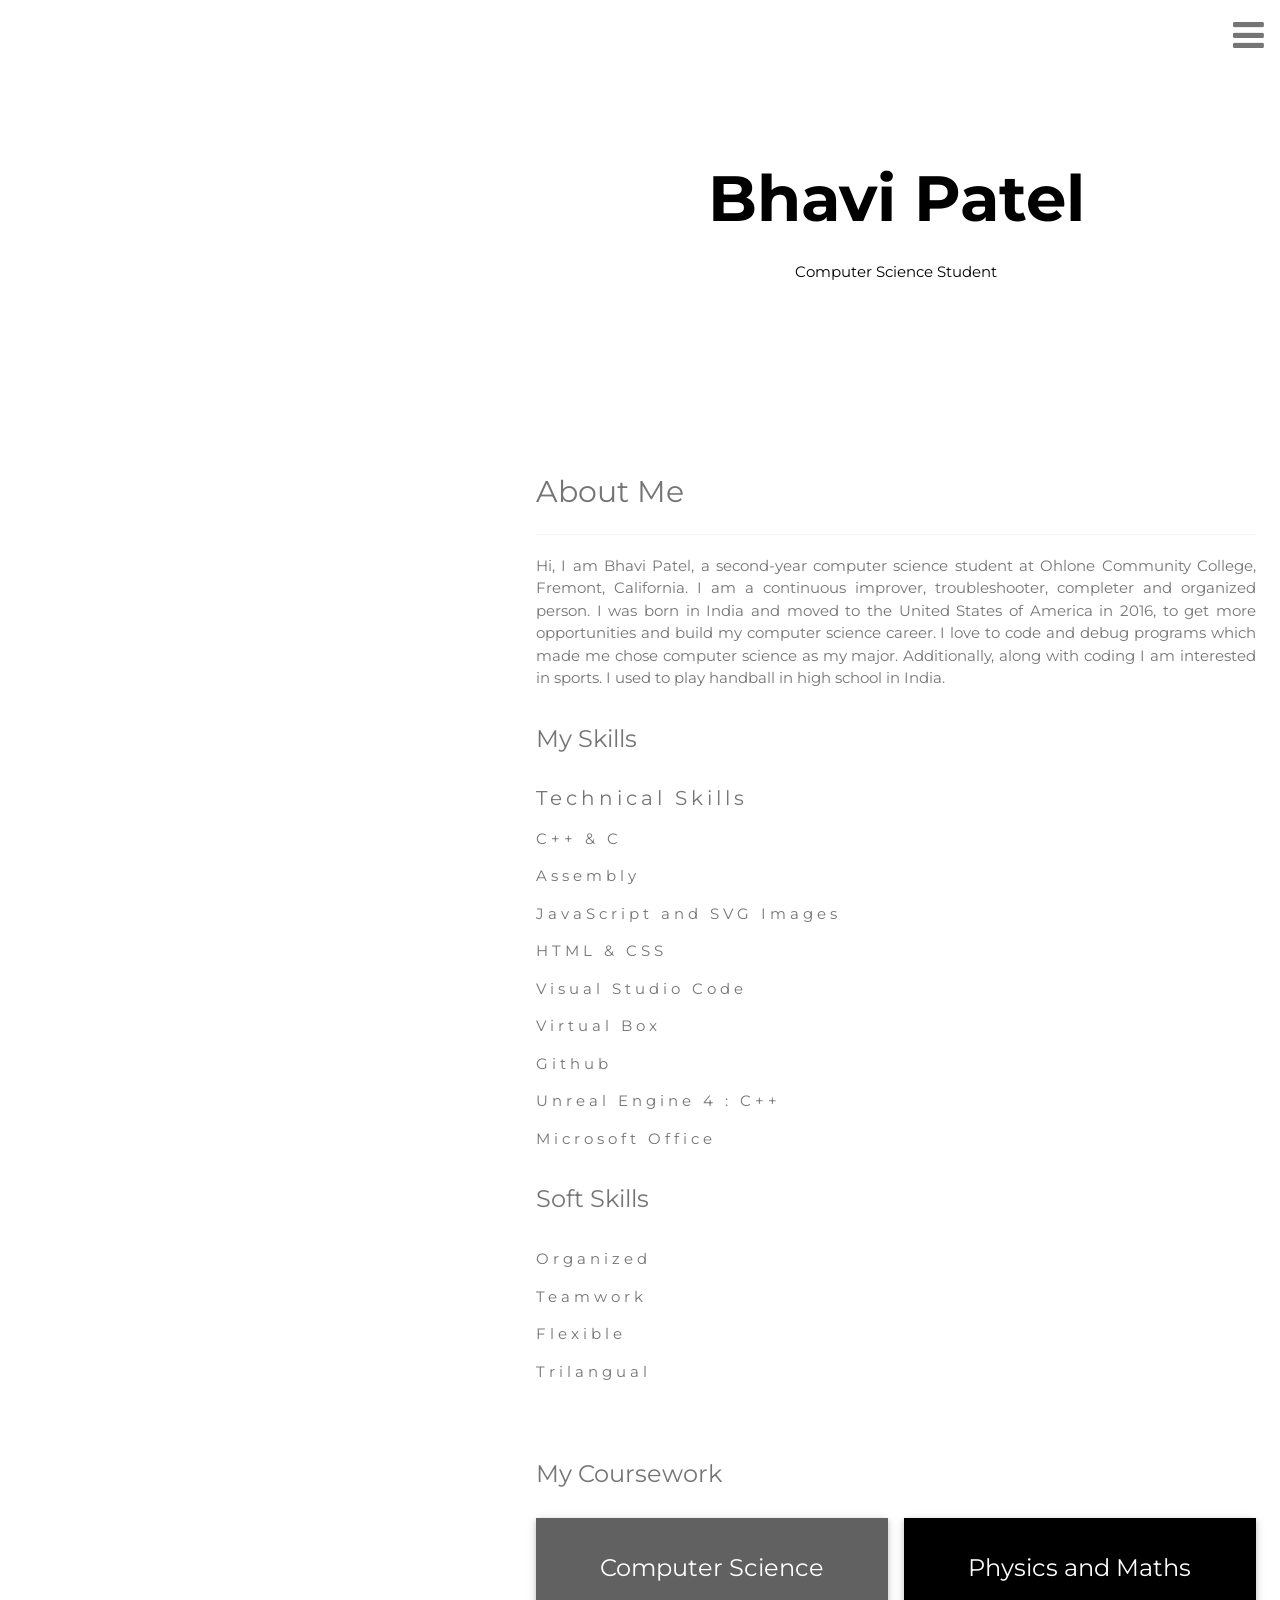
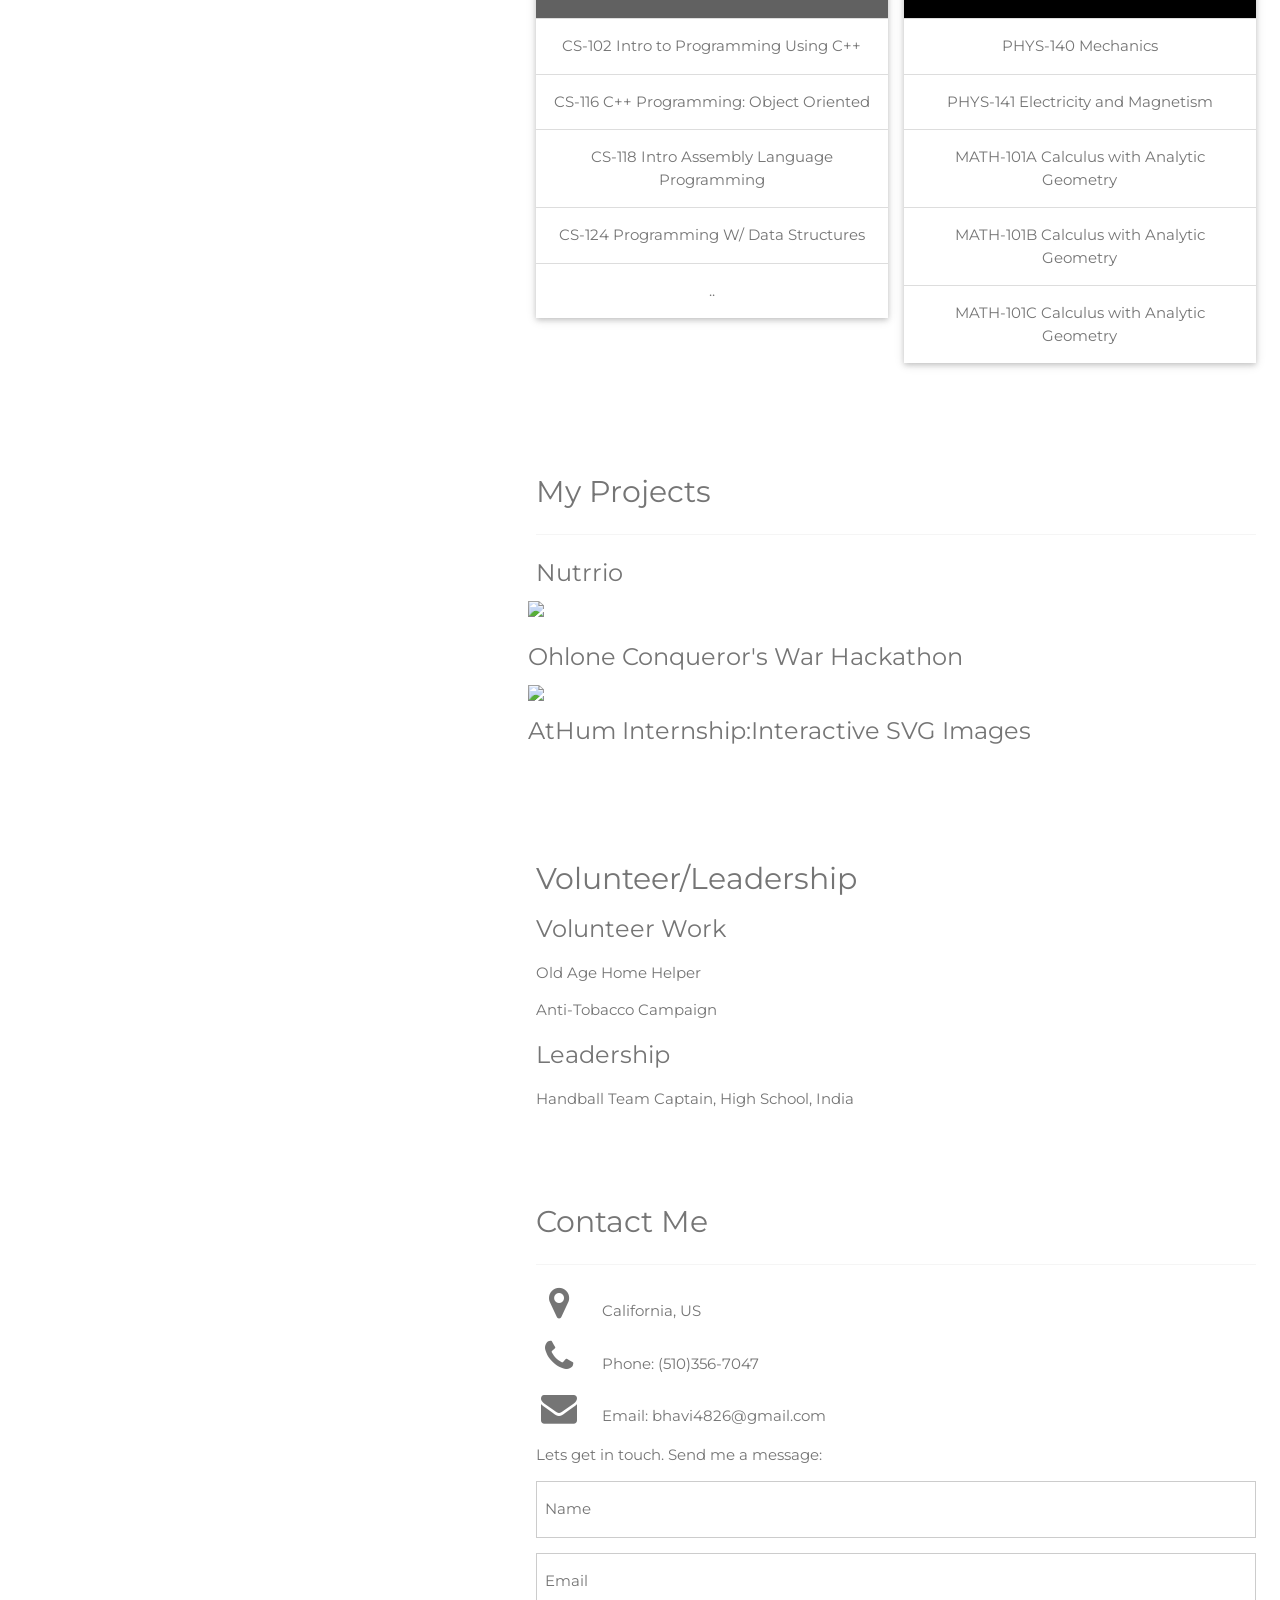
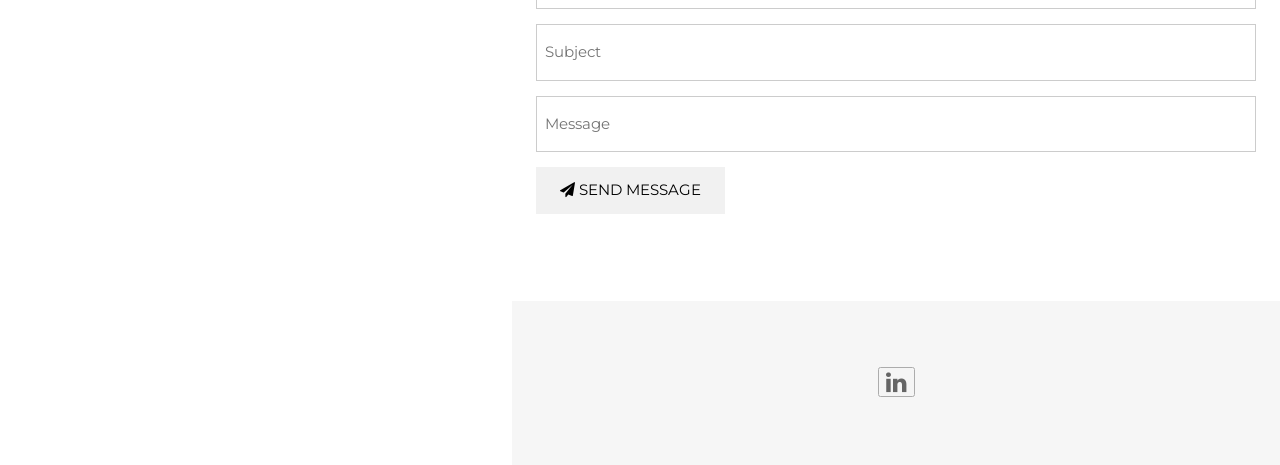
==== index.html @ e96ccf1a "updating the current website" ====
<!DOCTYPE html>
<html>
<title>EPortfolio: Bhavi Patel</title>
<meta charset="UTF-8">
<meta name="viewport" content="width=device-width, initial-scale=1">
<link rel="stylesheet" href="https://www.w3schools.com/w3css/4/w3.css">
<link rel="stylesheet" href="https://fonts.googleapis.com/css?family=Montserrat">
<link rel="stylesheet" href="https://cdnjs.cloudflare.com/ajax/libs/font-awesome/4.7.0/css/font-awesome.min.css">
<style>
body, h1,h2,h3,h4,h5,h6 {font-family: "Montserrat", sans-serif}
.w3-row-padding img {margin-bottom: 12px}
.bgimg {
  background-position: center;
  background-repeat: no-repeat;
  background-size: cover;
  background-image: url("IMG_0271.jpeg");
  min-height: 100%;
}
  .container {
  position: relative;
  width: 60%;

}
   .container1 {
  position: relative;
  width: 100%;     
 
}
  

.image {
  display: block;
  width: 100%;
  height: auto;
}

.overlay {
  position: absolute;
  top: 0;
  bottom: 0;
  left: 0;
  right: 0;
  height: 100%;
  width: 100%;
  opacity: 0;
  transition: .5s ease;
  background-color: #FFFFFF;
}
  .text {
    color: grey;
    position: absolute;
    font-size: 20px;
    font-family: "Montserrat", sans-serif;
      text-align: center;
  }

.container:hover .overlay {
  opacity: 1;
}
  .container1:hover .overlay {
  opacity: 1;
}

  

}
</style>
<body>

<!-- Sidebar with image -->
<nav class="w3-sidebar w3-hide-medium w3-hide-small" style="width:40%">
  <div class="bgimg"></div>
</nav>

<!-- Hidden Sidebar (reveals when clicked on menu icon)-->
<nav class="w3-sidebar w3-black w3-animate-right w3-xxlarge" style="display:none;padding-top:150px;right:0;z-index:2" id="mySidebar">
  <a href="javascript:void(0)" onclick="closeNav()" class="w3-button w3-black w3-xxxlarge w3-display-topright" style="padding:0 12px;">
    <i class="fa fa-remove"></i>
  </a>
  <div class="w3-bar-block w3-center">
    <a href="#" class="w3-bar-item w3-button w3-text-grey w3-hover-black" onclick="closeNav()">Home</a>
    <a href="#about" class="w3-bar-item w3-button w3-text-grey w3-hover-black" onclick="closeNav()">About</a>

    <a href="#course" class="w3-bar-item w3-button w3-text-grey w3-hover-black" onclick="closeNav()">My Coursework</a>
     <a href="#project" class="w3-bar-item w3-button w3-text-grey w3-hover-black" onclick="closeNav()">Projects</a>
    <a href="#volunteer" class="w3-bar-item w3-button w3-text-grey w3-hover-black" onclick="closeNav()">Volunteer/Leadership</a>
    <a href="#contact" class="w3-bar-item w3-button w3-text-grey w3-hover-black" onclick="closeNav()">Contact</a>
  </div>
</nav>

<!-- Page Content -->
<div class="w3-main w3-padding-large" style="margin-left:40%">

  <!-- Menu icon to open sidebar -->
  <span class="w3-button w3-top w3-white w3-xxlarge w3-text-grey w3-hover-text-black" style="width:auto;right:0;" onclick="openNav()"><i class="fa fa-bars"></i></span>

  <!-- Header -->
  <header class="w3-container w3-center" style="padding:128px 16px" id="home">
    <h1 class="w3-jumbo"><b>Bhavi Patel</b></h1>
    <p>Computer Science Student</p>
    <img src="IMG_0271.jpeg" class="w3-image w3-hide-large w3-hide-small w3-round" style="display:block;width:60%;margin:auto;">
    <img src="IMG_0271.jpeg"  class="w3-image w3-hide-large w3-hide-medium w3-round" width="1000" height="1333">
  </header>
  
    <!-- About Section -->
  <div class="w3-content w3-justify w3-text-grey w3-padding-32" id="about">
    <h2>About Me</h2>
    <hr class="w3-opacity">
    <p>Hi, I am Bhavi Patel, a second-year computer science student at Ohlone Community College, Fremont, California. 
      I am a continuous improver, troubleshooter, completer and organized person. 
      I was born in India and moved to the United States of America in 2016, to get more opportunities and build my computer science career. 
      I love to code and debug programs which made me chose computer science as my major. Additionally, along with coding I am interested in sports. 
      I used to play handball in high school in India.
    </p>
    <h3 class="w3-padding-16">My Skills</h3>
    <h4 class="w3-wide">Technical Skills</h4>
    <p class="w3-wide">C++ & C</p>
    <p class="w3-wide">Assembly</p>
    <p class="w3-wide">JavaScript and SVG Images</p>
    <p class="w3-wide">HTML & CSS</p>
    <p class="w3-wide">Visual Studio Code</p>
    <p class="w3-wide">Virtual Box</p>
    <p class="w3-wide">Github</p>
     <p class="w3-wide">Unreal Engine 4 : C++</p>
    <p class="w3-wide">Microsoft Office</p>
    
    <h3 class="w3-padding-16">Soft Skills</h3>
     <p class="w3-wide">Organized</p>
     <p class="w3-wide">Teamwork</p>
     <p class="w3-wide">Flexible</p>
    <p class="w3-wide">Trilangual</p>
    

    <!-- CourseWork -->
    <div class="w3-content w3-justify w3-text-grey w3-padding-32" id="course">
    <h3 class="w3-padding-16">My Coursework</h3>
    <div class="w3-row-padding" style="margin:0 -16px">
      <div class="w3-half w3-margin-bottom">
        <ul class="w3-ul w3-center w3-card w3-hover-shadow">
          <li class="w3-dark-grey w3-xlarge w3-padding-32">Computer Science</li>
          <li class="w3-padding-16">CS-102 Intro to Programming Using C++</li>
          <li class="w3-padding-16">CS-116 C++ Programming: Object Oriented</li>
          <li class="w3-padding-16">CS-118 Intro Assembly Language Programming</li>
          <li class="w3-padding-16">CS-124 Programming W/ Data Structures</li>
          <li class="w3-padding-16">..</li>
          
          
        </ul>
      </div>

      <div class="w3-half">
        <ul class="w3-ul w3-center w3-card w3-hover-shadow">
          <li class="w3-black w3-xlarge w3-padding-32">Physics and Maths</li>
          <li class="w3-padding-16">PHYS-140 Mechanics</li>
          <li class="w3-padding-16">PHYS-141 Electricity and Magnetism</li>
          <li class="w3-padding-16">MATH-101A Calculus with Analytic Geometry</li>
          <li class="w3-padding-16">MATH-101B Calculus with Analytic Geometry</li>
          <li class="w3-padding-16">MATH-101C Calculus with Analytic Geometry</li>
          
        </ul>
      </div>
    <!-- End Grid/Pricing tables -->
    </div>
    </div>
    
  <!-- End About Section -->
  </div>

  <!-- Portfolio Section -->
  <div class="w3-padding-32 w3-content" id="project">
    <h2 class="w3-text-grey">My Projects</h2>
    <hr class="w3-opacity">

    <!-- Grid for photos -->
     <h3 class="w3-text-grey">Nutrrio</h3>
    <div class="w3-row-padding" style="margin:0 -16px"> 
       <div class="container1">
     
   <img  src="Screen Shot 2020-08-04 at 6.40.59 PM.png" style="width:100%">
      <div class="overlay">
        <div class="text">Nutrrio provides three services which includes giving information about essential nutrition, the process of growing vegetables in the gardens or backyards and connects people to nutritionist if they need some help.
          I build with GitHub and GithubPages. I mainly used HTML and CSS.
      </div>
         </div>
      </div>
      <h3 class="w3-text-grey">Ohlone Conqueror's War Hackathon</h3>
     
 <div class="container">
  <img src="https://www.guineapigcagesstore.com/resize/Shared/Images/Product/Standard-Grid/standard-grid.jpg?bw=1000&w=1000&bh=1000&h=1000" class="image" alt"The hackathon was orgainsed by PHI club, Ohlone College. It was my first small hackaton.The players had to write a program for a bot which covers most squares in the given time. During the hackathon, I was taking Intro to C++ class, so I knew the basics of C++ and during that time I wrote a simple code for the bot. 
  I programed the bot to only cover the border of the big square.">
  <div class="overlay">
    <div class="text">The hackathon was orgainsed by PHI club, Ohlone College. It was my first small hackaton. 
      The players had to write a program for a bot which covers most squares in the given time. 
      During the hackathon, I was taking Intro to C++ class, I knew the basics of C++ ,so I wrote a simple code for the bot. 
      I programed the bot to only cover the border of the big square. The bot goes in clockwise direction loop, only turning right when it reaches one of the corners of the square.</div>
  </div>
</div>   
   <h3 class="w3-text-grey">AtHum Internship:Interactive SVG Images</h3>
      <div class="container1">
   <img  src="Screen Shot 2020-07-27 at 11.47.00 AM.png" 
        style="width:100%" alt= "">
        <div class="overlay">
    <div class="text">AtHum is the AI interior designer for real estate. AtHum is adding a new feature to their remote office application. 
      The feature adds interactive actions to the images of properties and floorplans within the project that AtHum deploys to the customers. 
      We were given the responsiblity for deploying this feature in production. The interactive actions include highlighting of selected building section in the image,
      the menu actions and displaying of callout which includes the information of the selected section and opens particular section page of the property when clicked. 
      To start with, we are given a .svg file which include the interactive image generated by Adobe Illustrator. we needed to deliver .json file or JavaScript object 
      notation file which includes all the actions. The file includes three sections: svgActions which are the actions performed when hovered over the image, second 
      is menu in which the menu and submenu options are includes along with the actions that will be performed if one of the options is selected. 
      The last one is the callout section, which is the detail box on the top left corner, 
      displayed when clicked on the image or second level menu options.</div>
  </div>
</div>   
   <!-- End photo grid -->
    </div>
  <!-- End Portfolio Section -->
  </div>
  
  <div class="w3-padding-32 w3-content" id="volunteer">
    <h2 class="w3-text-grey">Volunteer/Leadership</h2>
     <h3 class="w3-text-grey">Volunteer Work</h3>
    <p class="w3-text-grey">Old Age Home Helper</p>
    <p class="w3-text-grey">Anti-Tobacco Campaign</p>
    <h3 class="w3-text-grey">Leadership</h3>
    <p class="w3-text-grey">Handball Team Captain, High School, India</p>
    
  </div>


  <!-- Contact Section -->
  <div class="w3-padding-32 w3-content w3-text-grey" id="contact" style="margin-bottom:64px">
    <h2>Contact Me</h2>
    <hr class="w3-opacity">

    <div class="w3-section">
      <p><i class="fa fa-map-marker fa-fw w3-xxlarge w3-margin-right"></i> California, US</p>
      <p><i class="fa fa-phone fa-fw w3-xxlarge w3-margin-right"></i> Phone: (510)356-7047</p>
      <p><i class="fa fa-envelope fa-fw w3-xxlarge w3-margin-right"> </i> Email: bhavi4826@gmail.com</p>
    </div>
    
   
   
    <p>Lets get in touch. Send me a message:</p>
    <form action="mailto:bhavi4826@gmail.com" method=”POST” enctype=”multipart/form-data” name=”EmailForm”>
      <p><input class="w3-input w3-padding-16 w3-border" type="text" placeholder="Name" required name="Name"></p>
      <p><input class="w3-input w3-padding-16 w3-border" type="text" placeholder="Email" required name="Email"></p>
      <p><input class="w3-input w3-padding-16 w3-border" type="text" placeholder="Subject" required name="Subject"></p>
      <p><input class="w3-input w3-padding-16 w3-border" type="text" placeholder="Message" required name="Message"></p>
      <p>
        <button class="w3-button w3-light-grey w3-padding-large" type="submit">
          <i class="fa fa-paper-plane"></i> SEND MESSAGE
        </button>
      </p>
    </form>
  <!-- End Contact Section -->
  </div>  
  
  <!-- Footer -->
  <footer class="w3-container w3-padding-64 w3-light-grey w3-center w3-opacity w3-xlarge" style="margin:-24px">
     <button class="fa fa-linkedin w3-hover-opacity" type="button" onclick="document.location='https://www.linkedin.com/in/bhavipatel4826/'" >
  <!-- End footer -->
  </footer>
  
<!-- END PAGE CONTENT -->
</div>

<script>
// Open and close sidebar
function openNav() {
  document.getElementById("mySidebar").style.width = "60%";
  document.getElementById("mySidebar").style.display = "block";
}

function closeNav() {
  document.getElementById("mySidebar").style.display = "none";
}
</script>

 
  


</body>
</html>
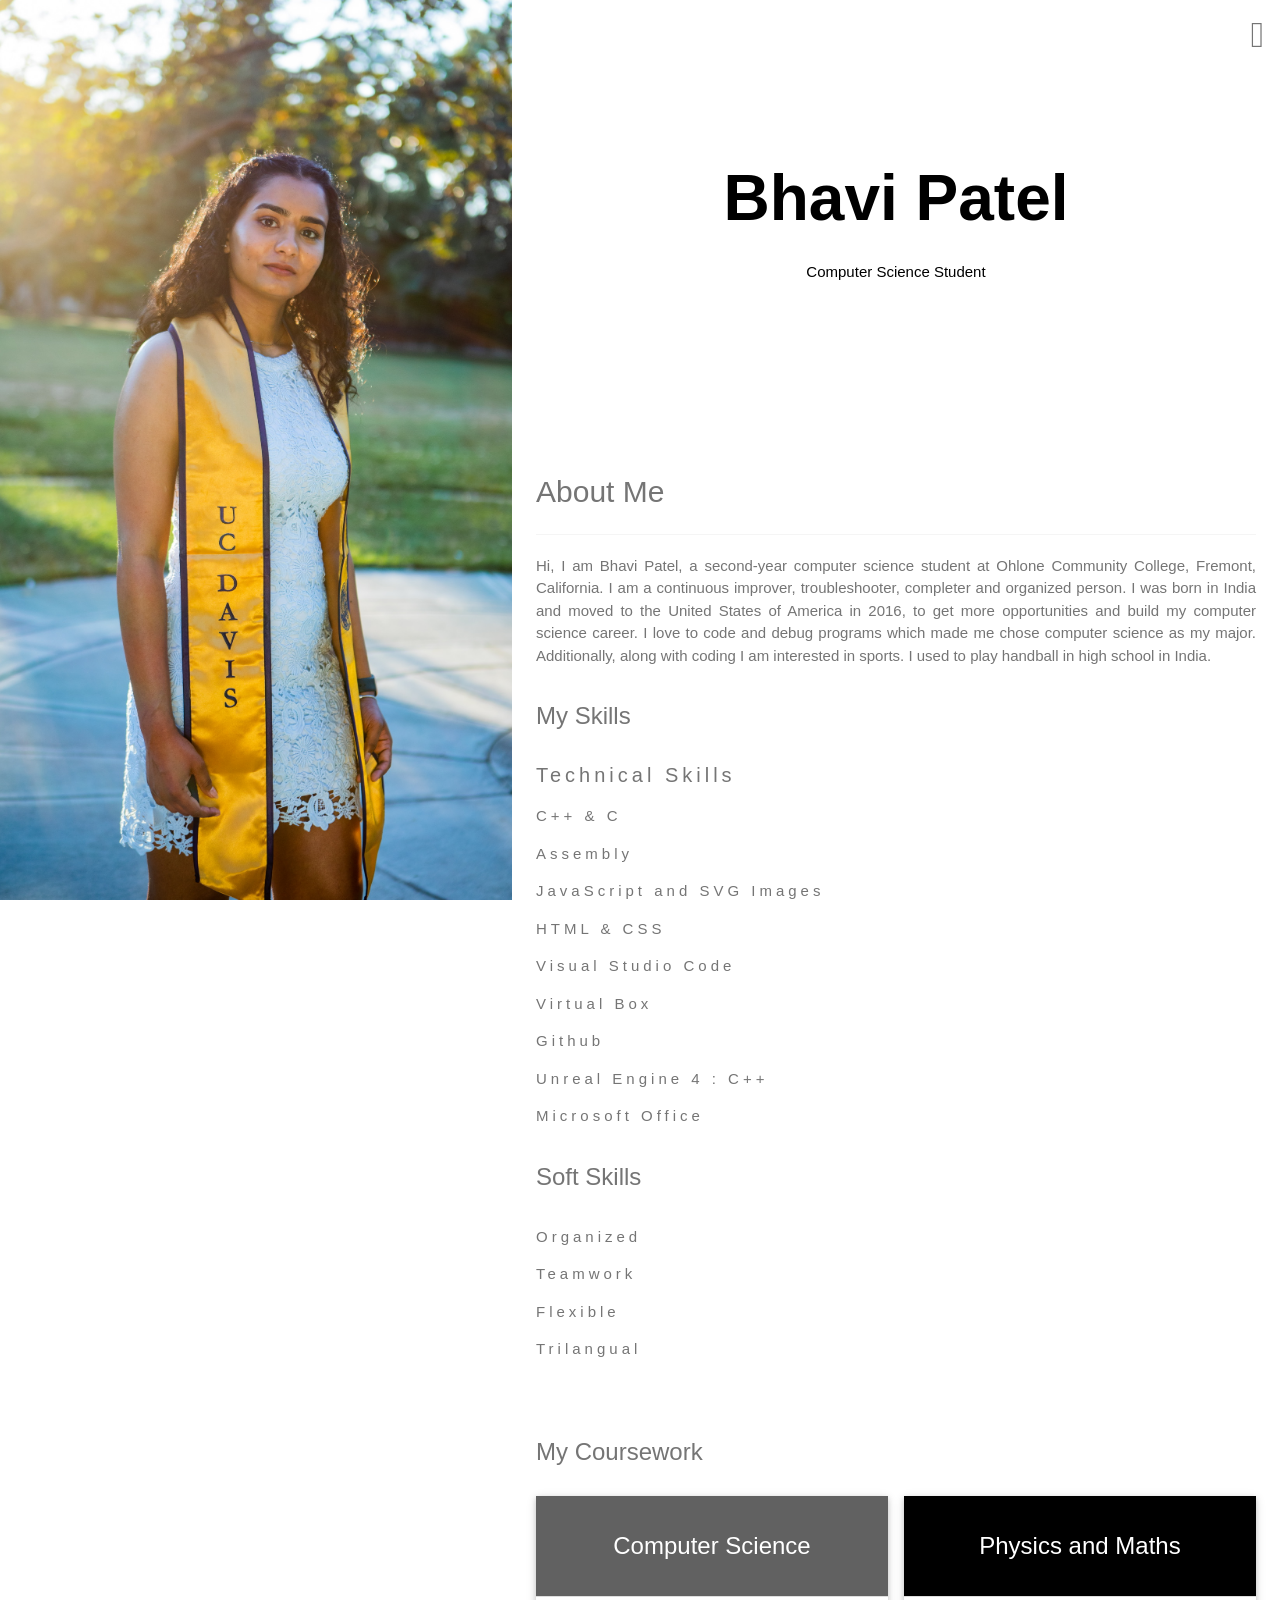
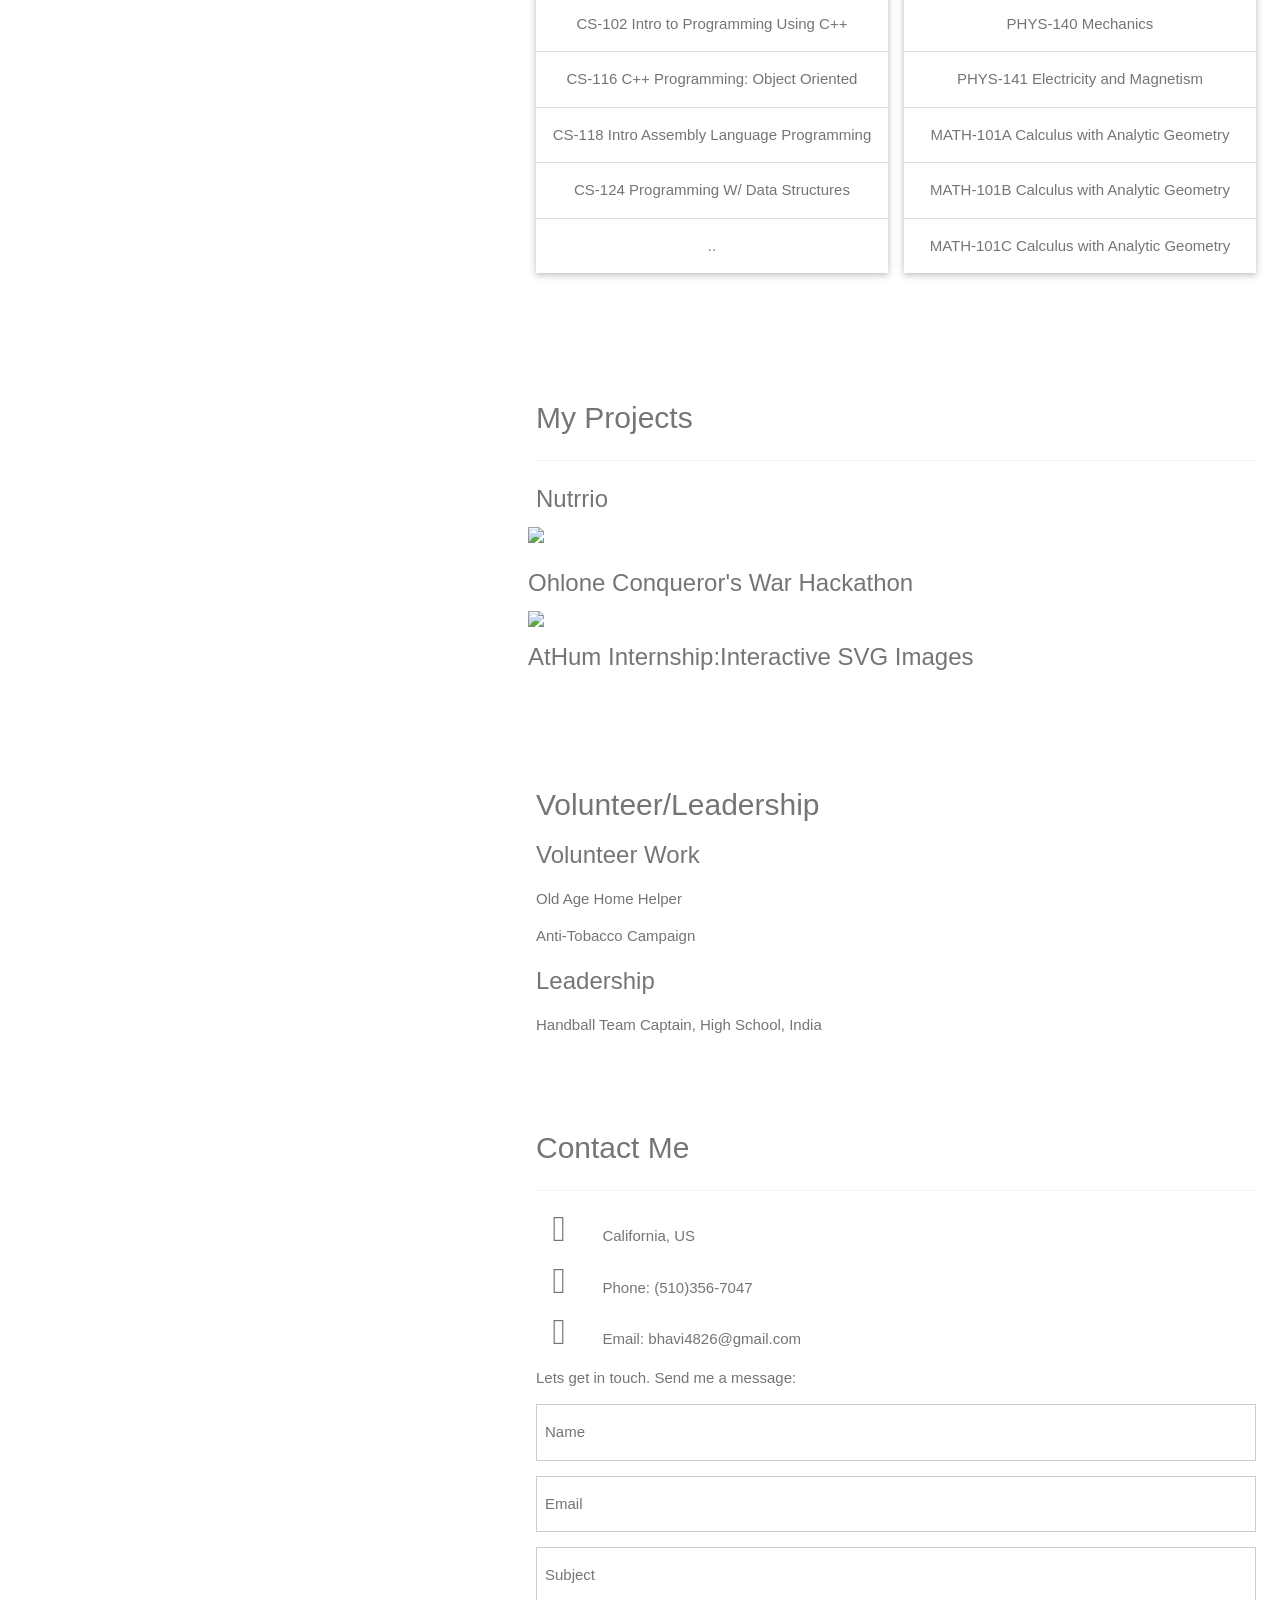
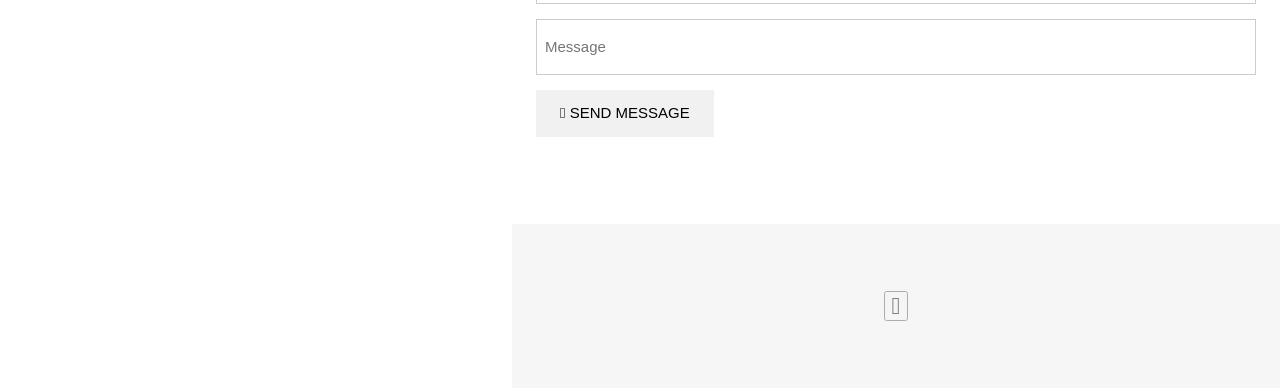
==== commit c2e59148: "updated the sideImage and menu" ====
--- a/index.html
+++ b/index.html
@@ -3,77 +3,18 @@
 <title>EPortfolio: Bhavi Patel</title>
 <meta charset="UTF-8">
 <meta name="viewport" content="width=device-width, initial-scale=1">
-<link rel="stylesheet" href="https://www.w3schools.com/w3css/4/w3.css">
-<link rel="stylesheet" href="https://fonts.googleapis.com/css?family=Montserrat">
-<link rel="stylesheet" href="https://cdnjs.cloudflare.com/ajax/libs/font-awesome/4.7.0/css/font-awesome.min.css">
-<style>
-body, h1,h2,h3,h4,h5,h6 {font-family: "Montserrat", sans-serif}
-.w3-row-padding img {margin-bottom: 12px}
-.bgimg {
-  background-position: center;
-  background-repeat: no-repeat;
-  background-size: cover;
-  background-image: url("IMG_0271.jpeg");
-  min-height: 100%;
-}
-  .container {
-  position: relative;
-  width: 60%;
-
-}
-   .container1 {
-  position: relative;
-  width: 100%;     
- 
-}
-  
-
-.image {
-  display: block;
-  width: 100%;
-  height: auto;
-}
-
-.overlay {
-  position: absolute;
-  top: 0;
-  bottom: 0;
-  left: 0;
-  right: 0;
-  height: 100%;
-  width: 100%;
-  opacity: 0;
-  transition: .5s ease;
-  background-color: #FFFFFF;
-}
-  .text {
-    color: grey;
-    position: absolute;
-    font-size: 20px;
-    font-family: "Montserrat", sans-serif;
-      text-align: center;
-  }
-
-.container:hover .overlay {
-  opacity: 1;
-}
-  .container1:hover .overlay {
-  opacity: 1;
-}
-
-  
-
-}
-</style>
+<link rel="stylesheet" href="style.css">
+
+
 <body>
 
 <!-- Sidebar with image -->
-<nav class="w3-sidebar w3-hide-medium w3-hide-small" style="width:40%">
-  <div class="bgimg"></div>
+<nav id="leftSideBar">
+  <div id="sideImage"></div>
 </nav>
 
 <!-- Hidden Sidebar (reveals when clicked on menu icon)-->
-<nav class="w3-sidebar w3-black w3-animate-right w3-xxlarge" style="display:none;padding-top:150px;right:0;z-index:2" id="mySidebar">
+<nav class="w3-sidebar w3-black w3-animate-right w3-xxlarge" style="display:none;padding-top:150px;right:0;z-index:2" id="rightSideBar">
   <a href="javascript:void(0)" onclick="closeNav()" class="w3-button w3-black w3-xxxlarge w3-display-topright" style="padding:0 12px;">
     <i class="fa fa-remove"></i>
   </a>
@@ -267,12 +208,12 @@
 <script>
 // Open and close sidebar
 function openNav() {
-  document.getElementById("mySidebar").style.width = "60%";
-  document.getElementById("mySidebar").style.display = "block";
+  document.getElementById("rightSideBar").style.width = "60%";
+  document.getElementById("rightSideBar").style.display = "block";
 }
 
 function closeNav() {
-  document.getElementById("mySidebar").style.display = "none";
+  document.getElementById("rightSideBar").style.display = "none";
 }
 </script>
 
--- a/style.css
+++ b/style.css
@@ -0,0 +1,345 @@
+body, h1,h2,h3,h4,h5,h6 {font-family: "Montserrat", sans-serif}
+.w3-row-padding img {margin-bottom: 12px}
+
+/*Side Bar with Image*/
+
+#leftSideBar{
+    height: 100%;
+    width: 40%;
+    background-color: #fff;
+    position: fixed;
+    overflow:auto
+}
+#sideImage {
+  background-position: center;
+  background-repeat: no-repeat;
+  background-size: cover;
+  background-image: url("Images/about_me_pic.jpg");
+  min-height: 100%;
+}
+
+/* Side Bar with Menu*/
+.w3-black,.w3-hover-black:hover{
+    color:#fff;
+    background-color:#000;
+    }
+.w3-sidebar{
+    height:100%;
+    width:200px;
+    background-color:#fff;
+    position:fixed!;
+    z-index:1;
+    overflow:auto}
+
+@media (min-width:993px){   
+    .w3-modal-content{width:900px}
+    .w3-hide-large{display:none!important}
+    .w3-sidebar.w3-collapse{display:block!important}}
+
+@media (max-width:992px){
+    .w3-sidebar.w3-collapse{display:none}
+    .w3-main{
+        margin-left:0;
+        margin-right:0
+    }
+    .w3-auto{max-width:100%}
+}
+
+
+
+.menubar{
+    height:100%;
+    width:200px;
+    background-color:#fff;
+    position:fixed!;
+    z-index:1;
+    overflow:auto}
+
+  .container {
+  position: relative;
+  width: 60%;
+
+}
+   .container1 {
+  position: relative;
+  width: 100%;     
+ 
+}
+
+.image {
+  display: block;
+  width: 100%;
+  height: auto;
+}
+
+.overlay {
+  position: absolute;
+  top: 0;
+  bottom: 0;
+  left: 0;
+  right: 0;
+  height: 100%;
+  width: 100%;
+  opacity: 0;
+  transition: .5s ease;
+  background-color: #FFFFFF;
+}
+  .text {
+    color: grey;
+    position: absolute;
+    font-size: 20px;
+    font-family: "Montserrat", sans-serif;
+      text-align: center;
+  }
+
+.container:hover .overlay {
+  opacity: 1;
+}
+  .container1:hover .overlay {
+  opacity: 1;
+}
+
+
+
+html{
+    box-sizing:border-box;
+    -ms-text-size-adjust:100%;
+    -webkit-text-size-adjust:100%;
+}*,*:before,*:after{box-sizing:inherit}
+
+body{margin:0}
+
+a{background-color:transparent}a:active,a:hover{outline-width:0}
+
+button,input,textarea {font:inherit;margin:0}
+button,input{overflow:visible}
+button{text-transform:none}
+button,[type=button],[type=reset],[type=submit]{-webkit-appearance:button}
+
+button::-moz-focus-inner,[type=button]::-moz-focus-inner,[type=reset]::-moz-focus-inner,[type=submit]::-moz-focus-inner{border-style:none;padding:0}
+
+button:-moz-focusring,[type=button]:-moz-focusring,[type=reset]:-moz-focusring,[type=submit]:-moz-focusring{outline:1px dotted ButtonText}
+fieldset{border:1px solid #c0c0c0;margin:0 2px;padding:.35em .625em .75em}
+legend{color:inherit;display:table;max-width:100%;padding:0;white-space:normal}textarea{overflow:auto}
+[type=checkbox],[type=radio]{padding:0}
+[type=number]::-webkit-inner-spin-button,[type=number]::-webkit-outer-spin-button{height:auto}
+[type=search]{-webkit-appearance:textfield;outline-offset:-2px}
+[type=search]::-webkit-search-decoration{-webkit-appearance:none}
+::-webkit-file-upload-button{-webkit-appearance:button;font:inherit}
+/* End extract */
+html,body{font-family:Verdana,sans-serif;font-size:15px;line-height:1.5}html{overflow-x:hidden}
+h1{font-size:36px}h2{font-size:30px}h3{font-size:24px}h4{font-size:20px}h5{font-size:18px}h6{font-size:16px}
+.w3-serif{font-family:serif}.w3-sans-serif{font-family:sans-serif}.w3-cursive{font-family:cursive}.w3-monospace{font-family:monospace}
+h1,h2,h3,h4,h5,h6{font-family:"Segoe UI",Arial,sans-serif;font-weight:400;margin:10px 0}.w3-wide{letter-spacing:4px}
+hr{border:0;border-top:1px solid #eee;margin:20px 0}
+.w3-image{max-width:100%;height:auto}img{vertical-align:middle}a{color:inherit}
+.w3-table,.w3-table-all{border-collapse:collapse;border-spacing:0;width:100%;display:table}.w3-table-all{border:1px solid #ccc}
+.w3-bordered tr,.w3-table-all tr{border-bottom:1px solid #ddd}.w3-striped tbody tr:nth-child(even){background-color:#f1f1f1}
+.w3-table-all tr:nth-child(odd){background-color:#fff}.w3-table-all tr:nth-child(even){background-color:#f1f1f1}
+.w3-hoverable tbody tr:hover,.w3-ul.w3-hoverable li:hover{background-color:#ccc}.w3-centered tr th,.w3-centered tr td{text-align:center}
+.w3-table td,.w3-table th,.w3-table-all td,.w3-table-all th{padding:8px 8px;display:table-cell;text-align:left;vertical-align:top}
+.w3-table th:first-child,.w3-table td:first-child,.w3-table-all th:first-child,.w3-table-all td:first-child{padding-left:16px}
+.w3-btn,.w3-button{border:none;display:inline-block;padding:8px 16px;vertical-align:middle;overflow:hidden;text-decoration:none;color:inherit;background-color:inherit;text-align:center;cursor:pointer;white-space:nowrap}
+.w3-btn:hover{box-shadow:0 8px 16px 0 rgba(0,0,0,0.2),0 6px 20px 0 rgba(0,0,0,0.19)}
+.w3-btn,.w3-button{-webkit-touch-callout:none;-webkit-user-select:none;-khtml-user-select:none;-moz-user-select:none;-ms-user-select:none;user-select:none}   
+.w3-disabled,.w3-btn:disabled,.w3-button:disabled{cursor:not-allowed;opacity:0.3}.w3-disabled *,:disabled *{pointer-events:none}
+.w3-btn.w3-disabled:hover,.w3-btn:disabled:hover{box-shadow:none}
+.w3-badge,.w3-tag{background-color:#000;color:#fff;display:inline-block;padding-left:8px;padding-right:8px;text-align:center}.w3-badge{border-radius:50%}
+.w3-ul{list-style-type:none;padding:0;margin:0}.w3-ul li{padding:8px 16px;border-bottom:1px solid #ddd}.w3-ul li:last-child{border-bottom:none}
+.w3-tooltip,.w3-display-container{position:relative}.w3-tooltip .w3-text{display:none}.w3-tooltip:hover .w3-text{display:inline-block}
+.w3-ripple:active{opacity:0.5}.w3-ripple{transition:opacity 0s}
+.w3-input{padding:8px;display:block;border:none;border-bottom:1px solid #ccc;width:100%}
+.w3-select{padding:9px 0;width:100%;border:none;border-bottom:1px solid #ccc}
+.w3-dropdown-click,.w3-dropdown-hover{position:relative;display:inline-block;cursor:pointer}
+.w3-dropdown-hover:hover .w3-dropdown-content{display:block}
+.w3-dropdown-hover:first-child,.w3-dropdown-click:hover{background-color:#ccc;color:#000}
+.w3-dropdown-hover:hover > .w3-button:first-child,.w3-dropdown-click:hover > .w3-button:first-child{background-color:#ccc;color:#000}
+.w3-dropdown-content{cursor:auto;color:#000;background-color:#fff;display:none;position:absolute;min-width:160px;margin:0;padding:0;z-index:1}
+.w3-check,.w3-radio{width:24px;height:24px;position:relative;top:6px}
+
+.w3-bar-block .w3-dropdown-hover,.w3-bar-block .w3-dropdown-click{width:100%}
+.w3-bar-block .w3-dropdown-hover .w3-dropdown-content,.w3-bar-block .w3-dropdown-click .w3-dropdown-content{min-width:100%}
+.w3-bar-block .w3-dropdown-hover .w3-button,.w3-bar-block .w3-dropdown-click .w3-button{width:100%;text-align:left;padding:8px 16px}
+.w3-main,#main{transition:margin-left .4s}
+.w3-modal{z-index:3;display:none;padding-top:100px;position:fixed;left:0;top:0;width:100%;height:100%;overflow:auto;background-color:rgb(0,0,0);background-color:rgba(0,0,0,0.4)}
+.w3-modal-content{margin:auto;background-color:#fff;position:relative;padding:0;outline:0;width:600px}
+.w3-bar{width:100%;overflow:hidden}.w3-center .w3-bar{display:inline-block;width:auto}
+.w3-bar .w3-bar-item{padding:8px 16px;float:left;width:auto;border:none;display:block;outline:0}
+.w3-bar .w3-dropdown-hover,.w3-bar .w3-dropdown-click{position:static;float:left}
+.w3-bar .w3-button{white-space:normal}
+.w3-bar-block .w3-bar-item{width:100%;display:block;padding:8px 16px;text-align:left;border:none;white-space:normal;float:none;outline:0}
+.w3-bar-block.w3-center .w3-bar-item{text-align:center}.w3-block{display:block;width:100%}
+.w3-responsive{display:block;overflow-x:auto}
+.w3-container:after,.w3-container:before,.w3-panel:after,.w3-panel:before,.w3-row:after,.w3-row:before,.w3-row-padding:after,.w3-row-padding:before,
+.w3-cell-row:before,.w3-cell-row:after,.w3-clear:after,.w3-clear:before,.w3-bar:before,.w3-bar:after{content:"";display:table;clear:both}
+.w3-col,.w3-half,.w3-third,.w3-twothird,.w3-threequarter,.w3-quarter{float:left;width:100%}
+.w3-col.s1{width:8.33333%}.w3-col.s2{width:16.66666%}.w3-col.s3{width:24.99999%}.w3-col.s4{width:33.33333%}
+.w3-col.s5{width:41.66666%}.w3-col.s6{width:49.99999%}.w3-col.s7{width:58.33333%}.w3-col.s8{width:66.66666%}
+.w3-col.s9{width:74.99999%}.w3-col.s10{width:83.33333%}.w3-col.s11{width:91.66666%}.w3-col.s12{width:99.99999%}
+@media (min-width:601px){.w3-col.m1{width:8.33333%}.w3-col.m2{width:16.66666%}.w3-col.m3,.w3-quarter{width:24.99999%}.w3-col.m4,.w3-third{width:33.33333%}
+.w3-col.m5{width:41.66666%}.w3-col.m6,.w3-half{width:49.99999%}.w3-col.m7{width:58.33333%}.w3-col.m8,.w3-twothird{width:66.66666%}
+.w3-col.m9,.w3-threequarter{width:74.99999%}.w3-col.m10{width:83.33333%}.w3-col.m11{width:91.66666%}.w3-col.m12{width:99.99999%}}
+@media (min-width:993px){.w3-col.l1{width:8.33333%}.w3-col.l2{width:16.66666%}.w3-col.l3{width:24.99999%}.w3-col.l4{width:33.33333%}
+.w3-col.l5{width:41.66666%}.w3-col.l6{width:49.99999%}.w3-col.l7{width:58.33333%}.w3-col.l8{width:66.66666%}
+.w3-col.l9{width:74.99999%}.w3-col.l10{width:83.33333%}.w3-col.l11{width:91.66666%}.w3-col.l12{width:99.99999%}}
+.w3-rest{overflow:hidden}.w3-stretch{margin-left:-16px;margin-right:-16px}
+.w3-content,.w3-auto{margin-left:auto;margin-right:auto}.w3-content{max-width:980px}.w3-auto{max-width:1140px}
+.w3-cell-row{display:table;width:100%}.w3-cell{display:table-cell}
+.w3-cell-top{vertical-align:top}.w3-cell-middle{vertical-align:middle}.w3-cell-bottom{vertical-align:bottom}
+.w3-hide{display:none!important}.w3-show-block,.w3-show{display:block!important}.w3-show-inline-block{display:inline-block!important}
+@media (max-width:1205px){.w3-auto{max-width:95%}}
+@media (max-width:600px){.w3-modal-content{margin:0 10px;width:auto!important}.w3-modal{padding-top:30px}
+.w3-dropdown-hover.w3-mobile .w3-dropdown-content,.w3-dropdown-click.w3-mobile .w3-dropdown-content{position:relative}	
+.w3-hide-small{display:none!important}.w3-mobile{display:block;width:100%!important}.w3-bar-item.w3-mobile,.w3-dropdown-hover.w3-mobile,.w3-dropdown-click.w3-mobile{text-align:center}
+.w3-dropdown-hover.w3-mobile,.w3-dropdown-hover.w3-mobile .w3-btn,.w3-dropdown-hover.w3-mobile .w3-button,.w3-dropdown-click.w3-mobile,.w3-dropdown-click.w3-mobile .w3-btn,.w3-dropdown-click.w3-mobile .w3-button{width:100%}}
+@media (max-width:768px){.w3-modal-content{width:500px}.w3-modal{padding-top:50px}}
+@media (min-width:993px){.w3-modal-content{width:900px}.w3-hide-large{display:none!important}.w3-sidebar.w3-collapse{display:block!important}}
+@media (max-width:992px) and (min-width:601px){.w3-hide-medium{display:none!important}}
+@media (max-width:992px){.w3-sidebar.w3-collapse{display:none}.w3-main{margin-left:0!important;margin-right:0!important}.w3-auto{max-width:100%}}
+.w3-top,.w3-bottom{position:fixed;width:100%;z-index:1}.w3-top{top:0}.w3-bottom{bottom:0}
+.w3-overlay{position:fixed;display:none;width:100%;height:100%;top:0;left:0;right:0;bottom:0;background-color:rgba(0,0,0,0.5);z-index:2}
+.w3-display-topleft{position:absolute;left:0;top:0}.w3-display-topright{position:absolute;right:0;top:0}
+.w3-display-bottomleft{position:absolute;left:0;bottom:0}.w3-display-bottomright{position:absolute;right:0;bottom:0}
+.w3-display-middle{position:absolute;top:50%;left:50%;transform:translate(-50%,-50%);-ms-transform:translate(-50%,-50%)}
+.w3-display-left{position:absolute;top:50%;left:0%;transform:translate(0%,-50%);-ms-transform:translate(-0%,-50%)}
+.w3-display-right{position:absolute;top:50%;right:0%;transform:translate(0%,-50%);-ms-transform:translate(0%,-50%)}
+.w3-display-topmiddle{position:absolute;left:50%;top:0;transform:translate(-50%,0%);-ms-transform:translate(-50%,0%)}
+.w3-display-bottommiddle{position:absolute;left:50%;bottom:0;transform:translate(-50%,0%);-ms-transform:translate(-50%,0%)}
+.w3-display-container:hover .w3-display-hover{display:block}.w3-display-container:hover span.w3-display-hover{display:inline-block}.w3-display-hover{display:none}
+.w3-display-position{position:absolute}
+.w3-circle{border-radius:50%}
+.w3-round-small{border-radius:2px}.w3-round,.w3-round-medium{border-radius:4px}.w3-round-large{border-radius:8px}.w3-round-xlarge{border-radius:16px}.w3-round-xxlarge{border-radius:32px}
+.w3-row-padding,.w3-row-padding>.w3-half,.w3-row-padding>.w3-third,.w3-row-padding>.w3-twothird,.w3-row-padding>.w3-threequarter,.w3-row-padding>.w3-quarter,.w3-row-padding>.w3-col{padding:0 8px}
+.w3-container,.w3-panel{padding:0.01em 16px}.w3-panel{margin-top:16px;margin-bottom:16px}
+.w3-code,.w3-codespan{font-family:Consolas,"courier new";font-size:16px}
+.w3-code{width:auto;background-color:#fff;padding:8px 12px;border-left:4px solid #4CAF50;word-wrap:break-word}
+.w3-codespan{color:crimson;background-color:#f1f1f1;padding-left:4px;padding-right:4px;font-size:110%}
+.w3-card,.w3-card-2{box-shadow:0 2px 5px 0 rgba(0,0,0,0.16),0 2px 10px 0 rgba(0,0,0,0.12)}
+.w3-card-4,.w3-hover-shadow:hover{box-shadow:0 4px 10px 0 rgba(0,0,0,0.2),0 4px 20px 0 rgba(0,0,0,0.19)}
+.w3-spin{animation:w3-spin 2s infinite linear}@keyframes w3-spin{0%{transform:rotate(0deg)}100%{transform:rotate(359deg)}}
+.w3-animate-fading{animation:fading 10s infinite}@keyframes fading{0%{opacity:0}50%{opacity:1}100%{opacity:0}}
+.w3-animate-opacity{animation:opac 0.8s}@keyframes opac{from{opacity:0} to{opacity:1}}
+.w3-animate-top{position:relative;animation:animatetop 0.4s}@keyframes animatetop{from{top:-300px;opacity:0} to{top:0;opacity:1}}
+.w3-animate-left{position:relative;animation:animateleft 0.4s}@keyframes animateleft{from{left:-300px;opacity:0} to{left:0;opacity:1}}
+.w3-animate-right{position:relative;animation:animateright 0.4s}@keyframes animateright{from{right:-300px;opacity:0} to{right:0;opacity:1}}
+.w3-animate-bottom{position:relative;animation:animatebottom 0.4s}@keyframes animatebottom{from{bottom:-300px;opacity:0} to{bottom:0;opacity:1}}
+.w3-animate-zoom {animation:animatezoom 0.6s}@keyframes animatezoom{from{transform:scale(0)} to{transform:scale(1)}}
+.w3-animate-input{transition:width 0.4s ease-in-out}.w3-animate-input:focus{width:100%!important}
+.w3-opacity,.w3-hover-opacity:hover{opacity:0.60}.w3-opacity-off,.w3-hover-opacity-off:hover{opacity:1}
+.w3-opacity-max{opacity:0.25}.w3-opacity-min{opacity:0.75}
+.w3-greyscale-max,.w3-grayscale-max,.w3-hover-greyscale:hover,.w3-hover-grayscale:hover{filter:grayscale(100%)}
+.w3-greyscale,.w3-grayscale{filter:grayscale(75%)}.w3-greyscale-min,.w3-grayscale-min{filter:grayscale(50%)}
+.w3-sepia{filter:sepia(75%)}.w3-sepia-max,.w3-hover-sepia:hover{filter:sepia(100%)}.w3-sepia-min{filter:sepia(50%)}
+.w3-tiny{font-size:10px!important}.w3-small{font-size:12px!important}.w3-medium{font-size:15px!important}.w3-large{font-size:18px!important}
+.w3-xlarge{font-size:24px!important}.w3-xxlarge{font-size:36px!important}.w3-xxxlarge{font-size:48px!important}.w3-jumbo{font-size:64px!important}
+.w3-left-align{text-align:left!important}.w3-right-align{text-align:right!important}.w3-justify{text-align:justify!important}.w3-center{text-align:center!important}
+.w3-border-0{border:0!important}.w3-border{border:1px solid #ccc!important}
+.w3-border-top{border-top:1px solid #ccc!important}.w3-border-bottom{border-bottom:1px solid #ccc!important}
+.w3-border-left{border-left:1px solid #ccc!important}.w3-border-right{border-right:1px solid #ccc!important}
+.w3-topbar{border-top:6px solid #ccc!important}.w3-bottombar{border-bottom:6px solid #ccc!important}
+.w3-leftbar{border-left:6px solid #ccc!important}.w3-rightbar{border-right:6px solid #ccc!important}
+.w3-section,.w3-code{margin-top:16px!important;margin-bottom:16px!important}
+.w3-margin{margin:16px!important}.w3-margin-top{margin-top:16px!important}.w3-margin-bottom{margin-bottom:16px!important}
+.w3-margin-left{margin-left:16px!important}.w3-margin-right{margin-right:16px!important}
+.w3-padding-small{padding:4px 8px!important}.w3-padding{padding:8px 16px!important}.w3-padding-large{padding:12px 24px!important}
+.w3-padding-16{padding-top:16px!important;padding-bottom:16px!important}.w3-padding-24{padding-top:24px!important;padding-bottom:24px!important}
+.w3-padding-32{padding-top:32px!important;padding-bottom:32px!important}.w3-padding-48{padding-top:48px!important;padding-bottom:48px!important}
+.w3-padding-64{padding-top:64px!important;padding-bottom:64px!important}
+.w3-padding-top-64{padding-top:64px!important}.w3-padding-top-48{padding-top:48px!important}
+.w3-padding-top-32{padding-top:32px!important}.w3-padding-top-24{padding-top:24px!important}
+.w3-left{float:left!important}.w3-right{float:right!important}
+.w3-button:hover{color:#000!important;background-color:#ccc!important}
+.w3-transparent,.w3-hover-none:hover{background-color:transparent!important}
+.w3-hover-none:hover{box-shadow:none!important}
+/* Colors */
+.w3-amber,.w3-hover-amber:hover{color:#000!important;background-color:#ffc107!important}
+.w3-aqua,.w3-hover-aqua:hover{color:#000!important;background-color:#00ffff!important}
+.w3-blue,.w3-hover-blue:hover{color:#fff!important;background-color:#2196F3!important}
+.w3-light-blue,.w3-hover-light-blue:hover{color:#000!important;background-color:#87CEEB!important}
+.w3-brown,.w3-hover-brown:hover{color:#fff!important;background-color:#795548!important}
+.w3-cyan,.w3-hover-cyan:hover{color:#000!important;background-color:#00bcd4!important}
+.w3-blue-grey,.w3-hover-blue-grey:hover,.w3-blue-gray,.w3-hover-blue-gray:hover{color:#fff!important;background-color:#607d8b!important}
+.w3-green,.w3-hover-green:hover{color:#fff!important;background-color:#4CAF50!important}
+.w3-light-green,.w3-hover-light-green:hover{color:#000!important;background-color:#8bc34a!important}
+.w3-indigo,.w3-hover-indigo:hover{color:#fff!important;background-color:#3f51b5!important}
+.w3-khaki,.w3-hover-khaki:hover{color:#000!important;background-color:#f0e68c!important}
+.w3-lime,.w3-hover-lime:hover{color:#000!important;background-color:#cddc39!important}
+.w3-orange,.w3-hover-orange:hover{color:#000!important;background-color:#ff9800!important}
+.w3-deep-orange,.w3-hover-deep-orange:hover{color:#fff!important;background-color:#ff5722!important}
+.w3-pink,.w3-hover-pink:hover{color:#fff!important;background-color:#e91e63!important}
+.w3-purple,.w3-hover-purple:hover{color:#fff!important;background-color:#9c27b0!important}
+.w3-deep-purple,.w3-hover-deep-purple:hover{color:#fff!important;background-color:#673ab7!important}
+.w3-red,.w3-hover-red:hover{color:#fff!important;background-color:#f44336!important}
+.w3-sand,.w3-hover-sand:hover{color:#000!important;background-color:#fdf5e6!important}
+.w3-teal,.w3-hover-teal:hover{color:#fff!important;background-color:#009688!important}
+.w3-yellow,.w3-hover-yellow:hover{color:#000!important;background-color:#ffeb3b!important}
+.w3-white,.w3-hover-white:hover{color:#000!important;background-color:#fff!important}
+.w3-black,.w3-hover-black:hover{color:#fff!important;background-color:#000!important}
+.w3-grey,.w3-hover-grey:hover,.w3-gray,.w3-hover-gray:hover{color:#000!important;background-color:#9e9e9e!important}
+.w3-light-grey,.w3-hover-light-grey:hover,.w3-light-gray,.w3-hover-light-gray:hover{color:#000!important;background-color:#f1f1f1!important}
+.w3-dark-grey,.w3-hover-dark-grey:hover,.w3-dark-gray,.w3-hover-dark-gray:hover{color:#fff!important;background-color:#616161!important}
+.w3-pale-red,.w3-hover-pale-red:hover{color:#000!important;background-color:#ffdddd!important}
+.w3-pale-green,.w3-hover-pale-green:hover{color:#000!important;background-color:#ddffdd!important}
+.w3-pale-yellow,.w3-hover-pale-yellow:hover{color:#000!important;background-color:#ffffcc!important}
+.w3-pale-blue,.w3-hover-pale-blue:hover{color:#000!important;background-color:#ddffff!important}
+.w3-text-amber,.w3-hover-text-amber:hover{color:#ffc107!important}
+.w3-text-aqua,.w3-hover-text-aqua:hover{color:#00ffff!important}
+.w3-text-blue,.w3-hover-text-blue:hover{color:#2196F3!important}
+.w3-text-light-blue,.w3-hover-text-light-blue:hover{color:#87CEEB!important}
+.w3-text-brown,.w3-hover-text-brown:hover{color:#795548!important}
+.w3-text-cyan,.w3-hover-text-cyan:hover{color:#00bcd4!important}
+.w3-text-blue-grey,.w3-hover-text-blue-grey:hover,.w3-text-blue-gray,.w3-hover-text-blue-gray:hover{color:#607d8b!important}
+.w3-text-green,.w3-hover-text-green:hover{color:#4CAF50!important}
+.w3-text-light-green,.w3-hover-text-light-green:hover{color:#8bc34a!important}
+.w3-text-indigo,.w3-hover-text-indigo:hover{color:#3f51b5!important}
+.w3-text-khaki,.w3-hover-text-khaki:hover{color:#b4aa50!important}
+.w3-text-lime,.w3-hover-text-lime:hover{color:#cddc39!important}
+.w3-text-orange,.w3-hover-text-orange:hover{color:#ff9800!important}
+.w3-text-deep-orange,.w3-hover-text-deep-orange:hover{color:#ff5722!important}
+.w3-text-pink,.w3-hover-text-pink:hover{color:#e91e63!important}
+.w3-text-purple,.w3-hover-text-purple:hover{color:#9c27b0!important}
+.w3-text-deep-purple,.w3-hover-text-deep-purple:hover{color:#673ab7!important}
+.w3-text-red,.w3-hover-text-red:hover{color:#f44336!important}
+.w3-text-sand,.w3-hover-text-sand:hover{color:#fdf5e6!important}
+.w3-text-teal,.w3-hover-text-teal:hover{color:#009688!important}
+.w3-text-yellow,.w3-hover-text-yellow:hover{color:#d2be0e!important}
+.w3-text-white,.w3-hover-text-white:hover{color:#fff!important}
+.w3-text-black,.w3-hover-text-black:hover{color:#000!important}
+.w3-text-grey,.w3-hover-text-grey:hover,.w3-text-gray,.w3-hover-text-gray:hover{color:#757575!important}
+.w3-text-light-grey,.w3-hover-text-light-grey:hover,.w3-text-light-gray,.w3-hover-text-light-gray:hover{color:#f1f1f1!important}
+.w3-text-dark-grey,.w3-hover-text-dark-grey:hover,.w3-text-dark-gray,.w3-hover-text-dark-gray:hover{color:#3a3a3a!important}
+.w3-border-amber,.w3-hover-border-amber:hover{border-color:#ffc107!important}
+.w3-border-aqua,.w3-hover-border-aqua:hover{border-color:#00ffff!important}
+.w3-border-blue,.w3-hover-border-blue:hover{border-color:#2196F3!important}
+.w3-border-light-blue,.w3-hover-border-light-blue:hover{border-color:#87CEEB!important}
+.w3-border-brown,.w3-hover-border-brown:hover{border-color:#795548!important}
+.w3-border-cyan,.w3-hover-border-cyan:hover{border-color:#00bcd4!important}
+.w3-border-blue-grey,.w3-hover-border-blue-grey:hover,.w3-border-blue-gray,.w3-hover-border-blue-gray:hover{border-color:#607d8b!important}
+.w3-border-green,.w3-hover-border-green:hover{border-color:#4CAF50!important}
+.w3-border-light-green,.w3-hover-border-light-green:hover{border-color:#8bc34a!important}
+.w3-border-indigo,.w3-hover-border-indigo:hover{border-color:#3f51b5!important}
+.w3-border-khaki,.w3-hover-border-khaki:hover{border-color:#f0e68c!important}
+.w3-border-lime,.w3-hover-border-lime:hover{border-color:#cddc39!important}
+.w3-border-orange,.w3-hover-border-orange:hover{border-color:#ff9800!important}
+.w3-border-deep-orange,.w3-hover-border-deep-orange:hover{border-color:#ff5722!important}
+.w3-border-pink,.w3-hover-border-pink:hover{border-color:#e91e63!important}
+.w3-border-purple,.w3-hover-border-purple:hover{border-color:#9c27b0!important}
+.w3-border-deep-purple,.w3-hover-border-deep-purple:hover{border-color:#673ab7!important}
+.w3-border-red,.w3-hover-border-red:hover{border-color:#f44336!important}
+.w3-border-sand,.w3-hover-border-sand:hover{border-color:#fdf5e6!important}
+.w3-border-teal,.w3-hover-border-teal:hover{border-color:#009688!important}
+.w3-border-yellow,.w3-hover-border-yellow:hover{border-color:#ffeb3b!important}
+.w3-border-white,.w3-hover-border-white:hover{border-color:#fff!important}
+.w3-border-black,.w3-hover-border-black:hover{border-color:#000!important}
+.w3-border-grey,.w3-hover-border-grey:hover,.w3-border-gray,.w3-hover-border-gray:hover{border-color:#9e9e9e!important}
+.w3-border-light-grey,.w3-hover-border-light-grey:hover,.w3-border-light-gray,.w3-hover-border-light-gray:hover{border-color:#f1f1f1!important}
+.w3-border-dark-grey,.w3-hover-border-dark-grey:hover,.w3-border-dark-gray,.w3-hover-border-dark-gray:hover{border-color:#616161!important}
+.w3-border-pale-red,.w3-hover-border-pale-red:hover{border-color:#ffe7e7!important}.w3-border-pale-green,.w3-hover-border-pale-green:hover{border-color:#e7ffe7!important}
+.w3-border-pale-yellow,.w3-hover-border-pale-yellow:hover{border-color:#ffffcc!important}.w3-border-pale-blue,.w3-hover-border-pale-blue:hover{border-color:#e7ffff!important}
+
+
+
+font-face{
+    font-family:'FontAwesome';
+    src:url('../fonts/fontawesome-webfont.eot?v=4.7.0');
+    src:url('../fonts/fontawesome-webfont.eot?#iefix&v=4.7.0') format('embedded-opentype'),url('../fonts/fontawesome-webfont.woff2?v=4.7.0') format('woff2'),url('../fonts/fontawesome-webfont.woff?v=4.7.0') format('woff'),url('../fonts/fontawesome-webfont.ttf?v=4.7.0') format('truetype'),url('../fonts/fontawesome-webfont.svg?v=4.7.0#fontawesomeregular') format('svg');font-weight:normal;font-style:normal}.fa{display:inline-block;font:normal normal normal 14px/1 FontAwesome;font-size:inherit;text-rendering:auto;-webkit-font-smoothing:antialiased;-moz-osx-font-smoothing:grayscale}.fa-lg{font-size:1.33333333em;line-height:.75em;vertical-align:-15%}.fa-2x{font-size:2em}.fa-3x{font-size:3em}.fa-4x{font-size:4em}.fa-5x{font-size:5em}.fa-fw{width:1.28571429em;text-align:center}.fa-ul{padding-left:0;margin-left:2.14285714em;list-style-type:none}.fa-ul>li{position:relative}.fa-li{position:absolute;left:-2.14285714em;width:2.14285714em;top:.14285714em;text-align:center}.fa-li.fa-lg{left:-1.85714286em}.fa-border{padding:.2em .25em .15em;border:solid .08em #eee;border-radius:.1em}.fa-pull-left{float:left}.fa-pull-right{float:right}.fa.fa-pull-left{margin-right:.3em}.fa.fa-pull-right{margin-left:.3em}.pull-right{float:right}.pull-left{float:left}.fa.pull-left{margin-right:.3em}.fa.pull-right{margin-left:.3em}.fa-spin{-webkit-animation:fa-spin 2s infinite linear;animation:fa-spin 2s infinite linear}.fa-pulse{-webkit-animation:fa-spin 1s infinite steps(8);animation:fa-spin 1s infinite steps(8)}@-webkit-keyframes fa-spin{0%{-webkit-transform:rotate(0deg);transform:rotate(0deg)}100%{-webkit-transform:rotate(359deg);transform:rotate(359deg)}}@keyframes fa-spin{0%{-webkit-transform:rotate(0deg);transform:rotate(0deg)}100%{-webkit-transform:rotate(359deg);transform:rotate(359deg)}}.fa-rotate-90{-ms-filter:"progid:DXImageTransform.Microsoft.BasicImage(rotation=1)";-webkit-transform:rotate(90deg);-ms-transform:rotate(90deg);transform:rotate(90deg)}.fa-rotate-180{-ms-filter:"progid:DXImageTransform.Microsoft.BasicImage(rotation=2)";-webkit-transform:rotate(180deg);-ms-transform:rotate(180deg);transform:rotate(180deg)}.fa-rotate-270{-ms-filter:"progid:DXImageTransform.Microsoft.BasicImage(rotation=3)";-webkit-transform:rotate(270deg);-ms-transform:rotate(270deg);transform:rotate(270deg)}.fa-flip-horizontal{-ms-filter:"progid:DXImageTransform.Microsoft.BasicImage(rotation=0, mirror=1)";-webkit-transform:scale(-1, 1);-ms-transform:scale(-1, 1);transform:scale(-1, 1)}.fa-flip-vertical{-ms-filter:"progid:DXImageTransform.Microsoft.BasicImage(rotation=2, mirror=1)";-webkit-transform:scale(1, -1);-ms-transform:scale(1, -1);transform:scale(1, -1)}:root .fa-rotate-90,:root .fa-rotate-180,:root .fa-rotate-270,:root .fa-flip-horizontal,:root .fa-flip-vertical{filter:none}.fa-stack{position:relative;display:inline-block;width:2em;height:2em;line-height:2em;vertical-align:middle}.fa-stack-1x,.fa-stack-2x{position:absolute;left:0;width:100%;text-align:center}.fa-stack-1x{line-height:inherit}.fa-stack-2x{font-size:2em}.fa-inverse{color:#fff}.fa-glass:before{content:"\f000"}.fa-music:before{content:"\f001"}.fa-search:before{content:"\f002"}.fa-envelope-o:before{content:"\f003"}.fa-heart:before{content:"\f004"}.fa-star:before{content:"\f005"}.fa-star-o:before{content:"\f006"}.fa-user:before{content:"\f007"}.fa-film:before{content:"\f008"}.fa-th-large:before{content:"\f009"}.fa-th:before{content:"\f00a"}.fa-th-list:before{content:"\f00b"}.fa-check:before{content:"\f00c"}.fa-remove:before,.fa-close:before,.fa-times:before{content:"\f00d"}.fa-search-plus:before{content:"\f00e"}.fa-search-minus:before{content:"\f010"}.fa-power-off:before{content:"\f011"}.fa-signal:before{content:"\f012"}.fa-gear:before,.fa-cog:before{content:"\f013"}.fa-trash-o:before{content:"\f014"}.fa-home:before{content:"\f015"}.fa-file-o:before{content:"\f016"}.fa-clock-o:before{content:"\f017"}.fa-road:before{content:"\f018"}.fa-download:before{content:"\f019"}.fa-arrow-circle-o-down:before{content:"\f01a"}.fa-arrow-circle-o-up:before{content:"\f01b"}.fa-inbox:before{content:"\f01c"}.fa-play-circle-o:before{content:"\f01d"}.fa-rotate-right:before,.fa-repeat:before{content:"\f01e"}.fa-refresh:before{content:"\f021"}.fa-list-alt:before{content:"\f022"}.fa-lock:before{content:"\f023"}.fa-flag:before{content:"\f024"}.fa-headphones:before{content:"\f025"}.fa-volume-off:before{content:"\f026"}.fa-volume-down:before{content:"\f027"}.fa-volume-up:before{content:"\f028"}.fa-qrcode:before{content:"\f029"}.fa-barcode:before{content:"\f02a"}.fa-tag:before{content:"\f02b"}.fa-tags:before{content:"\f02c"}.fa-book:before{content:"\f02d"}.fa-bookmark:before{content:"\f02e"}.fa-print:before{content:"\f02f"}.fa-camera:before{content:"\f030"}.fa-font:before{content:"\f031"}.fa-bold:before{content:"\f032"}.fa-italic:before{content:"\f033"}.fa-text-height:before{content:"\f034"}.fa-text-width:before{content:"\f035"}.fa-align-left:before{content:"\f036"}.fa-align-center:before{content:"\f037"}.fa-align-right:before{content:"\f038"}.fa-align-justify:before{content:"\f039"}.fa-list:before{content:"\f03a"}.fa-dedent:before,.fa-outdent:before{content:"\f03b"}.fa-indent:before{content:"\f03c"}.fa-video-camera:before{content:"\f03d"}.fa-photo:before,.fa-image:before,.fa-picture-o:before{content:"\f03e"}.fa-pencil:before{content:"\f040"}.fa-map-marker:before{content:"\f041"}.fa-adjust:before{content:"\f042"}.fa-tint:before{content:"\f043"}.fa-edit:before,.fa-pencil-square-o:before{content:"\f044"}.fa-share-square-o:before{content:"\f045"}.fa-check-square-o:before{content:"\f046"}.fa-arrows:before{content:"\f047"}.fa-step-backward:before{content:"\f048"}.fa-fast-backward:before{content:"\f049"}.fa-backward:before{content:"\f04a"}.fa-play:before{content:"\f04b"}.fa-pause:before{content:"\f04c"}.fa-stop:before{content:"\f04d"}.fa-forward:before{content:"\f04e"}.fa-fast-forward:before{content:"\f050"}.fa-step-forward:before{content:"\f051"}.fa-eject:before{content:"\f052"}.fa-chevron-left:before{content:"\f053"}.fa-chevron-right:before{content:"\f054"}.fa-plus-circle:before{content:"\f055"}.fa-minus-circle:before{content:"\f056"}.fa-times-circle:before{content:"\f057"}.fa-check-circle:before{content:"\f058"}.fa-question-circle:before{content:"\f059"}.fa-info-circle:before{content:"\f05a"}.fa-crosshairs:before{content:"\f05b"}.fa-times-circle-o:before{content:"\f05c"}.fa-check-circle-o:before{content:"\f05d"}.fa-ban:before{content:"\f05e"}.fa-arrow-left:before{content:"\f060"}.fa-arrow-right:before{content:"\f061"}.fa-arrow-up:before{content:"\f062"}.fa-arrow-down:before{content:"\f063"}.fa-mail-forward:before,.fa-share:before{content:"\f064"}.fa-expand:before{content:"\f065"}.fa-compress:before{content:"\f066"}.fa-plus:before{content:"\f067"}.fa-minus:before{content:"\f068"}.fa-asterisk:before{content:"\f069"}.fa-exclamation-circle:before{content:"\f06a"}.fa-gift:before{content:"\f06b"}.fa-leaf:before{content:"\f06c"}.fa-fire:before{content:"\f06d"}.fa-eye:before{content:"\f06e"}.fa-eye-slash:before{content:"\f070"}.fa-warning:before,.fa-exclamation-triangle:before{content:"\f071"}.fa-plane:before{content:"\f072"}.fa-calendar:before{content:"\f073"}.fa-random:before{content:"\f074"}.fa-comment:before{content:"\f075"}.fa-magnet:before{content:"\f076"}.fa-chevron-up:before{content:"\f077"}.fa-chevron-down:before{content:"\f078"}.fa-retweet:before{content:"\f079"}.fa-shopping-cart:before{content:"\f07a"}.fa-folder:before{content:"\f07b"}.fa-folder-open:before{content:"\f07c"}.fa-arrows-v:before{content:"\f07d"}.fa-arrows-h:before{content:"\f07e"}.fa-bar-chart-o:before,.fa-bar-chart:before{content:"\f080"}.fa-twitter-square:before{content:"\f081"}.fa-facebook-square:before{content:"\f082"}.fa-camera-retro:before{content:"\f083"}.fa-key:before{content:"\f084"}.fa-gears:before,.fa-cogs:before{content:"\f085"}.fa-comments:before{content:"\f086"}.fa-thumbs-o-up:before{content:"\f087"}.fa-thumbs-o-down:before{content:"\f088"}.fa-star-half:before{content:"\f089"}.fa-heart-o:before{content:"\f08a"}.fa-sign-out:before{content:"\f08b"}.fa-linkedin-square:before{content:"\f08c"}.fa-thumb-tack:before{content:"\f08d"}.fa-external-link:before{content:"\f08e"}.fa-sign-in:before{content:"\f090"}.fa-trophy:before{content:"\f091"}.fa-github-square:before{content:"\f092"}.fa-upload:before{content:"\f093"}.fa-lemon-o:before{content:"\f094"}.fa-phone:before{content:"\f095"}.fa-square-o:before{content:"\f096"}.fa-bookmark-o:before{content:"\f097"}.fa-phone-square:before{content:"\f098"}.fa-twitter:before{content:"\f099"}.fa-facebook-f:before,.fa-facebook:before{content:"\f09a"}.fa-github:before{content:"\f09b"}.fa-unlock:before{content:"\f09c"}.fa-credit-card:before{content:"\f09d"}.fa-feed:before,.fa-rss:before{content:"\f09e"}.fa-hdd-o:before{content:"\f0a0"}.fa-bullhorn:before{content:"\f0a1"}.fa-bell:before{content:"\f0f3"}.fa-certificate:before{content:"\f0a3"}.fa-hand-o-right:before{content:"\f0a4"}.fa-hand-o-left:before{content:"\f0a5"}.fa-hand-o-up:before{content:"\f0a6"}.fa-hand-o-down:before{content:"\f0a7"}.fa-arrow-circle-left:before{content:"\f0a8"}.fa-arrow-circle-right:before{content:"\f0a9"}.fa-arrow-circle-up:before{content:"\f0aa"}.fa-arrow-circle-down:before{content:"\f0ab"}.fa-globe:before{content:"\f0ac"}.fa-wrench:before{content:"\f0ad"}.fa-tasks:before{content:"\f0ae"}.fa-filter:before{content:"\f0b0"}.fa-briefcase:before{content:"\f0b1"}.fa-arrows-alt:before{content:"\f0b2"}.fa-group:before,.fa-users:before{content:"\f0c0"}.fa-chain:before,.fa-link:before{content:"\f0c1"}.fa-cloud:before{content:"\f0c2"}.fa-flask:before{content:"\f0c3"}.fa-cut:before,.fa-scissors:before{content:"\f0c4"}.fa-copy:before,.fa-files-o:before{content:"\f0c5"}.fa-paperclip:before{content:"\f0c6"}.fa-save:before,.fa-floppy-o:before{content:"\f0c7"}.fa-square:before{content:"\f0c8"}.fa-navicon:before,.fa-reorder:before,.fa-bars:before{content:"\f0c9"}.fa-list-ul:before{content:"\f0ca"}.fa-list-ol:before{content:"\f0cb"}.fa-strikethrough:before{content:"\f0cc"}.fa-underline:before{content:"\f0cd"}.fa-table:before{content:"\f0ce"}.fa-magic:before{content:"\f0d0"}.fa-truck:before{content:"\f0d1"}.fa-pinterest:before{content:"\f0d2"}.fa-pinterest-square:before{content:"\f0d3"}.fa-google-plus-square:before{content:"\f0d4"}.fa-google-plus:before{content:"\f0d5"}.fa-money:before{content:"\f0d6"}.fa-caret-down:before{content:"\f0d7"}.fa-caret-up:before{content:"\f0d8"}.fa-caret-left:before{content:"\f0d9"}.fa-caret-right:before{content:"\f0da"}.fa-columns:before{content:"\f0db"}.fa-unsorted:before,.fa-sort:before{content:"\f0dc"}.fa-sort-down:before,.fa-sort-desc:before{content:"\f0dd"}.fa-sort-up:before,.fa-sort-asc:before{content:"\f0de"}.fa-envelope:before{content:"\f0e0"}.fa-linkedin:before{content:"\f0e1"}.fa-rotate-left:before,.fa-undo:before{content:"\f0e2"}.fa-legal:before,.fa-gavel:before{content:"\f0e3"}.fa-dashboard:before,.fa-tachometer:before{content:"\f0e4"}.fa-comment-o:before{content:"\f0e5"}.fa-comments-o:before{content:"\f0e6"}.fa-flash:before,.fa-bolt:before{content:"\f0e7"}.fa-sitemap:before{content:"\f0e8"}.fa-umbrella:before{content:"\f0e9"}.fa-paste:before,.fa-clipboard:before{content:"\f0ea"}.fa-lightbulb-o:before{content:"\f0eb"}.fa-exchange:before{content:"\f0ec"}.fa-cloud-download:before{content:"\f0ed"}.fa-cloud-upload:before{content:"\f0ee"}.fa-user-md:before{content:"\f0f0"}.fa-stethoscope:before{content:"\f0f1"}.fa-suitcase:before{content:"\f0f2"}.fa-bell-o:before{content:"\f0a2"}.fa-coffee:before{content:"\f0f4"}.fa-cutlery:before{content:"\f0f5"}.fa-file-text-o:before{content:"\f0f6"}.fa-building-o:before{content:"\f0f7"}.fa-hospital-o:before{content:"\f0f8"}.fa-ambulance:before{content:"\f0f9"}.fa-medkit:before{content:"\f0fa"}.fa-fighter-jet:before{content:"\f0fb"}.fa-beer:before{content:"\f0fc"}.fa-h-square:before{content:"\f0fd"}.fa-plus-square:before{content:"\f0fe"}.fa-angle-double-left:before{content:"\f100"}.fa-angle-double-right:before{content:"\f101"}.fa-angle-double-up:before{content:"\f102"}.fa-angle-double-down:before{content:"\f103"}.fa-angle-left:before{content:"\f104"}.fa-angle-right:before{content:"\f105"}.fa-angle-up:before{content:"\f106"}.fa-angle-down:before{content:"\f107"}.fa-desktop:before{content:"\f108"}.fa-laptop:before{content:"\f109"}.fa-tablet:before{content:"\f10a"}.fa-mobile-phone:before,.fa-mobile:before{content:"\f10b"}.fa-circle-o:before{content:"\f10c"}.fa-quote-left:before{content:"\f10d"}.fa-quote-right:before{content:"\f10e"}.fa-spinner:before{content:"\f110"}.fa-circle:before{content:"\f111"}.fa-mail-reply:before,.fa-reply:before{content:"\f112"}.fa-github-alt:before{content:"\f113"}.fa-folder-o:before{content:"\f114"}.fa-folder-open-o:before{content:"\f115"}.fa-smile-o:before{content:"\f118"}.fa-frown-o:before{content:"\f119"}.fa-meh-o:before{content:"\f11a"}.fa-gamepad:before{content:"\f11b"}.fa-keyboard-o:before{content:"\f11c"}.fa-flag-o:before{content:"\f11d"}.fa-flag-checkered:before{content:"\f11e"}.fa-terminal:before{content:"\f120"}.fa-code:before{content:"\f121"}.fa-mail-reply-all:before,.fa-reply-all:before{content:"\f122"}.fa-star-half-empty:before,.fa-star-half-full:before,.fa-star-half-o:before{content:"\f123"}.fa-location-arrow:before{content:"\f124"}.fa-crop:before{content:"\f125"}.fa-code-fork:before{content:"\f126"}.fa-unlink:before,.fa-chain-broken:before{content:"\f127"}.fa-question:before{content:"\f128"}.fa-info:before{content:"\f129"}.fa-exclamation:before{content:"\f12a"}.fa-superscript:before{content:"\f12b"}.fa-subscript:before{content:"\f12c"}.fa-eraser:before{content:"\f12d"}.fa-puzzle-piece:before{content:"\f12e"}.fa-microphone:before{content:"\f130"}.fa-microphone-slash:before{content:"\f131"}.fa-shield:before{content:"\f132"}.fa-calendar-o:before{content:"\f133"}.fa-fire-extinguisher:before{content:"\f134"}.fa-rocket:before{content:"\f135"}.fa-maxcdn:before{content:"\f136"}.fa-chevron-circle-left:before{content:"\f137"}.fa-chevron-circle-right:before{content:"\f138"}.fa-chevron-circle-up:before{content:"\f139"}.fa-chevron-circle-down:before{content:"\f13a"}.fa-html5:before{content:"\f13b"}.fa-css3:before{content:"\f13c"}.fa-anchor:before{content:"\f13d"}.fa-unlock-alt:before{content:"\f13e"}.fa-bullseye:before{content:"\f140"}.fa-ellipsis-h:before{content:"\f141"}.fa-ellipsis-v:before{content:"\f142"}.fa-rss-square:before{content:"\f143"}.fa-play-circle:before{content:"\f144"}.fa-ticket:before{content:"\f145"}.fa-minus-square:before{content:"\f146"}.fa-minus-square-o:before{content:"\f147"}.fa-level-up:before{content:"\f148"}.fa-level-down:before{content:"\f149"}.fa-check-square:before{content:"\f14a"}.fa-pencil-square:before{content:"\f14b"}.fa-external-link-square:before{content:"\f14c"}.fa-share-square:before{content:"\f14d"}.fa-compass:before{content:"\f14e"}.fa-toggle-down:before,.fa-caret-square-o-down:before{content:"\f150"}.fa-toggle-up:before,.fa-caret-square-o-up:before{content:"\f151"}.fa-toggle-right:before,.fa-caret-square-o-right:before{content:"\f152"}.fa-euro:before,.fa-eur:before{content:"\f153"}.fa-gbp:before{content:"\f154"}.fa-dollar:before,.fa-usd:before{content:"\f155"}.fa-rupee:before,.fa-inr:before{content:"\f156"}.fa-cny:before,.fa-rmb:before,.fa-yen:before,.fa-jpy:before{content:"\f157"}.fa-ruble:before,.fa-rouble:before,.fa-rub:before{content:"\f158"}.fa-won:before,.fa-krw:before{content:"\f159"}.fa-bitcoin:before,.fa-btc:before{content:"\f15a"}.fa-file:before{content:"\f15b"}.fa-file-text:before{content:"\f15c"}.fa-sort-alpha-asc:before{content:"\f15d"}.fa-sort-alpha-desc:before{content:"\f15e"}.fa-sort-amount-asc:before{content:"\f160"}.fa-sort-amount-desc:before{content:"\f161"}.fa-sort-numeric-asc:before{content:"\f162"}.fa-sort-numeric-desc:before{content:"\f163"}.fa-thumbs-up:before{content:"\f164"}.fa-thumbs-down:before{content:"\f165"}.fa-youtube-square:before{content:"\f166"}.fa-youtube:before{content:"\f167"}.fa-xing:before{content:"\f168"}.fa-xing-square:before{content:"\f169"}.fa-youtube-play:before{content:"\f16a"}.fa-dropbox:before{content:"\f16b"}.fa-stack-overflow:before{content:"\f16c"}.fa-instagram:before{content:"\f16d"}.fa-flickr:before{content:"\f16e"}.fa-adn:before{content:"\f170"}.fa-bitbucket:before{content:"\f171"}.fa-bitbucket-square:before{content:"\f172"}.fa-tumblr:before{content:"\f173"}.fa-tumblr-square:before{content:"\f174"}.fa-long-arrow-down:before{content:"\f175"}.fa-long-arrow-up:before{content:"\f176"}.fa-long-arrow-left:before{content:"\f177"}.fa-long-arrow-right:before{content:"\f178"}.fa-apple:before{content:"\f179"}.fa-windows:before{content:"\f17a"}.fa-android:before{content:"\f17b"}.fa-linux:before{content:"\f17c"}.fa-dribbble:before{content:"\f17d"}.fa-skype:before{content:"\f17e"}.fa-foursquare:before{content:"\f180"}.fa-trello:before{content:"\f181"}.fa-female:before{content:"\f182"}.fa-male:before{content:"\f183"}.fa-gittip:before,.fa-gratipay:before{content:"\f184"}.fa-sun-o:before{content:"\f185"}.fa-moon-o:before{content:"\f186"}.fa-archive:before{content:"\f187"}.fa-bug:before{content:"\f188"}.fa-vk:before{content:"\f189"}.fa-weibo:before{content:"\f18a"}.fa-renren:before{content:"\f18b"}.fa-pagelines:before{content:"\f18c"}.fa-stack-exchange:before{content:"\f18d"}.fa-arrow-circle-o-right:before{content:"\f18e"}.fa-arrow-circle-o-left:before{content:"\f190"}.fa-toggle-left:before,.fa-caret-square-o-left:before{content:"\f191"}.fa-dot-circle-o:before{content:"\f192"}.fa-wheelchair:before{content:"\f193"}.fa-vimeo-square:before{content:"\f194"}.fa-turkish-lira:before,.fa-try:before{content:"\f195"}.fa-plus-square-o:before{content:"\f196"}.fa-space-shuttle:before{content:"\f197"}.fa-slack:before{content:"\f198"}.fa-envelope-square:before{content:"\f199"}.fa-wordpress:before{content:"\f19a"}.fa-openid:before{content:"\f19b"}.fa-institution:before,.fa-bank:before,.fa-university:before{content:"\f19c"}.fa-mortar-board:before,.fa-graduation-cap:before{content:"\f19d"}.fa-yahoo:before{content:"\f19e"}.fa-google:before{content:"\f1a0"}.fa-reddit:before{content:"\f1a1"}.fa-reddit-square:before{content:"\f1a2"}.fa-stumbleupon-circle:before{content:"\f1a3"}.fa-stumbleupon:before{content:"\f1a4"}.fa-delicious:before{content:"\f1a5"}.fa-digg:before{content:"\f1a6"}.fa-pied-piper-pp:before{content:"\f1a7"}.fa-pied-piper-alt:before{content:"\f1a8"}.fa-drupal:before{content:"\f1a9"}.fa-joomla:before{content:"\f1aa"}.fa-language:before{content:"\f1ab"}.fa-fax:before{content:"\f1ac"}.fa-building:before{content:"\f1ad"}.fa-child:before{content:"\f1ae"}.fa-paw:before{content:"\f1b0"}.fa-spoon:before{content:"\f1b1"}.fa-cube:before{content:"\f1b2"}.fa-cubes:before{content:"\f1b3"}.fa-behance:before{content:"\f1b4"}.fa-behance-square:before{content:"\f1b5"}.fa-steam:before{content:"\f1b6"}.fa-steam-square:before{content:"\f1b7"}.fa-recycle:before{content:"\f1b8"}.fa-automobile:before,.fa-car:before{content:"\f1b9"}.fa-cab:before,.fa-taxi:before{content:"\f1ba"}.fa-tree:before{content:"\f1bb"}.fa-spotify:before{content:"\f1bc"}.fa-deviantart:before{content:"\f1bd"}.fa-soundcloud:before{content:"\f1be"}.fa-database:before{content:"\f1c0"}.fa-file-pdf-o:before{content:"\f1c1"}.fa-file-word-o:before{content:"\f1c2"}.fa-file-excel-o:before{content:"\f1c3"}.fa-file-powerpoint-o:before{content:"\f1c4"}.fa-file-photo-o:before,.fa-file-picture-o:before,.fa-file-image-o:before{content:"\f1c5"}.fa-file-zip-o:before,.fa-file-archive-o:before{content:"\f1c6"}.fa-file-sound-o:before,.fa-file-audio-o:before{content:"\f1c7"}.fa-file-movie-o:before,.fa-file-video-o:before{content:"\f1c8"}.fa-file-code-o:before{content:"\f1c9"}.fa-vine:before{content:"\f1ca"}.fa-codepen:before{content:"\f1cb"}.fa-jsfiddle:before{content:"\f1cc"}.fa-life-bouy:before,.fa-life-buoy:before,.fa-life-saver:before,.fa-support:before,.fa-life-ring:before{content:"\f1cd"}.fa-circle-o-notch:before{content:"\f1ce"}.fa-ra:before,.fa-resistance:before,.fa-rebel:before{content:"\f1d0"}.fa-ge:before,.fa-empire:before{content:"\f1d1"}.fa-git-square:before{content:"\f1d2"}.fa-git:before{content:"\f1d3"}.fa-y-combinator-square:before,.fa-yc-square:before,.fa-hacker-news:before{content:"\f1d4"}.fa-tencent-weibo:before{content:"\f1d5"}.fa-qq:before{content:"\f1d6"}.fa-wechat:before,.fa-weixin:before{content:"\f1d7"}.fa-send:before,.fa-paper-plane:before{content:"\f1d8"}.fa-send-o:before,.fa-paper-plane-o:before{content:"\f1d9"}.fa-history:before{content:"\f1da"}.fa-circle-thin:before{content:"\f1db"}.fa-header:before{content:"\f1dc"}.fa-paragraph:before{content:"\f1dd"}.fa-sliders:before{content:"\f1de"}.fa-share-alt:before{content:"\f1e0"}.fa-share-alt-square:before{content:"\f1e1"}.fa-bomb:before{content:"\f1e2"}.fa-soccer-ball-o:before,.fa-futbol-o:before{content:"\f1e3"}.fa-tty:before{content:"\f1e4"}.fa-binoculars:before{content:"\f1e5"}.fa-plug:before{content:"\f1e6"}.fa-slideshare:before{content:"\f1e7"}.fa-twitch:before{content:"\f1e8"}.fa-yelp:before{content:"\f1e9"}.fa-newspaper-o:before{content:"\f1ea"}.fa-wifi:before{content:"\f1eb"}.fa-calculator:before{content:"\f1ec"}.fa-paypal:before{content:"\f1ed"}.fa-google-wallet:before{content:"\f1ee"}.fa-cc-visa:before{content:"\f1f0"}.fa-cc-mastercard:before{content:"\f1f1"}.fa-cc-discover:before{content:"\f1f2"}.fa-cc-amex:before{content:"\f1f3"}.fa-cc-paypal:before{content:"\f1f4"}.fa-cc-stripe:before{content:"\f1f5"}.fa-bell-slash:before{content:"\f1f6"}.fa-bell-slash-o:before{content:"\f1f7"}.fa-trash:before{content:"\f1f8"}.fa-copyright:before{content:"\f1f9"}.fa-at:before{content:"\f1fa"}.fa-eyedropper:before{content:"\f1fb"}.fa-paint-brush:before{content:"\f1fc"}.fa-birthday-cake:before{content:"\f1fd"}.fa-area-chart:before{content:"\f1fe"}.fa-pie-chart:before{content:"\f200"}.fa-line-chart:before{content:"\f201"}.fa-lastfm:before{content:"\f202"}.fa-lastfm-square:before{content:"\f203"}.fa-toggle-off:before{content:"\f204"}.fa-toggle-on:before{content:"\f205"}.fa-bicycle:before{content:"\f206"}.fa-bus:before{content:"\f207"}.fa-ioxhost:before{content:"\f208"}.fa-angellist:before{content:"\f209"}.fa-cc:before{content:"\f20a"}.fa-shekel:before,.fa-sheqel:before,.fa-ils:before{content:"\f20b"}.fa-meanpath:before{content:"\f20c"}.fa-buysellads:before{content:"\f20d"}.fa-connectdevelop:before{content:"\f20e"}.fa-dashcube:before{content:"\f210"}.fa-forumbee:before{content:"\f211"}.fa-leanpub:before{content:"\f212"}.fa-sellsy:before{content:"\f213"}.fa-shirtsinbulk:before{content:"\f214"}.fa-simplybuilt:before{content:"\f215"}.fa-skyatlas:before{content:"\f216"}.fa-cart-plus:before{content:"\f217"}.fa-cart-arrow-down:before{content:"\f218"}.fa-diamond:before{content:"\f219"}.fa-ship:before{content:"\f21a"}.fa-user-secret:before{content:"\f21b"}.fa-motorcycle:before{content:"\f21c"}.fa-street-view:before{content:"\f21d"}.fa-heartbeat:before{content:"\f21e"}.fa-venus:before{content:"\f221"}.fa-mars:before{content:"\f222"}.fa-mercury:before{content:"\f223"}.fa-intersex:before,.fa-transgender:before{content:"\f224"}.fa-transgender-alt:before{content:"\f225"}.fa-venus-double:before{content:"\f226"}.fa-mars-double:before{content:"\f227"}.fa-venus-mars:before{content:"\f228"}.fa-mars-stroke:before{content:"\f229"}.fa-mars-stroke-v:before{content:"\f22a"}.fa-mars-stroke-h:before{content:"\f22b"}.fa-neuter:before{content:"\f22c"}.fa-genderless:before{content:"\f22d"}.fa-facebook-official:before{content:"\f230"}.fa-pinterest-p:before{content:"\f231"}.fa-whatsapp:before{content:"\f232"}.fa-server:before{content:"\f233"}.fa-user-plus:before{content:"\f234"}.fa-user-times:before{content:"\f235"}.fa-hotel:before,.fa-bed:before{content:"\f236"}.fa-viacoin:before{content:"\f237"}.fa-train:before{content:"\f238"}.fa-subway:before{content:"\f239"}.fa-medium:before{content:"\f23a"}.fa-yc:before,.fa-y-combinator:before{content:"\f23b"}.fa-optin-monster:before{content:"\f23c"}.fa-opencart:before{content:"\f23d"}.fa-expeditedssl:before{content:"\f23e"}.fa-battery-4:before,.fa-battery:before,.fa-battery-full:before{content:"\f240"}.fa-battery-3:before,.fa-battery-three-quarters:before{content:"\f241"}.fa-battery-2:before,.fa-battery-half:before{content:"\f242"}.fa-battery-1:before,.fa-battery-quarter:before{content:"\f243"}.fa-battery-0:before,.fa-battery-empty:before{content:"\f244"}.fa-mouse-pointer:before{content:"\f245"}.fa-i-cursor:before{content:"\f246"}.fa-object-group:before{content:"\f247"}.fa-object-ungroup:before{content:"\f248"}.fa-sticky-note:before{content:"\f249"}.fa-sticky-note-o:before{content:"\f24a"}.fa-cc-jcb:before{content:"\f24b"}.fa-cc-diners-club:before{content:"\f24c"}.fa-clone:before{content:"\f24d"}.fa-balance-scale:before{content:"\f24e"}.fa-hourglass-o:before{content:"\f250"}.fa-hourglass-1:before,.fa-hourglass-start:before{content:"\f251"}.fa-hourglass-2:before,.fa-hourglass-half:before{content:"\f252"}.fa-hourglass-3:before,.fa-hourglass-end:before{content:"\f253"}.fa-hourglass:before{content:"\f254"}.fa-hand-grab-o:before,.fa-hand-rock-o:before{content:"\f255"}.fa-hand-stop-o:before,.fa-hand-paper-o:before{content:"\f256"}.fa-hand-scissors-o:before{content:"\f257"}.fa-hand-lizard-o:before{content:"\f258"}.fa-hand-spock-o:before{content:"\f259"}.fa-hand-pointer-o:before{content:"\f25a"}.fa-hand-peace-o:before{content:"\f25b"}.fa-trademark:before{content:"\f25c"}.fa-registered:before{content:"\f25d"}.fa-creative-commons:before{content:"\f25e"}.fa-gg:before{content:"\f260"}.fa-gg-circle:before{content:"\f261"}.fa-tripadvisor:before{content:"\f262"}.fa-odnoklassniki:before{content:"\f263"}.fa-odnoklassniki-square:before{content:"\f264"}.fa-get-pocket:before{content:"\f265"}.fa-wikipedia-w:before{content:"\f266"}.fa-safari:before{content:"\f267"}.fa-chrome:before{content:"\f268"}.fa-firefox:before{content:"\f269"}.fa-opera:before{content:"\f26a"}.fa-internet-explorer:before{content:"\f26b"}.fa-tv:before,.fa-television:before{content:"\f26c"}.fa-contao:before{content:"\f26d"}.fa-500px:before{content:"\f26e"}.fa-amazon:before{content:"\f270"}.fa-calendar-plus-o:before{content:"\f271"}.fa-calendar-minus-o:before{content:"\f272"}.fa-calendar-times-o:before{content:"\f273"}.fa-calendar-check-o:before{content:"\f274"}.fa-industry:before{content:"\f275"}.fa-map-pin:before{content:"\f276"}.fa-map-signs:before{content:"\f277"}.fa-map-o:before{content:"\f278"}.fa-map:before{content:"\f279"}.fa-commenting:before{content:"\f27a"}.fa-commenting-o:before{content:"\f27b"}.fa-houzz:before{content:"\f27c"}.fa-vimeo:before{content:"\f27d"}.fa-black-tie:before{content:"\f27e"}.fa-fonticons:before{content:"\f280"}.fa-reddit-alien:before{content:"\f281"}.fa-edge:before{content:"\f282"}.fa-credit-card-alt:before{content:"\f283"}.fa-codiepie:before{content:"\f284"}.fa-modx:before{content:"\f285"}.fa-fort-awesome:before{content:"\f286"}.fa-usb:before{content:"\f287"}.fa-product-hunt:before{content:"\f288"}.fa-mixcloud:before{content:"\f289"}.fa-scribd:before{content:"\f28a"}.fa-pause-circle:before{content:"\f28b"}.fa-pause-circle-o:before{content:"\f28c"}.fa-stop-circle:before{content:"\f28d"}.fa-stop-circle-o:before{content:"\f28e"}.fa-shopping-bag:before{content:"\f290"}.fa-shopping-basket:before{content:"\f291"}.fa-hashtag:before{content:"\f292"}.fa-bluetooth:before{content:"\f293"}.fa-bluetooth-b:before{content:"\f294"}.fa-percent:before{content:"\f295"}.fa-gitlab:before{content:"\f296"}.fa-wpbeginner:before{content:"\f297"}.fa-wpforms:before{content:"\f298"}.fa-envira:before{content:"\f299"}.fa-universal-access:before{content:"\f29a"}.fa-wheelchair-alt:before{content:"\f29b"}.fa-question-circle-o:before{content:"\f29c"}.fa-blind:before{content:"\f29d"}.fa-audio-description:before{content:"\f29e"}.fa-volume-control-phone:before{content:"\f2a0"}.fa-braille:before{content:"\f2a1"}.fa-assistive-listening-systems:before{content:"\f2a2"}.fa-asl-interpreting:before,.fa-american-sign-language-interpreting:before{content:"\f2a3"}.fa-deafness:before,.fa-hard-of-hearing:before,.fa-deaf:before{content:"\f2a4"}.fa-glide:before{content:"\f2a5"}.fa-glide-g:before{content:"\f2a6"}.fa-signing:before,.fa-sign-language:before{content:"\f2a7"}.fa-low-vision:before{content:"\f2a8"}.fa-viadeo:before{content:"\f2a9"}.fa-viadeo-square:before{content:"\f2aa"}.fa-snapchat:before{content:"\f2ab"}.fa-snapchat-ghost:before{content:"\f2ac"}.fa-snapchat-square:before{content:"\f2ad"}.fa-pied-piper:before{content:"\f2ae"}.fa-first-order:before{content:"\f2b0"}.fa-yoast:before{content:"\f2b1"}.fa-themeisle:before{content:"\f2b2"}.fa-google-plus-circle:before,.fa-google-plus-official:before{content:"\f2b3"}.fa-fa:before,.fa-font-awesome:before{content:"\f2b4"}.fa-handshake-o:before{content:"\f2b5"}.fa-envelope-open:before{content:"\f2b6"}.fa-envelope-open-o:before{content:"\f2b7"}.fa-linode:before{content:"\f2b8"}.fa-address-book:before{content:"\f2b9"}.fa-address-book-o:before{content:"\f2ba"}.fa-vcard:before,.fa-address-card:before{content:"\f2bb"}.fa-vcard-o:before,.fa-address-card-o:before{content:"\f2bc"}.fa-user-circle:before{content:"\f2bd"}.fa-user-circle-o:before{content:"\f2be"}.fa-user-o:before{content:"\f2c0"}.fa-id-badge:before{content:"\f2c1"}.fa-drivers-license:before,.fa-id-card:before{content:"\f2c2"}.fa-drivers-license-o:before,.fa-id-card-o:before{content:"\f2c3"}.fa-quora:before{content:"\f2c4"}.fa-free-code-camp:before{content:"\f2c5"}.fa-telegram:before{content:"\f2c6"}.fa-thermometer-4:before,.fa-thermometer:before,.fa-thermometer-full:before{content:"\f2c7"}.fa-thermometer-3:before,.fa-thermometer-three-quarters:before{content:"\f2c8"}.fa-thermometer-2:before,.fa-thermometer-half:before{content:"\f2c9"}.fa-thermometer-1:before,.fa-thermometer-quarter:before{content:"\f2ca"}.fa-thermometer-0:before,.fa-thermometer-empty:before{content:"\f2cb"}.fa-shower:before{content:"\f2cc"}.fa-bathtub:before,.fa-s15:before,.fa-bath:before{content:"\f2cd"}.fa-podcast:before{content:"\f2ce"}.fa-window-maximize:before{content:"\f2d0"}.fa-window-minimize:before{content:"\f2d1"}.fa-window-restore:before{content:"\f2d2"}.fa-times-rectangle:before,.fa-window-close:before{content:"\f2d3"}.fa-times-rectangle-o:before,.fa-window-close-o:before{content:"\f2d4"}.fa-bandcamp:before{content:"\f2d5"}.fa-grav:before{content:"\f2d6"}.fa-etsy:before{content:"\f2d7"}.fa-imdb:before{content:"\f2d8"}.fa-ravelry:before{content:"\f2d9"}.fa-eercast:before{content:"\f2da"}.fa-microchip:before{content:"\f2db"}.fa-snowflake-o:before{content:"\f2dc"}.fa-superpowers:before{content:"\f2dd"}.fa-wpexplorer:before{content:"\f2de"}.fa-meetup:before{content:"\f2e0"}.sr-only{position:absolute;width:1px;height:1px;padding:0;margin:-1px;overflow:hidden;clip:rect(0, 0, 0, 0);border:0}.sr-only-focusable:active,.sr-only-focusable:focus{position:static;width:auto;height:auto;margin:0;overflow:visible;clip:auto}
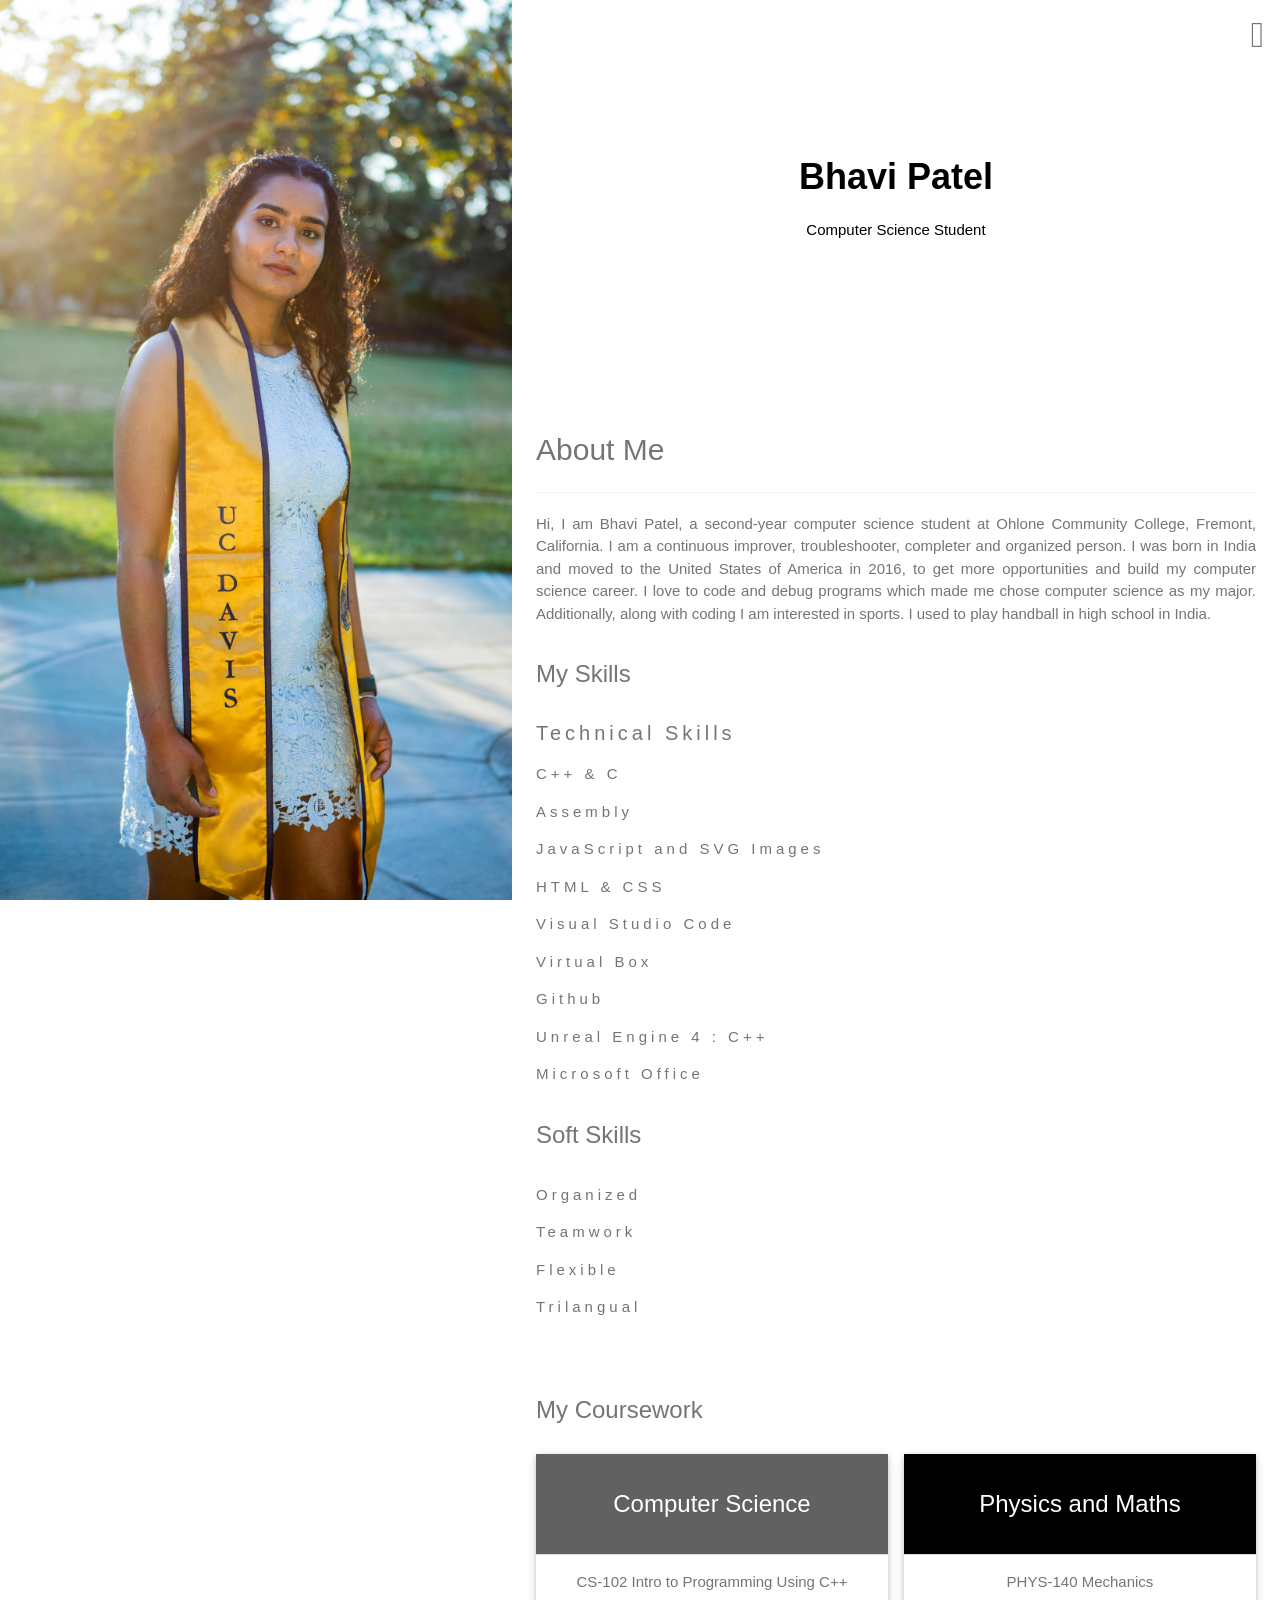
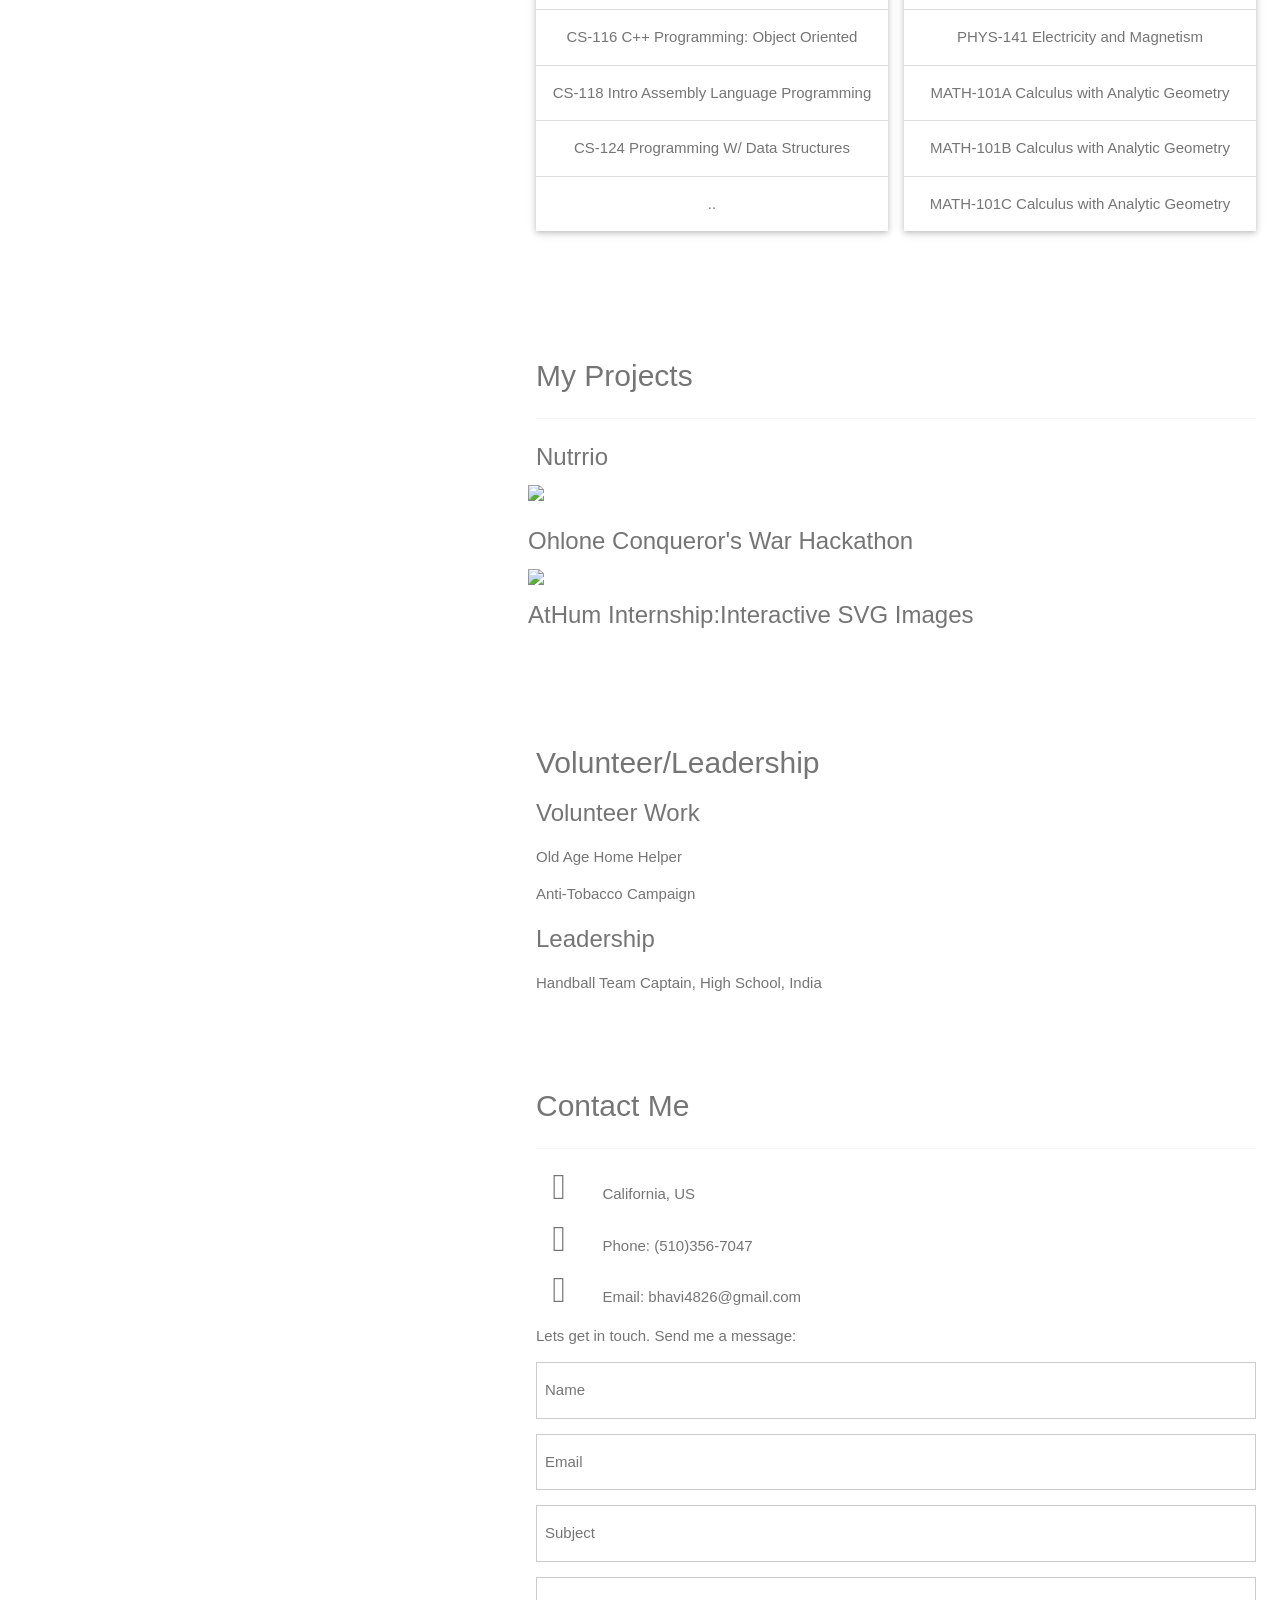
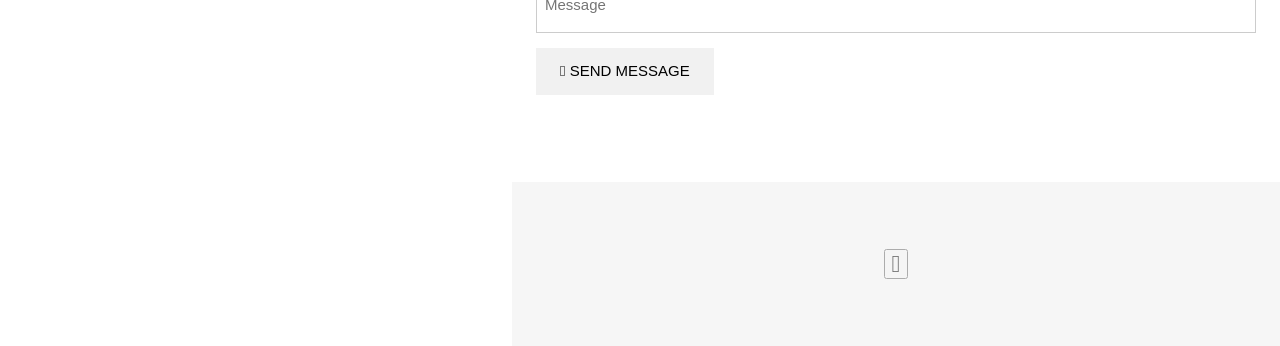
==== commit 99112b51: "updated header" ====
--- a/index.html
+++ b/index.html
@@ -9,38 +9,36 @@
 <body>
 
 <!-- Sidebar with image -->
-<nav id="leftSideBar">
+<nav id="leftSideBar" >
   <div id="sideImage"></div>
 </nav>
 
 <!-- Hidden Sidebar (reveals when clicked on menu icon)-->
-<nav class="w3-sidebar w3-black w3-animate-right w3-xxlarge" style="display:none;padding-top:150px;right:0;z-index:2" id="rightSideBar">
-  <a href="javascript:void(0)" onclick="closeNav()" class="w3-button w3-black w3-xxxlarge w3-display-topright" style="padding:0 12px;">
-    <i class="fa fa-remove"></i>
+<nav class="sidebar"  id="rightSideBar">
+  <a href="javascript:void(0)" onclick="closeNav()" class="button menuIcon">
+    <i class="menuOpen"></i>
   </a>
-  <div class="w3-bar-block w3-center">
-    <a href="#" class="w3-bar-item w3-button w3-text-grey w3-hover-black" onclick="closeNav()">Home</a>
-    <a href="#about" class="w3-bar-item w3-button w3-text-grey w3-hover-black" onclick="closeNav()">About</a>
-
-    <a href="#course" class="w3-bar-item w3-button w3-text-grey w3-hover-black" onclick="closeNav()">My Coursework</a>
-     <a href="#project" class="w3-bar-item w3-button w3-text-grey w3-hover-black" onclick="closeNav()">Projects</a>
-    <a href="#volunteer" class="w3-bar-item w3-button w3-text-grey w3-hover-black" onclick="closeNav()">Volunteer/Leadership</a>
-    <a href="#contact" class="w3-bar-item w3-button w3-text-grey w3-hover-black" onclick="closeNav()">Contact</a>
+  <div class="menuList">
+    <a href="#" class="menuItem button" onclick="closeNav()">Home</a>
+    <a href="#about" class="menuItem button" onclick="closeNav()">About</a>
+    <a href="#course" class="menuItem button" onclick="closeNav()">My Coursework</a>
+    <a href="#project" class="menuItem button " onclick="closeNav()">Projects</a>
+    <a href="#volunteer" class="menuItem button" onclick="closeNav()">Volunteer/Leadership</a>
+    <a href="#contact" class="menuItem button " onclick="closeNav()">Contact</a>
   </div>
 </nav>
 
 <!-- Page Content -->
-<div class="w3-main w3-padding-large" style="margin-left:40%">
+<div class="mainContainer">
 
   <!-- Menu icon to open sidebar -->
-  <span class="w3-button w3-top w3-white w3-xxlarge w3-text-grey w3-hover-text-black" style="width:auto;right:0;" onclick="openNav()"><i class="fa fa-bars"></i></span>
+  <span class="button menuIcon1" onclick="openNav()"><i class="menuOpen"></i></span>
 
   <!-- Header -->
-  <header class="w3-container w3-center" style="padding:128px 16px" id="home">
-    <h1 class="w3-jumbo"><b>Bhavi Patel</b></h1>
+  <header class="head" id="home">
+    <h1><b>Bhavi Patel</b></h1>
     <p>Computer Science Student</p>
-    <img src="IMG_0271.jpeg" class="w3-image w3-hide-large w3-hide-small w3-round" style="display:block;width:60%;margin:auto;">
-    <img src="IMG_0271.jpeg"  class="w3-image w3-hide-large w3-hide-medium w3-round" width="1000" height="1333">
+    
   </header>
   
     <!-- About Section -->
@@ -188,7 +186,7 @@
       <p><input class="w3-input w3-padding-16 w3-border" type="text" placeholder="Subject" required name="Subject"></p>
       <p><input class="w3-input w3-padding-16 w3-border" type="text" placeholder="Message" required name="Message"></p>
       <p>
-        <button class="w3-button w3-light-grey w3-padding-large" type="submit">
+        <button class="button w3-light-grey w3-padding-large" type="submit">
           <i class="fa fa-paper-plane"></i> SEND MESSAGE
         </button>
       </p>
--- a/style.css
+++ b/style.css
@@ -18,44 +18,132 @@
   min-height: 100%;
 }
 
-/* Side Bar with Menu*/
-.w3-black,.w3-hover-black:hover{
-    color:#fff;
-    background-color:#000;
-    }
-.w3-sidebar{
+/*Menu SideBar*/
+
+.sidebar{
     height:100%;
     width:200px;
     background-color:#fff;
-    position:fixed!;
+    position:fixed;
     z-index:1;
-    overflow:auto}
-
-@media (min-width:993px){   
-    .w3-modal-content{width:900px}
-    .w3-hide-large{display:none!important}
-    .w3-sidebar.w3-collapse{display:block!important}}
-
-@media (max-width:992px){
-    .w3-sidebar.w3-collapse{display:none}
-    .w3-main{
-        margin-left:0;
-        margin-right:0
-    }
-    .w3-auto{max-width:100%}
-}
-
-
-
-.menubar{
-    height:100%;
-    width:200px;
+    overflow:auto
+}
+
+#rightSideBar{
+    display:none;
+    padding-top:150px;
+    right:0;
+    z-index:2;
+    color:#fff;
+    background-color:#000;
+    position:relative;
+    font-size:48px;
+    animation:animateright 0.4s}
+    @keyframes animateright{from{right:-300px;opacity:0} to{right:0;opacity:1}}
+
+.menuIcon{
+    position:absolute;
+    right:0;
+    top:0;
+    padding:0 12px;
+}
+
+.menuOpen{
+    display:inline-block;
+    text-rendering:auto;
+
+}
+.menuOpen:before{content:"\f00d"}
+
+.menuList a{
+    width:100%;
+    display:block;
+    padding:8px 16px;
+    text-align: center;
+    border:none;
+    white-space:normal;
+    float:none;
+    outline:0;
+    width:100%;
+    justify-content: center;
+    color:#757575;
+    background-color:#000;
+    
+}
+
+.menuList a:hover{
+    color:#fff;
+    background-color:#000
+}
+
+.menuItem{
+    width:100%;
+    display:block;
+    padding:8px 16px;
+    text-align:center;
+    border:none;
+    white-space:normal;
+    float:none;
+    outline:0
+}
+
+
+.button{
+    border:none;
+    display:inline-block;
+    padding:8px 16px;
+    vertical-align:middle;
+    overflow:hidden;
+    text-decoration:none;
+    color:inherit;
+    background-color:inherit;
+    text-align:center;
+    cursor:pointer;
+    white-space:nowrap
+}
+
+/* Page Content*/
+
+.mainContainer{
+    margin-left:40%;
+    margin-right:0;
+    transition:margin-left .4s;
+    padding:12px 24px;
+}
+
+.menuIcon1{
+    top:0;
+    right: 0;
+    color:#000;
     background-color:#fff;
-    position:fixed!;
+    font-size:36px;
+    color:#757575;
+    position:fixed;
+    width:auto;
     z-index:1;
-    overflow:auto}
-
-  .container {
+    font-size:36px;
+}
+.menuIcon1:hover{color:#000}
+.menuOpen:before{content:"\f0c9"}
+
+/*Header*/
+
+.head{
+    padding: 128px 16px;
+    text-align:center;
+    display:inline-block;
+    width:100%;
+}
+.head:after, .head:before{
+    content:"";
+    display:table;clear:both
+
+}
+
+head h1{font-size:64px;}
+
+
+.container {
   position: relative;
   width: 60%;
 
@@ -156,7 +244,7 @@
 .w3-dropdown-hover:hover > .w3-button:first-child,.w3-dropdown-click:hover > .w3-button:first-child{background-color:#ccc;color:#000}
 .w3-dropdown-content{cursor:auto;color:#000;background-color:#fff;display:none;position:absolute;min-width:160px;margin:0;padding:0;z-index:1}
 .w3-check,.w3-radio{width:24px;height:24px;position:relative;top:6px}
-
+.sidebar{height:100%;width:200px;background-color:#fff;position:fixed!important;z-index:1;overflow:auto}
 .w3-bar-block .w3-dropdown-hover,.w3-bar-block .w3-dropdown-click{width:100%}
 .w3-bar-block .w3-dropdown-hover .w3-dropdown-content,.w3-bar-block .w3-dropdown-click .w3-dropdown-content{min-width:100%}
 .w3-bar-block .w3-dropdown-hover .w3-button,.w3-bar-block .w3-dropdown-click .w3-button{width:100%;text-align:left;padding:8px 16px}
@@ -193,9 +281,9 @@
 .w3-hide-small{display:none!important}.w3-mobile{display:block;width:100%!important}.w3-bar-item.w3-mobile,.w3-dropdown-hover.w3-mobile,.w3-dropdown-click.w3-mobile{text-align:center}
 .w3-dropdown-hover.w3-mobile,.w3-dropdown-hover.w3-mobile .w3-btn,.w3-dropdown-hover.w3-mobile .w3-button,.w3-dropdown-click.w3-mobile,.w3-dropdown-click.w3-mobile .w3-btn,.w3-dropdown-click.w3-mobile .w3-button{width:100%}}
 @media (max-width:768px){.w3-modal-content{width:500px}.w3-modal{padding-top:50px}}
-@media (min-width:993px){.w3-modal-content{width:900px}.w3-hide-large{display:none!important}.w3-sidebar.w3-collapse{display:block!important}}
+@media (min-width:993px){.w3-modal-content{width:900px}.w3-hide-large{display:none!important}.sidebar.w3-collapse{display:block!important}}
 @media (max-width:992px) and (min-width:601px){.w3-hide-medium{display:none!important}}
-@media (max-width:992px){.w3-sidebar.w3-collapse{display:none}.w3-main{margin-left:0!important;margin-right:0!important}.w3-auto{max-width:100%}}
+@media (max-width:992px){.sidebar.w3-collapse{display:none}.w3-main{margin-left:0!important;margin-right:0!important}.w3-auto{max-width:100%}}
 .w3-top,.w3-bottom{position:fixed;width:100%;z-index:1}.w3-top{top:0}.w3-bottom{bottom:0}
 .w3-overlay{position:fixed;display:none;width:100%;height:100%;top:0;left:0;right:0;bottom:0;background-color:rgba(0,0,0,0.5);z-index:2}
 .w3-display-topleft{position:absolute;left:0;top:0}.w3-display-topright{position:absolute;right:0;top:0}
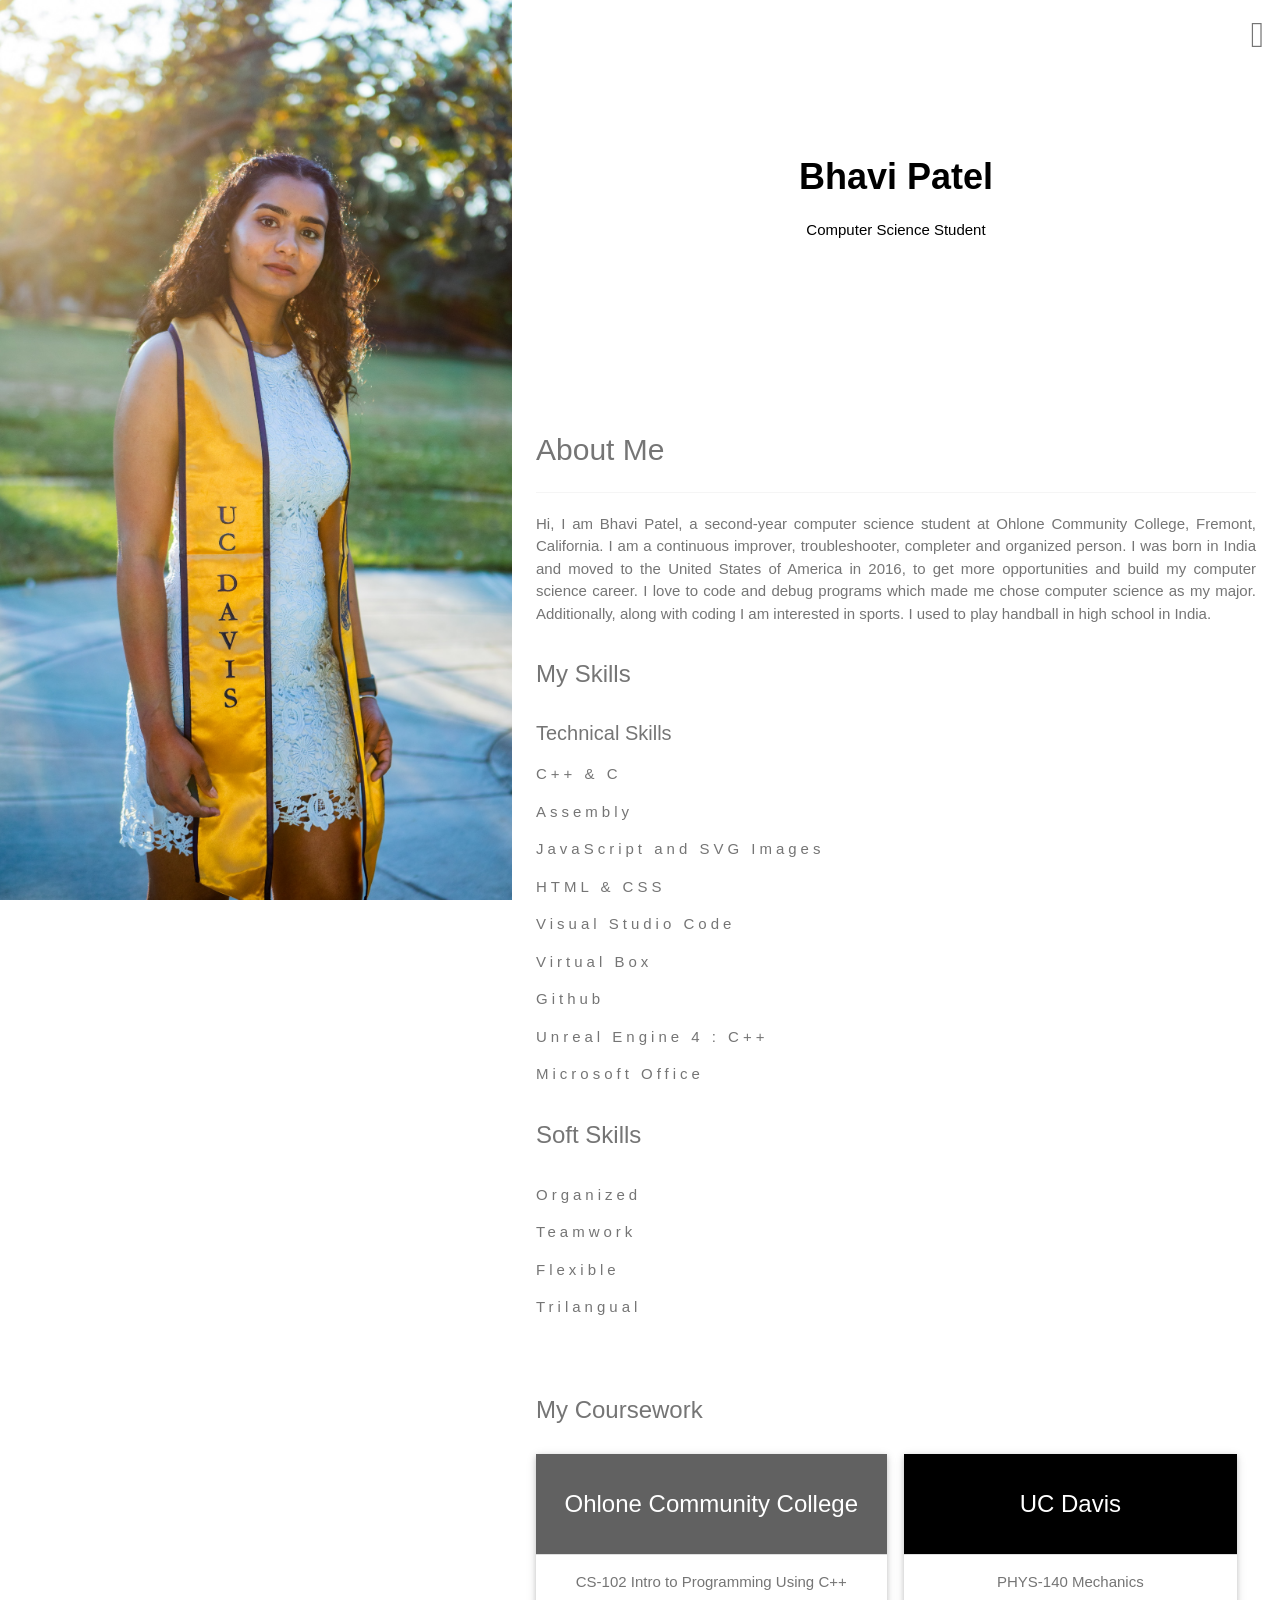
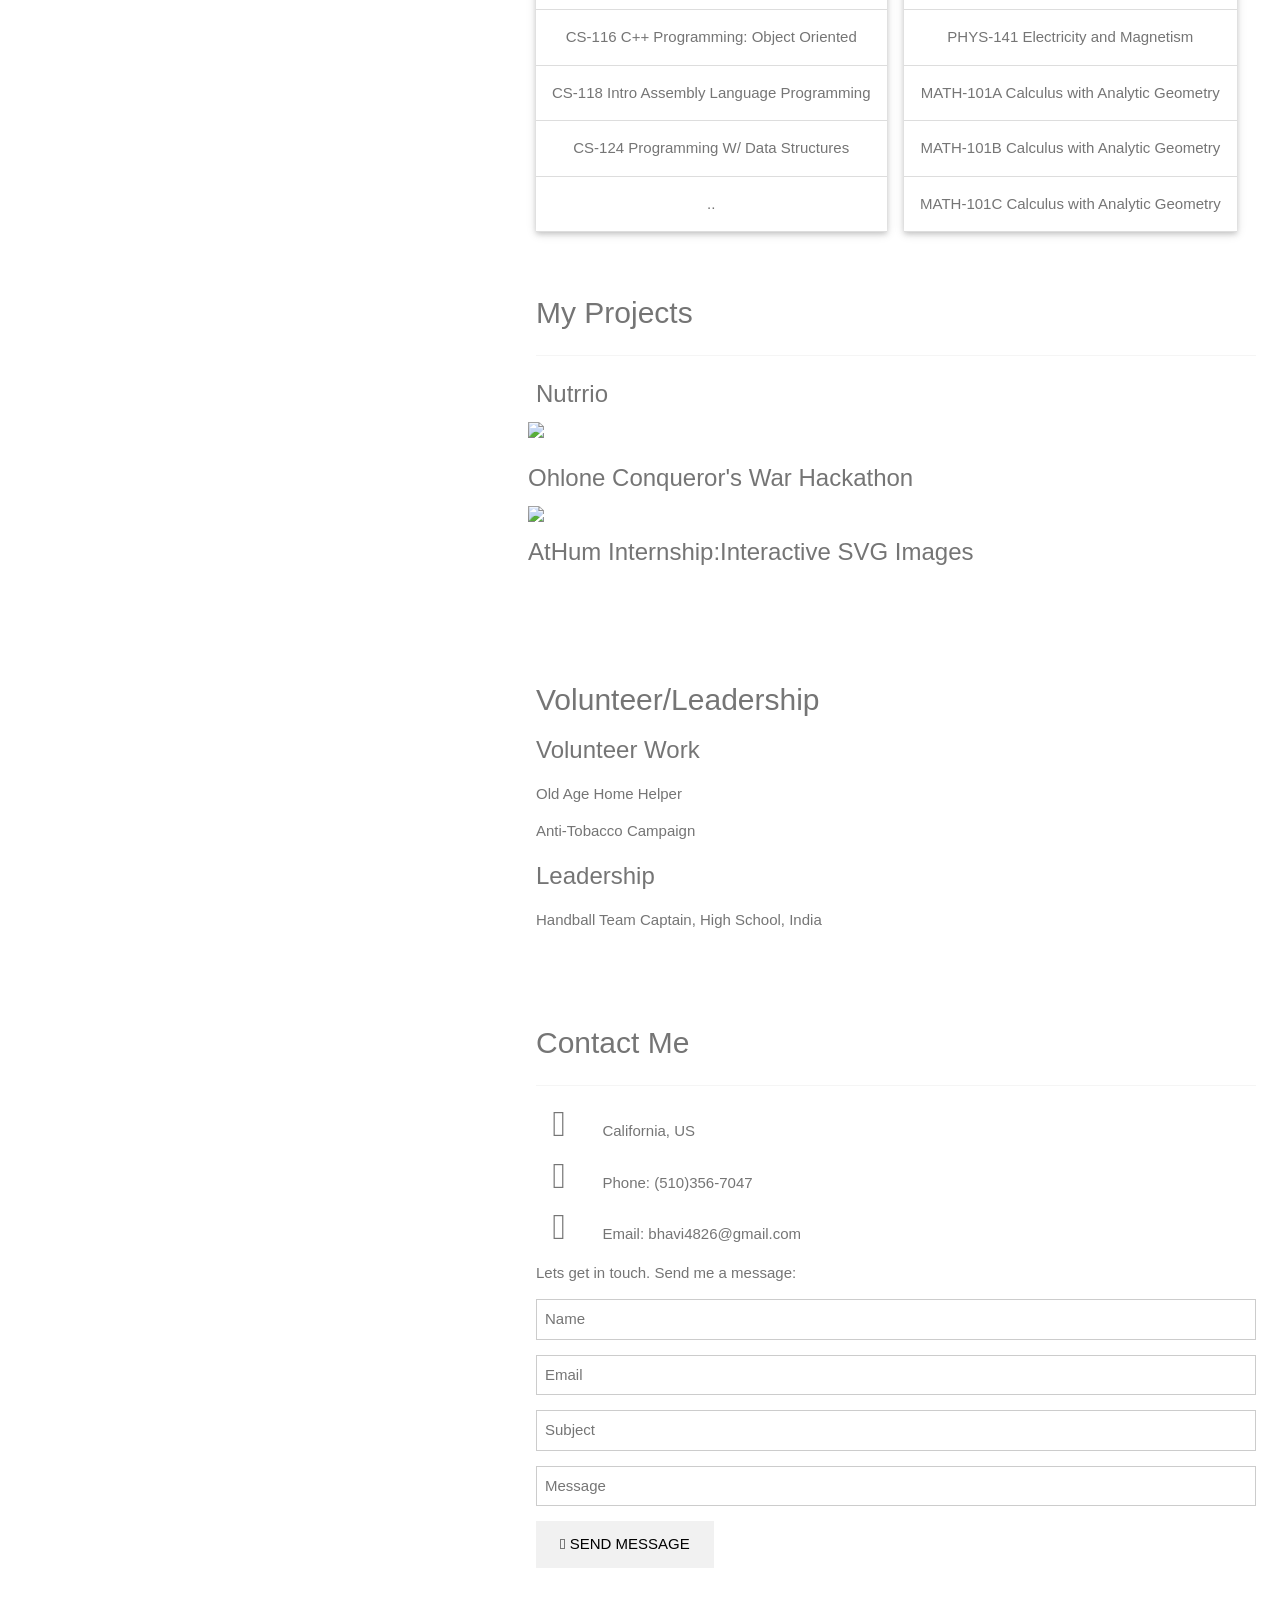
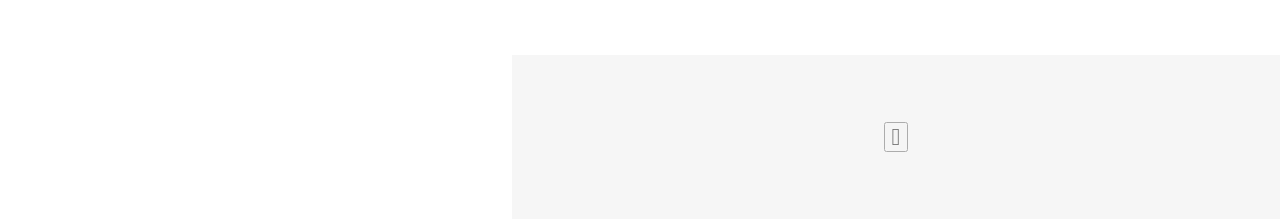
==== commit 1c42c7f7: "course section updated" ====
--- a/index.html
+++ b/index.html
@@ -42,59 +42,59 @@
   </header>
   
     <!-- About Section -->
-  <div class="w3-content w3-justify w3-text-grey w3-padding-32" id="about">
+  <div class="aboutSection" id="about">
     <h2>About Me</h2>
-    <hr class="w3-opacity">
+    <hr>
     <p>Hi, I am Bhavi Patel, a second-year computer science student at Ohlone Community College, Fremont, California. 
       I am a continuous improver, troubleshooter, completer and organized person. 
       I was born in India and moved to the United States of America in 2016, to get more opportunities and build my computer science career. 
       I love to code and debug programs which made me chose computer science as my major. Additionally, along with coding I am interested in sports. 
       I used to play handball in high school in India.
     </p>
-    <h3 class="w3-padding-16">My Skills</h3>
-    <h4 class="w3-wide">Technical Skills</h4>
-    <p class="w3-wide">C++ & C</p>
-    <p class="w3-wide">Assembly</p>
-    <p class="w3-wide">JavaScript and SVG Images</p>
-    <p class="w3-wide">HTML & CSS</p>
-    <p class="w3-wide">Visual Studio Code</p>
-    <p class="w3-wide">Virtual Box</p>
-    <p class="w3-wide">Github</p>
-     <p class="w3-wide">Unreal Engine 4 : C++</p>
-    <p class="w3-wide">Microsoft Office</p>
-    
-    <h3 class="w3-padding-16">Soft Skills</h3>
-     <p class="w3-wide">Organized</p>
-     <p class="w3-wide">Teamwork</p>
-     <p class="w3-wide">Flexible</p>
-    <p class="w3-wide">Trilangual</p>
+    <h3 class="padding-16">My Skills</h3>
+    <h4>Technical Skills</h4>
+    <p class="spacing">C++ & C</p>
+    <p class="spacing">Assembly</p>
+    <p class="spacing">JavaScript and SVG Images</p>
+    <p class="spacing">HTML & CSS</p>
+    <p class="spacing">Visual Studio Code</p>
+    <p class="spacing">Virtual Box</p>
+    <p class="spacing">Github</p>
+     <p class="spacing">Unreal Engine 4 : C++</p>
+    <p class="spacing">Microsoft Office</p>
+    
+    <h3 class="padding-16">Soft Skills</h3>
+     <p class="spacing">Organized</p>
+     <p class="spacing">Teamwork</p>
+     <p class="spacing">Flexible</p>
+    <p class="spacing">Trilangual</p>
     
 
     <!-- CourseWork -->
-    <div class="w3-content w3-justify w3-text-grey w3-padding-32" id="course">
-    <h3 class="w3-padding-16">My Coursework</h3>
-    <div class="w3-row-padding" style="margin:0 -16px">
-      <div class="w3-half w3-margin-bottom">
-        <ul class="w3-ul w3-center w3-card w3-hover-shadow">
-          <li class="w3-dark-grey w3-xlarge w3-padding-32">Computer Science</li>
-          <li class="w3-padding-16">CS-102 Intro to Programming Using C++</li>
-          <li class="w3-padding-16">CS-116 C++ Programming: Object Oriented</li>
-          <li class="w3-padding-16">CS-118 Intro Assembly Language Programming</li>
-          <li class="w3-padding-16">CS-124 Programming W/ Data Structures</li>
-          <li class="w3-padding-16">..</li>
+    <div class="courseWork" id="course">
+    <h3 class="padding-16">My Coursework</h3>
+    <div class="rowPadding">
+      <div class="column">
+        <ul class="list">
+          <li id="column1Heading">Ohlone Community College</li>
+          <li>CS-102 Intro to Programming Using C++</li>
+          <li >CS-116 C++ Programming: Object Oriented</li>
+          <li>CS-118 Intro Assembly Language Programming</li>
+          <li>CS-124 Programming W/ Data Structures</li>
+          <li>..</li>
           
           
         </ul>
       </div>
 
-      <div class="w3-half">
-        <ul class="w3-ul w3-center w3-card w3-hover-shadow">
-          <li class="w3-black w3-xlarge w3-padding-32">Physics and Maths</li>
-          <li class="w3-padding-16">PHYS-140 Mechanics</li>
-          <li class="w3-padding-16">PHYS-141 Electricity and Magnetism</li>
-          <li class="w3-padding-16">MATH-101A Calculus with Analytic Geometry</li>
-          <li class="w3-padding-16">MATH-101B Calculus with Analytic Geometry</li>
-          <li class="w3-padding-16">MATH-101C Calculus with Analytic Geometry</li>
+      <div class="column">
+        <ul class="list">
+          <li id="column2Heading">UC Davis</li>
+          <li>PHYS-140 Mechanics</li>
+          <li>PHYS-141 Electricity and Magnetism</li>
+          <li>MATH-101A Calculus with Analytic Geometry</li>
+          <li>MATH-101B Calculus with Analytic Geometry</li>
+          <li>MATH-101C Calculus with Analytic Geometry</li>
           
         </ul>
       </div>
@@ -181,10 +181,10 @@
    
     <p>Lets get in touch. Send me a message:</p>
     <form action="mailto:bhavi4826@gmail.com" method=”POST” enctype=”multipart/form-data” name=”EmailForm”>
-      <p><input class="w3-input w3-padding-16 w3-border" type="text" placeholder="Name" required name="Name"></p>
-      <p><input class="w3-input w3-padding-16 w3-border" type="text" placeholder="Email" required name="Email"></p>
-      <p><input class="w3-input w3-padding-16 w3-border" type="text" placeholder="Subject" required name="Subject"></p>
-      <p><input class="w3-input w3-padding-16 w3-border" type="text" placeholder="Message" required name="Message"></p>
+      <p><input class="w3-input padding-16 w3-border" type="text" placeholder="Name" required name="Name"></p>
+      <p><input class="w3-input padding-16 w3-border" type="text" placeholder="Email" required name="Email"></p>
+      <p><input class="w3-input padding-16 w3-border" type="text" placeholder="Subject" required name="Subject"></p>
+      <p><input class="w3-input padding-16 w3-border" type="text" placeholder="Message" required name="Message"></p>
       <p>
         <button class="button w3-light-grey w3-padding-large" type="submit">
           <i class="fa fa-paper-plane"></i> SEND MESSAGE
--- a/style.css
+++ b/style.css
@@ -87,7 +87,6 @@
     outline:0
 }
 
-
 .button{
     border:none;
     display:inline-block;
@@ -134,14 +133,104 @@
     display:inline-block;
     width:100%;
 }
+
 .head:after, .head:before{
     content:"";
     display:table;clear:both
 
 }
-
 head h1{font-size:64px;}
 
+/*About section*/
+
+.aboutSection{
+    margin-left:auto;
+    margin-right:auto;
+    max-width:980px;
+    text-align:justify;
+    color:#757575;
+    padding-top:32px
+}
+
+.aboutSection hr {opacity:0.60}
+
+/*CourseWork*/
+.courseWork{
+    margin-left:auto;
+    margin-right:auto;
+    max-width:980px;
+    text-align:justify;
+    color:#757575;
+    padding-top:32px
+
+}
+
+.rowPadding{
+    padding:0 8px;
+    margin:0 -16px
+}
+
+.rowPadding:after,.rowPadding:before{
+    content:"";
+    display:table;
+    clear:both
+}
+
+.column{
+    width:50%;
+    padding:0 8px;
+    float:left;
+    margin-bottom:16px;
+     }
+
+.list{
+    padding:0;
+    border-bottom:none;
+    background-color:white;
+    list-style-type:none;
+    margin:0;
+    display:inline-block;
+    width:auto;
+    text-align:center;
+    box-shadow:0 2px 5px 0 rgba(0,0,0,0.16),0 2px 10px 0 rgba(0,0,0,0.12);
+
+}
+
+.list:hover{
+    box-shadow:0 4px 10px 0 rgba(0,0,0,0.2),0 4px 20px 0 rgba(0,0,0,0.19)
+}
+
+.list li{
+    padding:8px 16px;
+    padding-top:16px;
+    padding-bottom:16px;
+    border-bottom:1px solid #ddd;
+    
+}
+
+#column1Heading{
+    color:#fff;
+    background-color:#616161;
+    font-size:24px;
+    padding-top:32px;
+    padding-bottom:32px
+}
+
+#column2Heading{
+    color:#fff;
+    background-color:black;
+    font-size:24px;
+    padding-top:32px;
+    padding-bottom:32px
+}
+
+/* Decoration*/
+.padding-16{
+    padding-top:16px;
+    padding-bottom:16px
+}
+
+.spacing{letter-spacing:4px}
 
 .container {
   position: relative;
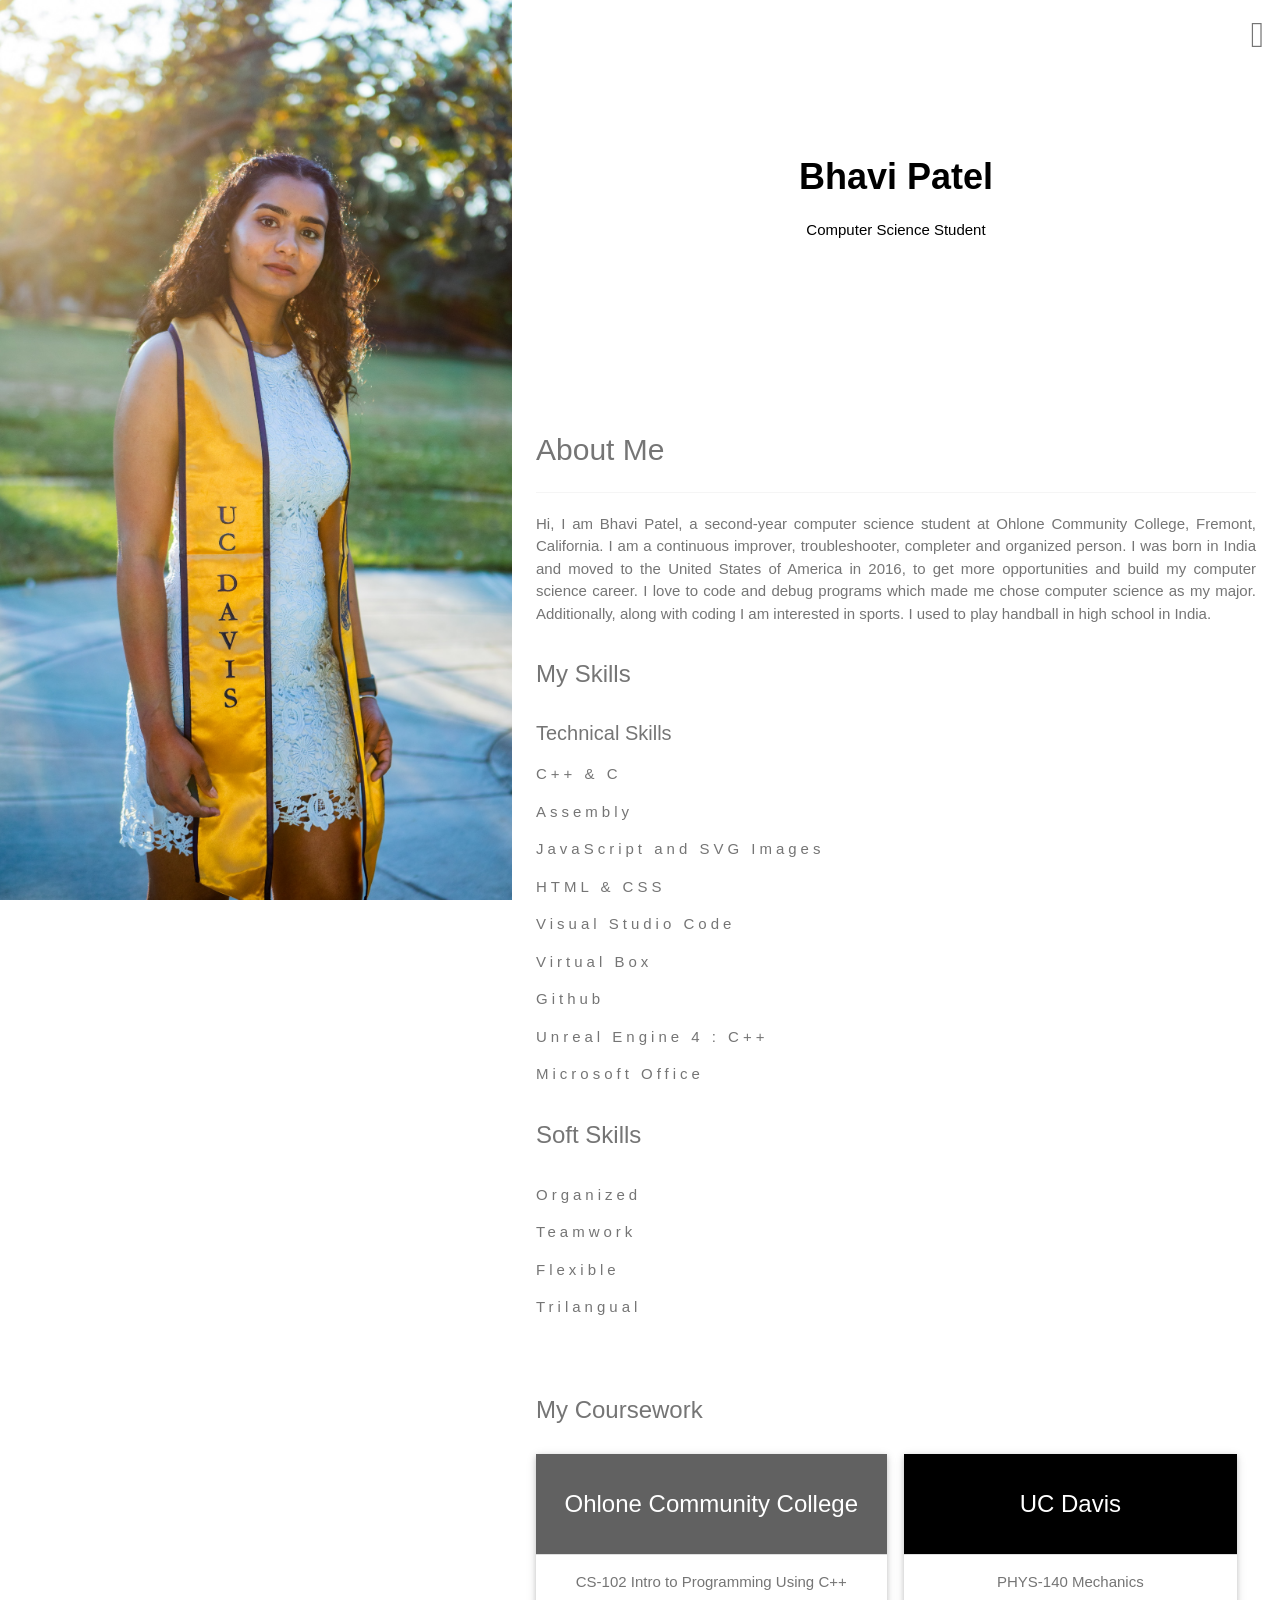
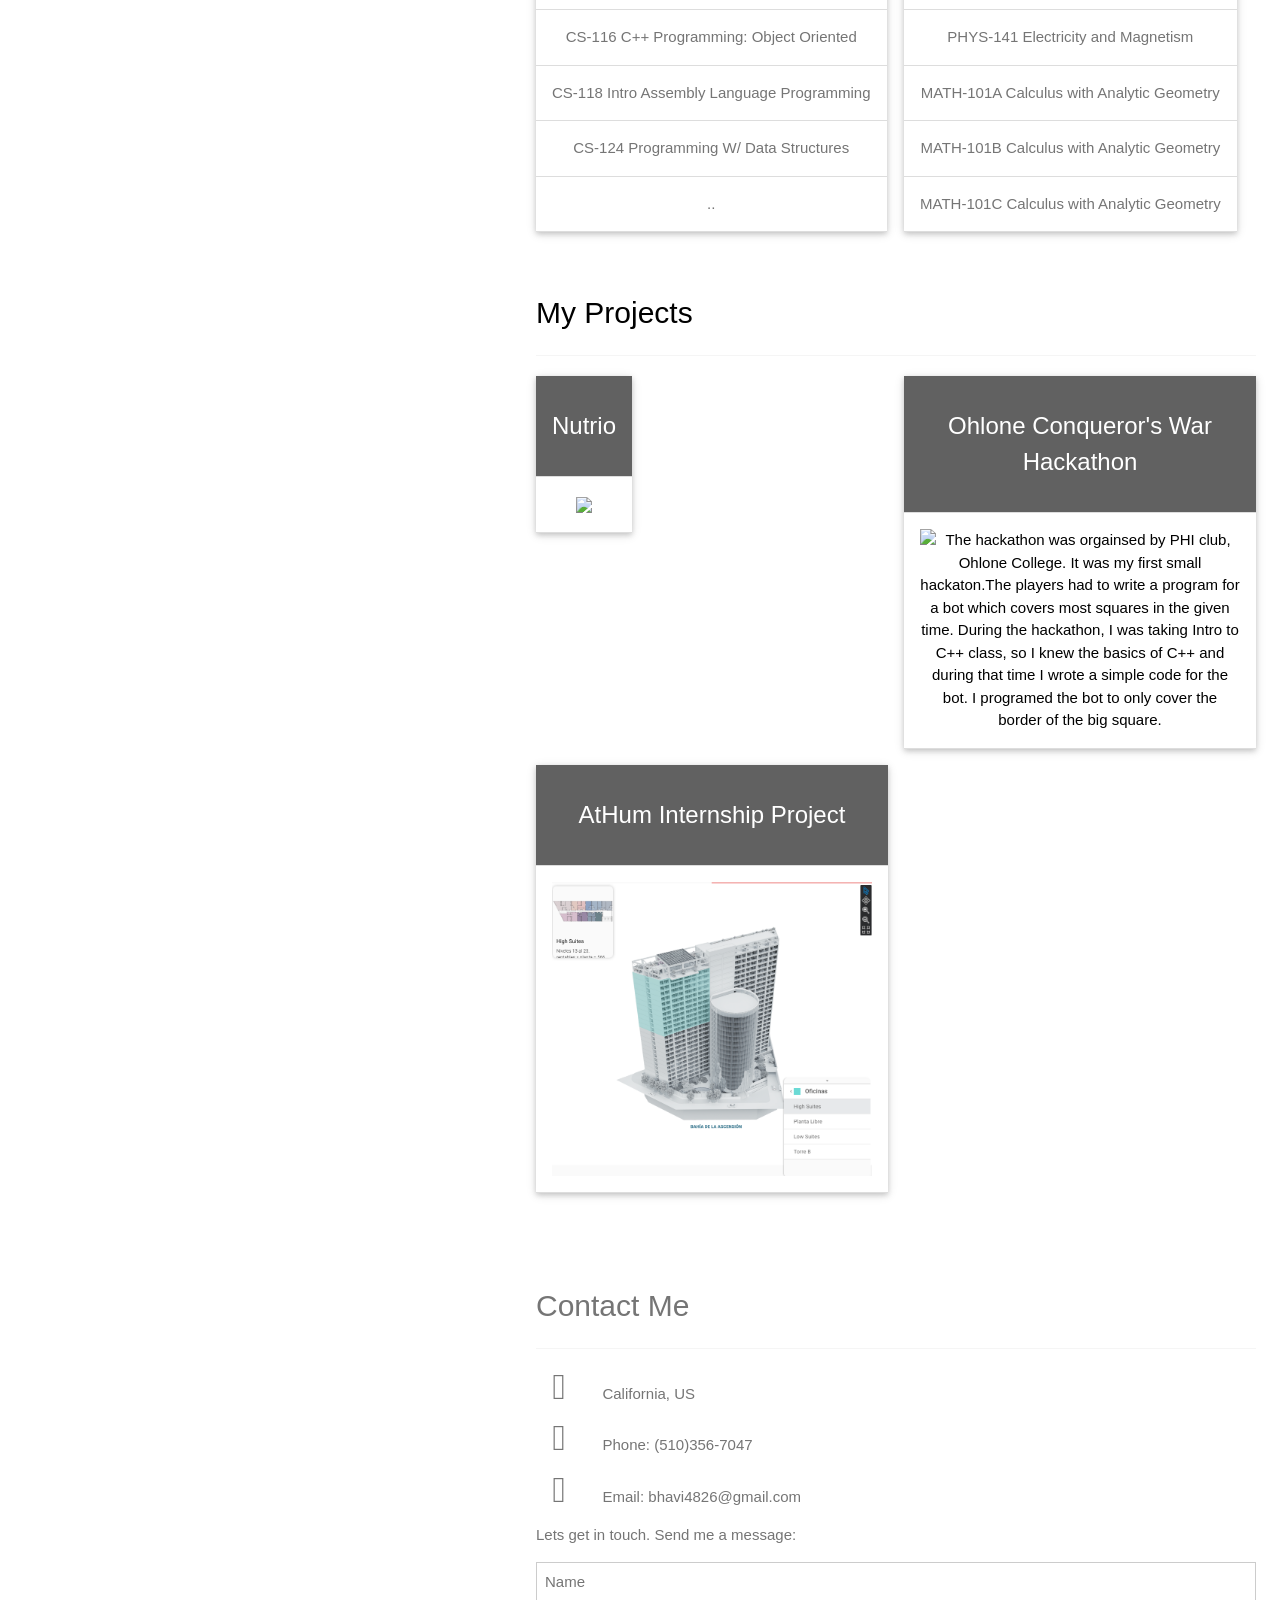
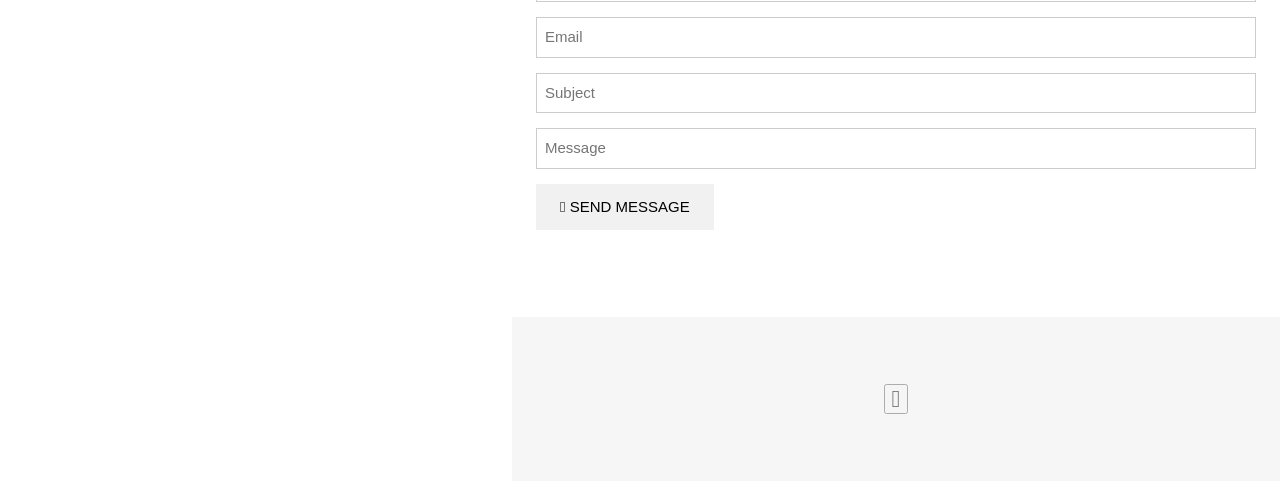
==== commit 10b0e9a0: "updated projects section but yet to add the details" ====
--- a/index.html
+++ b/index.html
@@ -82,8 +82,6 @@
           <li>CS-118 Intro Assembly Language Programming</li>
           <li>CS-124 Programming W/ Data Structures</li>
           <li>..</li>
-          
-          
         </ul>
       </div>
 
@@ -95,76 +93,66 @@
           <li>MATH-101A Calculus with Analytic Geometry</li>
           <li>MATH-101B Calculus with Analytic Geometry</li>
           <li>MATH-101C Calculus with Analytic Geometry</li>
-          
         </ul>
       </div>
     <!-- End Grid/Pricing tables -->
     </div>
+    
     </div>
     
   <!-- End About Section -->
   </div>
 
   <!-- Portfolio Section -->
-  <div class="w3-padding-32 w3-content" id="project">
-    <h2 class="w3-text-grey">My Projects</h2>
-    <hr class="w3-opacity">
-
-    <!-- Grid for photos -->
-     <h3 class="w3-text-grey">Nutrrio</h3>
-    <div class="w3-row-padding" style="margin:0 -16px"> 
-       <div class="container1">
-     
-   <img  src="Screen Shot 2020-08-04 at 6.40.59 PM.png" style="width:100%">
-      <div class="overlay">
-        <div class="text">Nutrrio provides three services which includes giving information about essential nutrition, the process of growing vegetables in the gardens or backyards and connects people to nutritionist if they need some help.
-          I build with GitHub and GithubPages. I mainly used HTML and CSS.
-      </div>
-         </div>
-      </div>
-      <h3 class="w3-text-grey">Ohlone Conqueror's War Hackathon</h3>
-     
- <div class="container">
-  <img src="https://www.guineapigcagesstore.com/resize/Shared/Images/Product/Standard-Grid/standard-grid.jpg?bw=1000&w=1000&bh=1000&h=1000" class="image" alt"The hackathon was orgainsed by PHI club, Ohlone College. It was my first small hackaton.The players had to write a program for a bot which covers most squares in the given time. During the hackathon, I was taking Intro to C++ class, so I knew the basics of C++ and during that time I wrote a simple code for the bot. 
-  I programed the bot to only cover the border of the big square.">
-  <div class="overlay">
-    <div class="text">The hackathon was orgainsed by PHI club, Ohlone College. It was my first small hackaton. 
-      The players had to write a program for a bot which covers most squares in the given time. 
-      During the hackathon, I was taking Intro to C++ class, I knew the basics of C++ ,so I wrote a simple code for the bot. 
-      I programed the bot to only cover the border of the big square. The bot goes in clockwise direction loop, only turning right when it reaches one of the corners of the square.</div>
-  </div>
-</div>   
-   <h3 class="w3-text-grey">AtHum Internship:Interactive SVG Images</h3>
-      <div class="container1">
-   <img  src="Screen Shot 2020-07-27 at 11.47.00 AM.png" 
-        style="width:100%" alt= "">
-        <div class="overlay">
-    <div class="text">AtHum is the AI interior designer for real estate. AtHum is adding a new feature to their remote office application. 
-      The feature adds interactive actions to the images of properties and floorplans within the project that AtHum deploys to the customers. 
-      We were given the responsiblity for deploying this feature in production. The interactive actions include highlighting of selected building section in the image,
-      the menu actions and displaying of callout which includes the information of the selected section and opens particular section page of the property when clicked. 
-      To start with, we are given a .svg file which include the interactive image generated by Adobe Illustrator. we needed to deliver .json file or JavaScript object 
-      notation file which includes all the actions. The file includes three sections: svgActions which are the actions performed when hovered over the image, second 
-      is menu in which the menu and submenu options are includes along with the actions that will be performed if one of the options is selected. 
-      The last one is the callout section, which is the detail box on the top left corner, 
-      displayed when clicked on the image or second level menu options.</div>
-  </div>
-</div>   
-   <!-- End photo grid -->
+  <div id="project">
+    <h2>My Projects</h2>
+    <hr>
+    <div class="rowPadding">
+      <div class="column container1">
+        <ul class="list">
+          <li id="column1Heading">Nutrio</li>
+          <li><img  src="Images/Nutrrio.png" style="width:100%">
+            <div class="overlay">
+              <div class="text">Nutrrio provides three services which includes giving information about essential nutrition, the process of growing vegetables in the gardens or backyards and connects people to nutritionist if they need some help.
+                I build with GitHub and GithubPages. I mainly used HTML and CSS.
+            </div>
+               </div></li>
+        </ul>
+      </div>
+
+      <div class="column container1">
+        <ul class="list">
+          <li id="column1Heading">Ohlone Conqueror's War Hackathon</li>
+          <li><img src="https://www.guineapigcagesstore.com/resize/Shared/Images/Product/Standard-Grid/standard-grid.jpg?bw=1000&w=1000&bh=1000&h=1000" class="image" alt="The hackathon was orgainsed by PHI club, Ohlone College. It was my first small hackaton.The players had to write a program for a bot which covers most squares in the given time. During the hackathon, I was taking Intro to C++ class, so I knew the basics of C++ and during that time I wrote a simple code for the bot. 
+            I programed the bot to only cover the border of the big square.">
+            <div class="overlay">
+              <div class="text">The hackathon was orgainsed by PHI club, Ohlone College. It was my first small hackaton. 
+                The players had to write a program for a bot which covers most squares in the given time. 
+                During the hackathon, I was taking Intro to C++ class, I knew the basics of C++ ,so I wrote a simple code for the bot. 
+                I programed the bot to only cover the border of the big square. The bot goes in clockwise direction loop, only turning right when it reaches one of the corners of the square.
+              </div>
+            </div>
+          </li>
+        </ul>
+      </div>
+    <!-- End Grid/Pricing tables -->
+    </div>
+    <div class="rowPadding">
+      <div class="column container1">
+        <ul class="list">
+          <li id="column1Heading">AtHum Internship Project</li>
+          <li><img src="Images/internship.png" class="image">
+            <div class="overlay">
+              <div class="text">TO BE Added
+              </div>
+            </div>
+          </li>
+        </ul>
+      </div>
+    </div>
+    <!-- End Grid/Pricing tables -->
     </div>
   <!-- End Portfolio Section -->
-  </div>
-  
-  <div class="w3-padding-32 w3-content" id="volunteer">
-    <h2 class="w3-text-grey">Volunteer/Leadership</h2>
-     <h3 class="w3-text-grey">Volunteer Work</h3>
-    <p class="w3-text-grey">Old Age Home Helper</p>
-    <p class="w3-text-grey">Anti-Tobacco Campaign</p>
-    <h3 class="w3-text-grey">Leadership</h3>
-    <p class="w3-text-grey">Handball Team Captain, High School, India</p>
-    
-  </div>
-
 
   <!-- Contact Section -->
   <div class="w3-padding-32 w3-content w3-text-grey" id="contact" style="margin-bottom:64px">
--- a/style.css
+++ b/style.css
@@ -224,6 +224,19 @@
     padding-bottom:32px
 }
 
+/*Portfolio section*/
+
+#project{
+    padding-top:32px;
+    padding-bottom:32px;
+    margin-left:auto;
+    margin-right:auto;
+    max-width:980px
+}
+
+#project h3{color:#616161}
+#project hr{opacity:0.60}
+
 /* Decoration*/
 .padding-16{
     padding-top:16px;
@@ -239,7 +252,7 @@
 }
    .container1 {
   position: relative;
-  width: 100%;     
+  width: 50%;     
  
 }
 
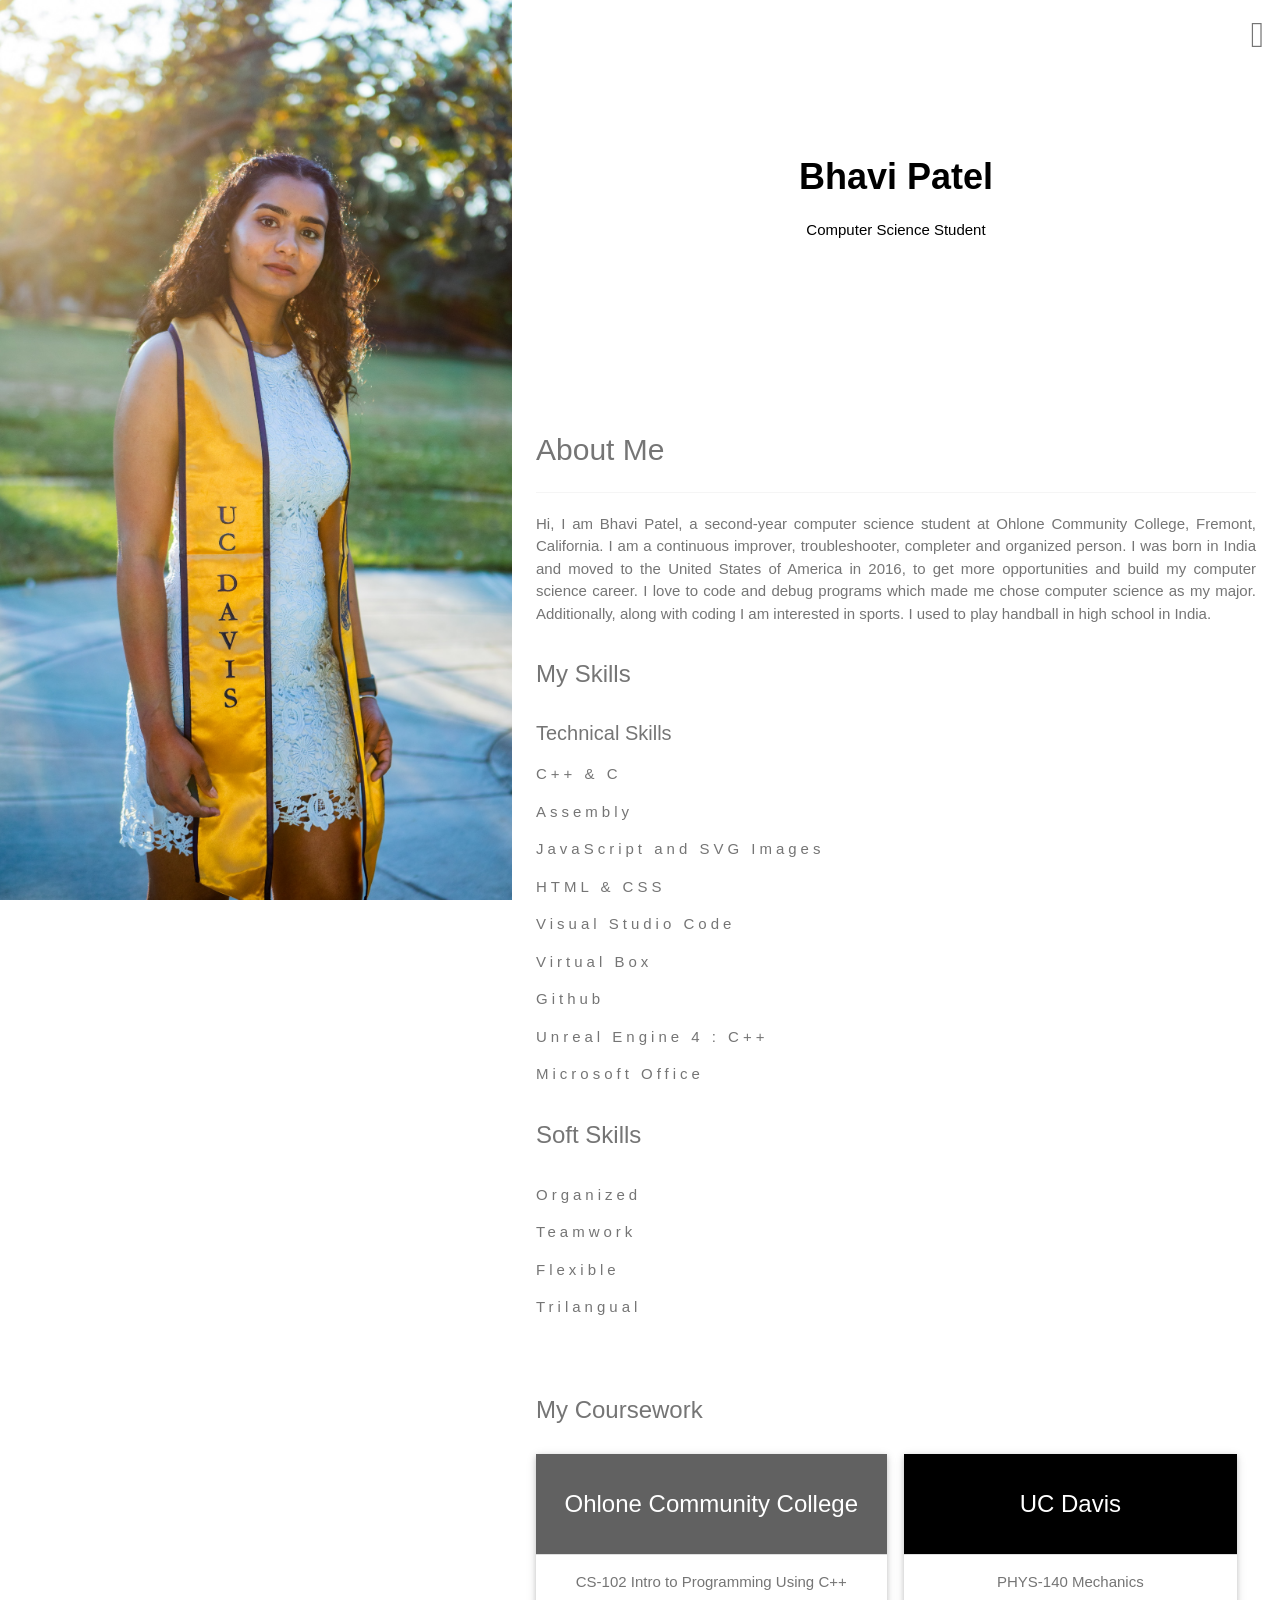
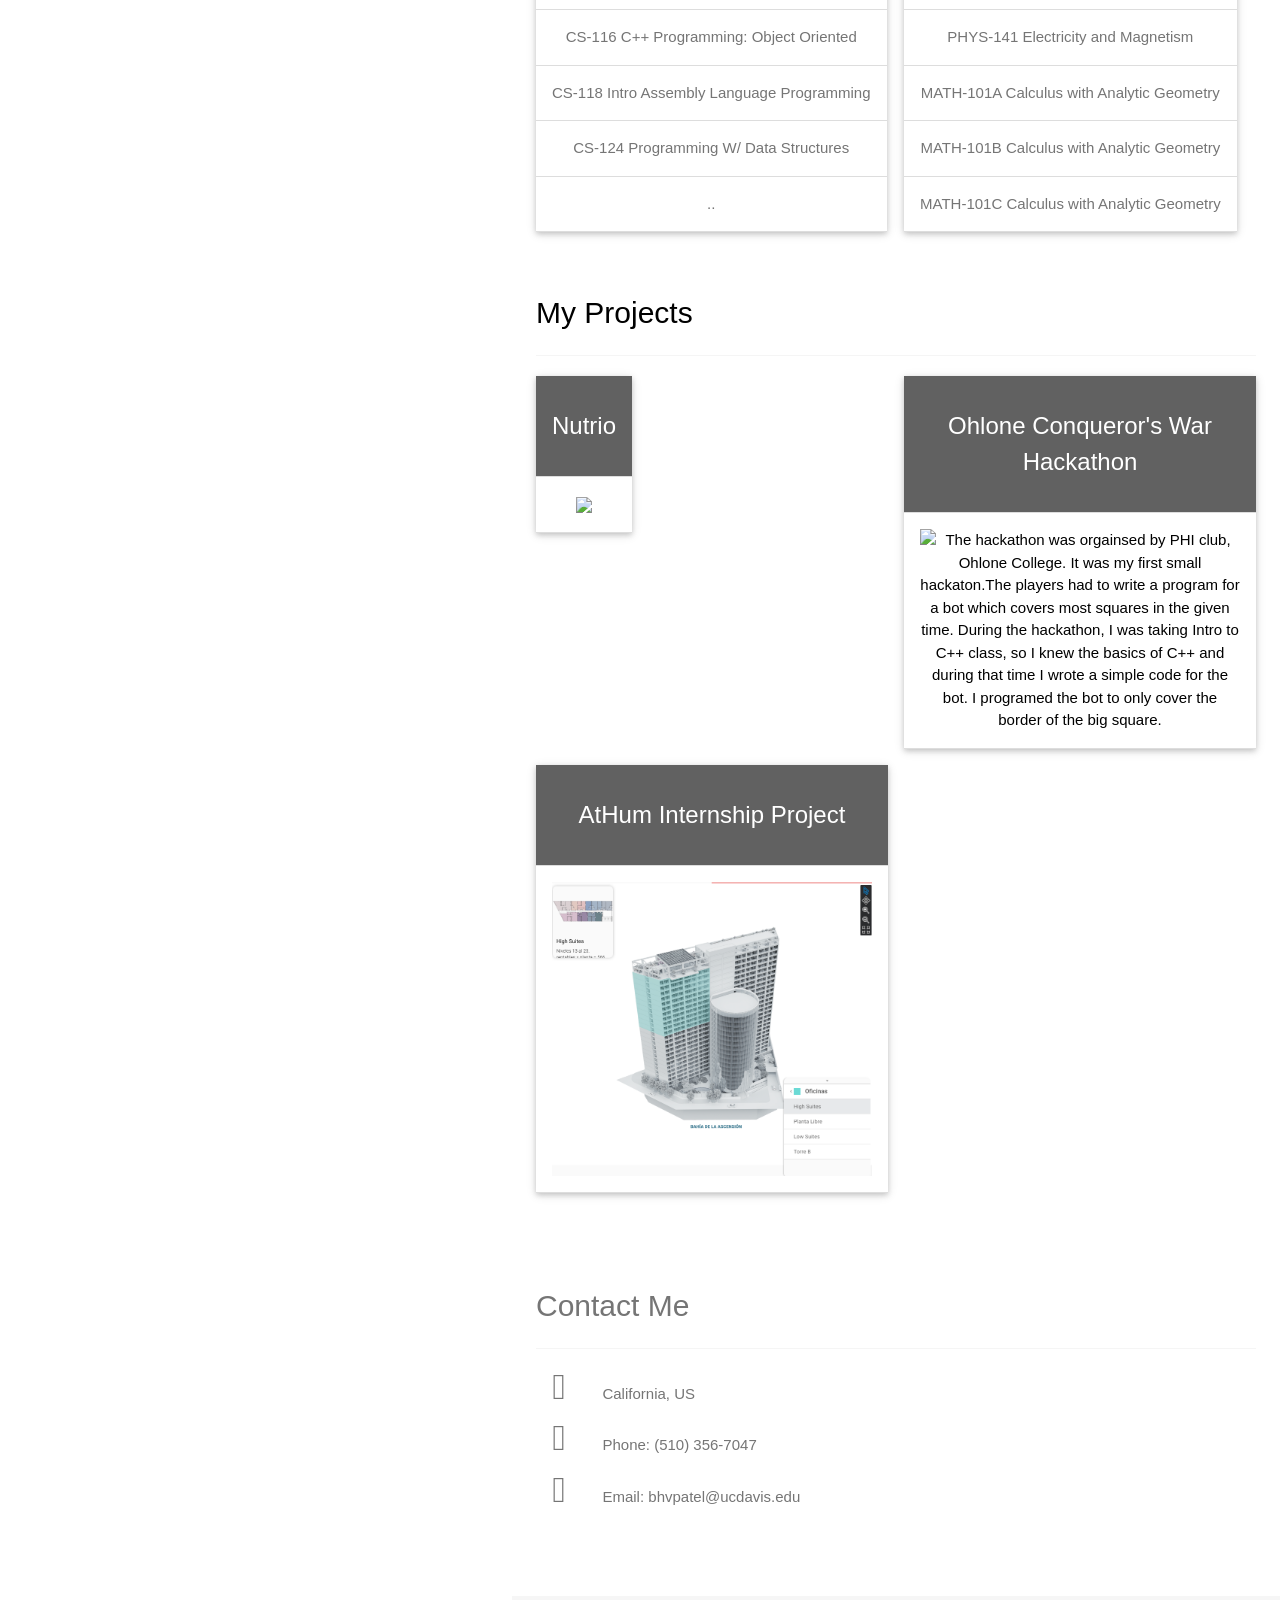
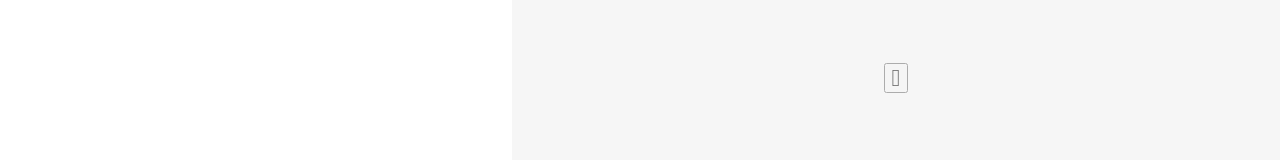
==== commit 33476652: "commented out contant section" ====
--- a/index.html
+++ b/index.html
@@ -161,12 +161,12 @@
 
     <div class="w3-section">
       <p><i class="fa fa-map-marker fa-fw w3-xxlarge w3-margin-right"></i> California, US</p>
-      <p><i class="fa fa-phone fa-fw w3-xxlarge w3-margin-right"></i> Phone: (510)356-7047</p>
-      <p><i class="fa fa-envelope fa-fw w3-xxlarge w3-margin-right"> </i> Email: bhavi4826@gmail.com</p>
+      <p><i class="fa fa-phone fa-fw w3-xxlarge w3-margin-right"></i> Phone: (510) 356-7047</p>
+      <p><i class="fa fa-envelope fa-fw w3-xxlarge w3-margin-right"> </i> Email: bhvpatel@ucdavis.edu</p>
     </div>
     
    
-   
+   <!--
     <p>Lets get in touch. Send me a message:</p>
     <form action="mailto:bhavi4826@gmail.com" method=”POST” enctype=”multipart/form-data” name=”EmailForm”>
       <p><input class="w3-input padding-16 w3-border" type="text" placeholder="Name" required name="Name"></p>
@@ -178,7 +178,7 @@
           <i class="fa fa-paper-plane"></i> SEND MESSAGE
         </button>
       </p>
-    </form>
+    </form>>
   <!-- End Contact Section -->
   </div>  
   
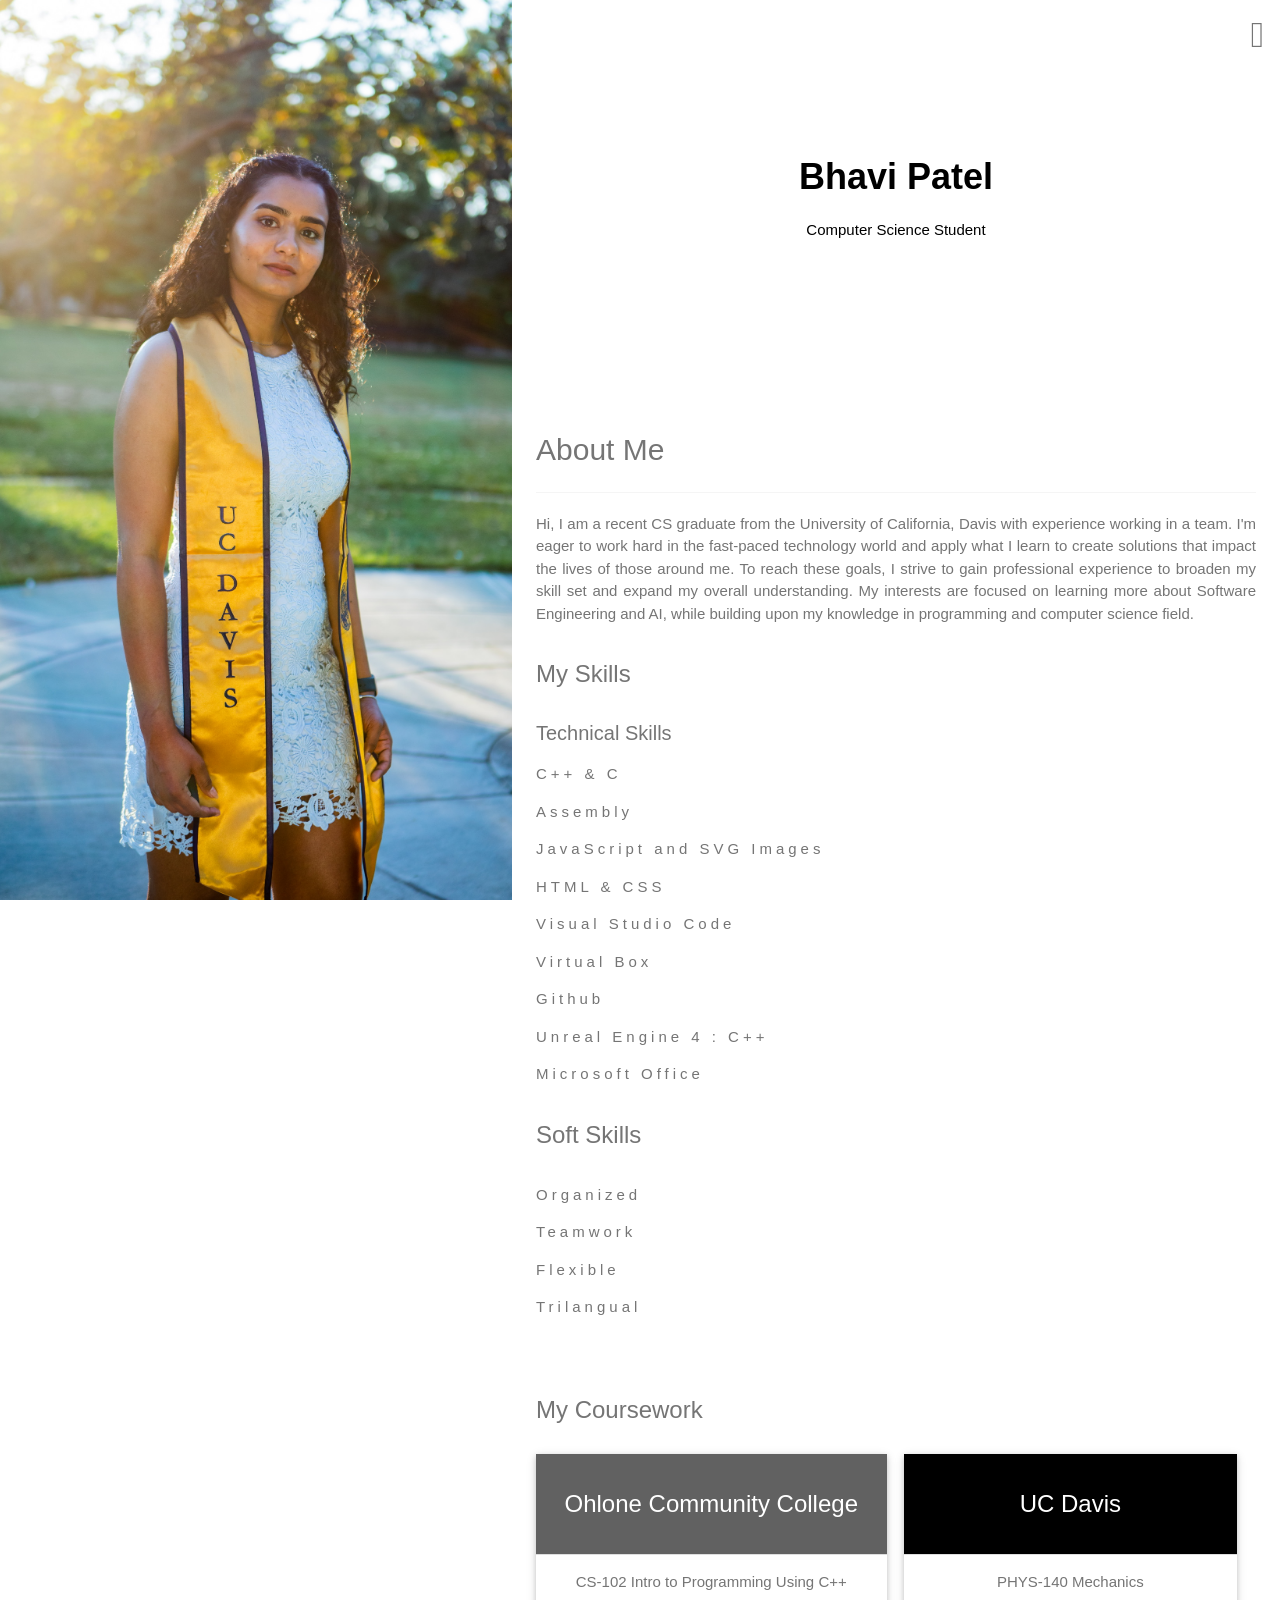
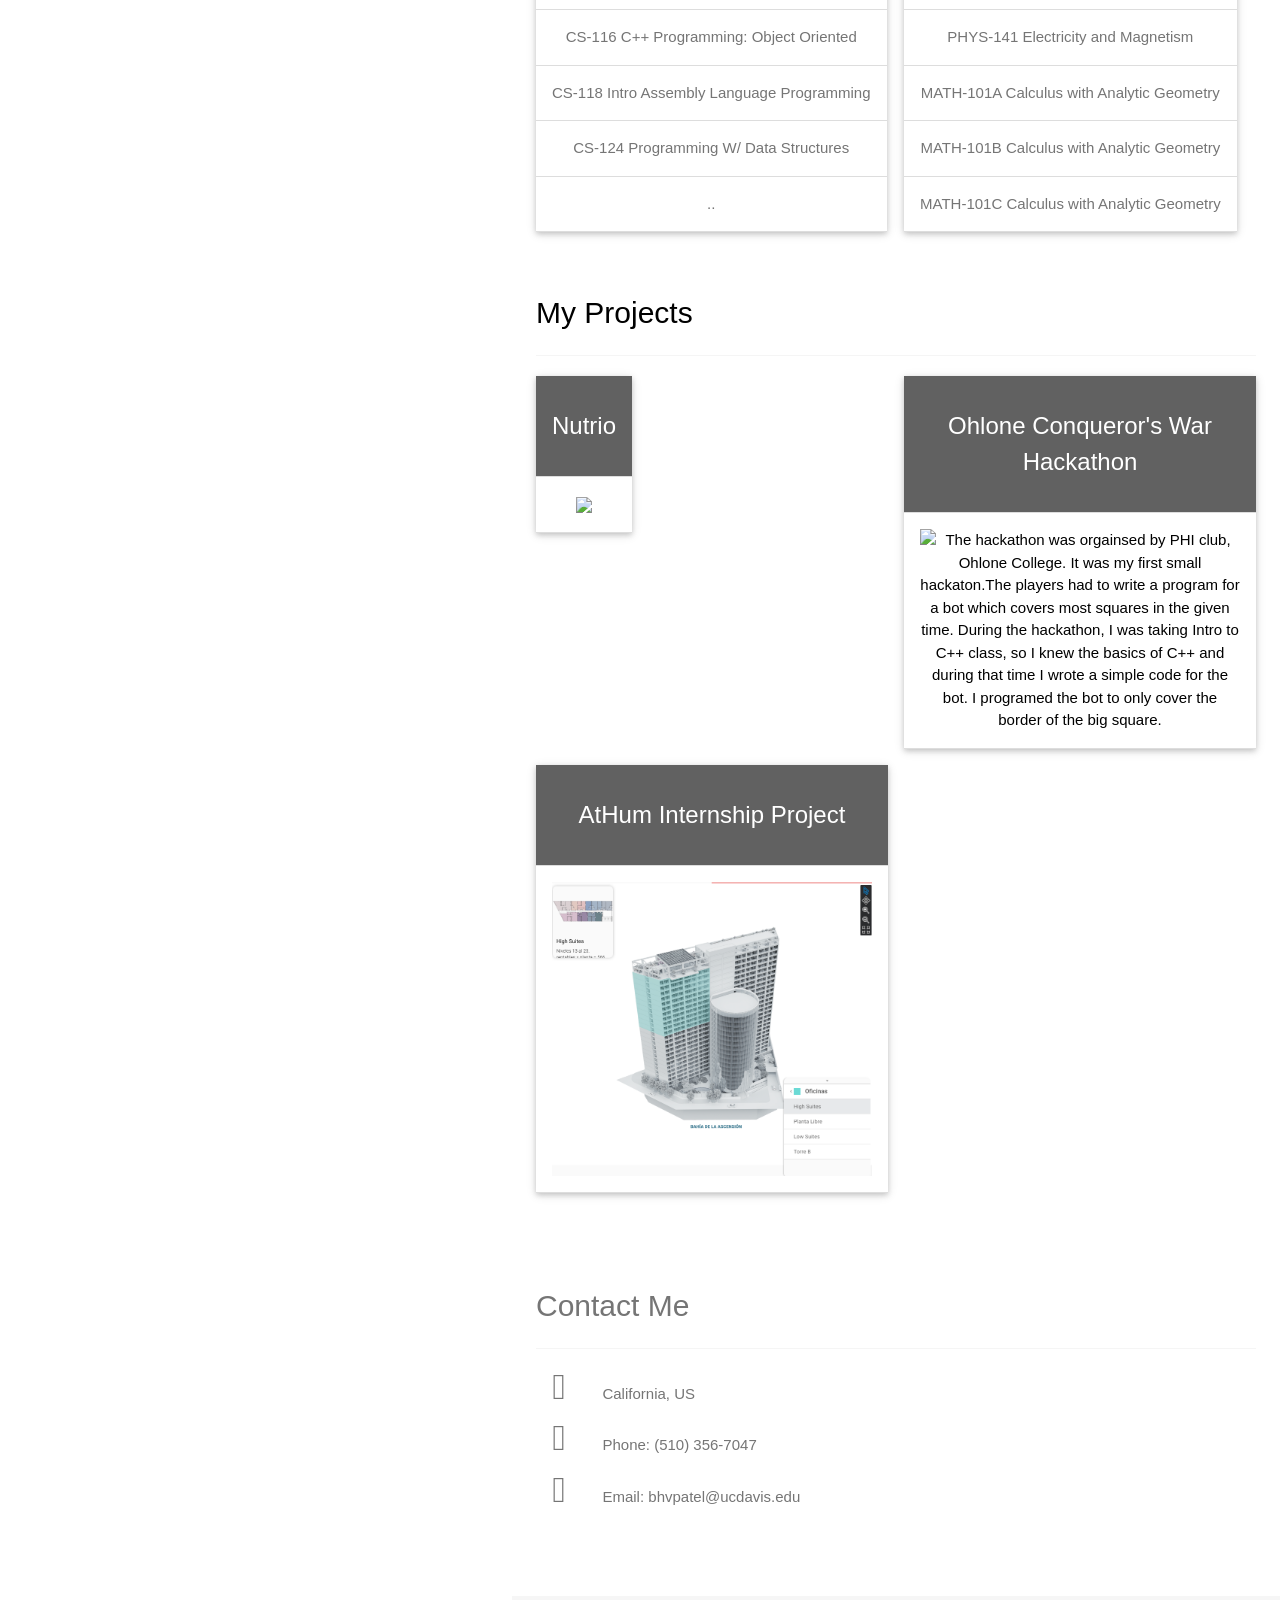
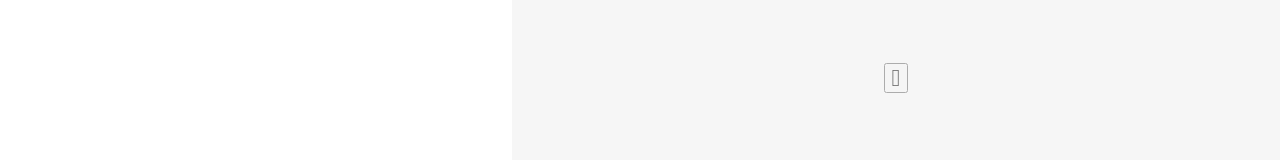
==== commit 9fd79205: "updated about me description" ====
--- a/index.html
+++ b/index.html
@@ -45,11 +45,14 @@
   <div class="aboutSection" id="about">
     <h2>About Me</h2>
     <hr>
-    <p>Hi, I am Bhavi Patel, a second-year computer science student at Ohlone Community College, Fremont, California. 
-      I am a continuous improver, troubleshooter, completer and organized person. 
-      I was born in India and moved to the United States of America in 2016, to get more opportunities and build my computer science career. 
-      I love to code and debug programs which made me chose computer science as my major. Additionally, along with coding I am interested in sports. 
-      I used to play handball in high school in India.
+    <p> Hi, I am a recent CS graduate from the University of California, 
+      Davis with experience working in a team. I'm eager to work hard in the 
+      fast-paced technology world and apply what I learn to create solutions that impact 
+      the lives of those around me. To reach these goals, I strive to gain professional 
+      experience to broaden my skill set and expand my overall understanding. 
+      My interests are focused on learning more about Software Engineering and AI, 
+      while building upon my knowledge in programming and computer science field.
+
     </p>
     <h3 class="padding-16">My Skills</h3>
     <h4>Technical Skills</h4>
